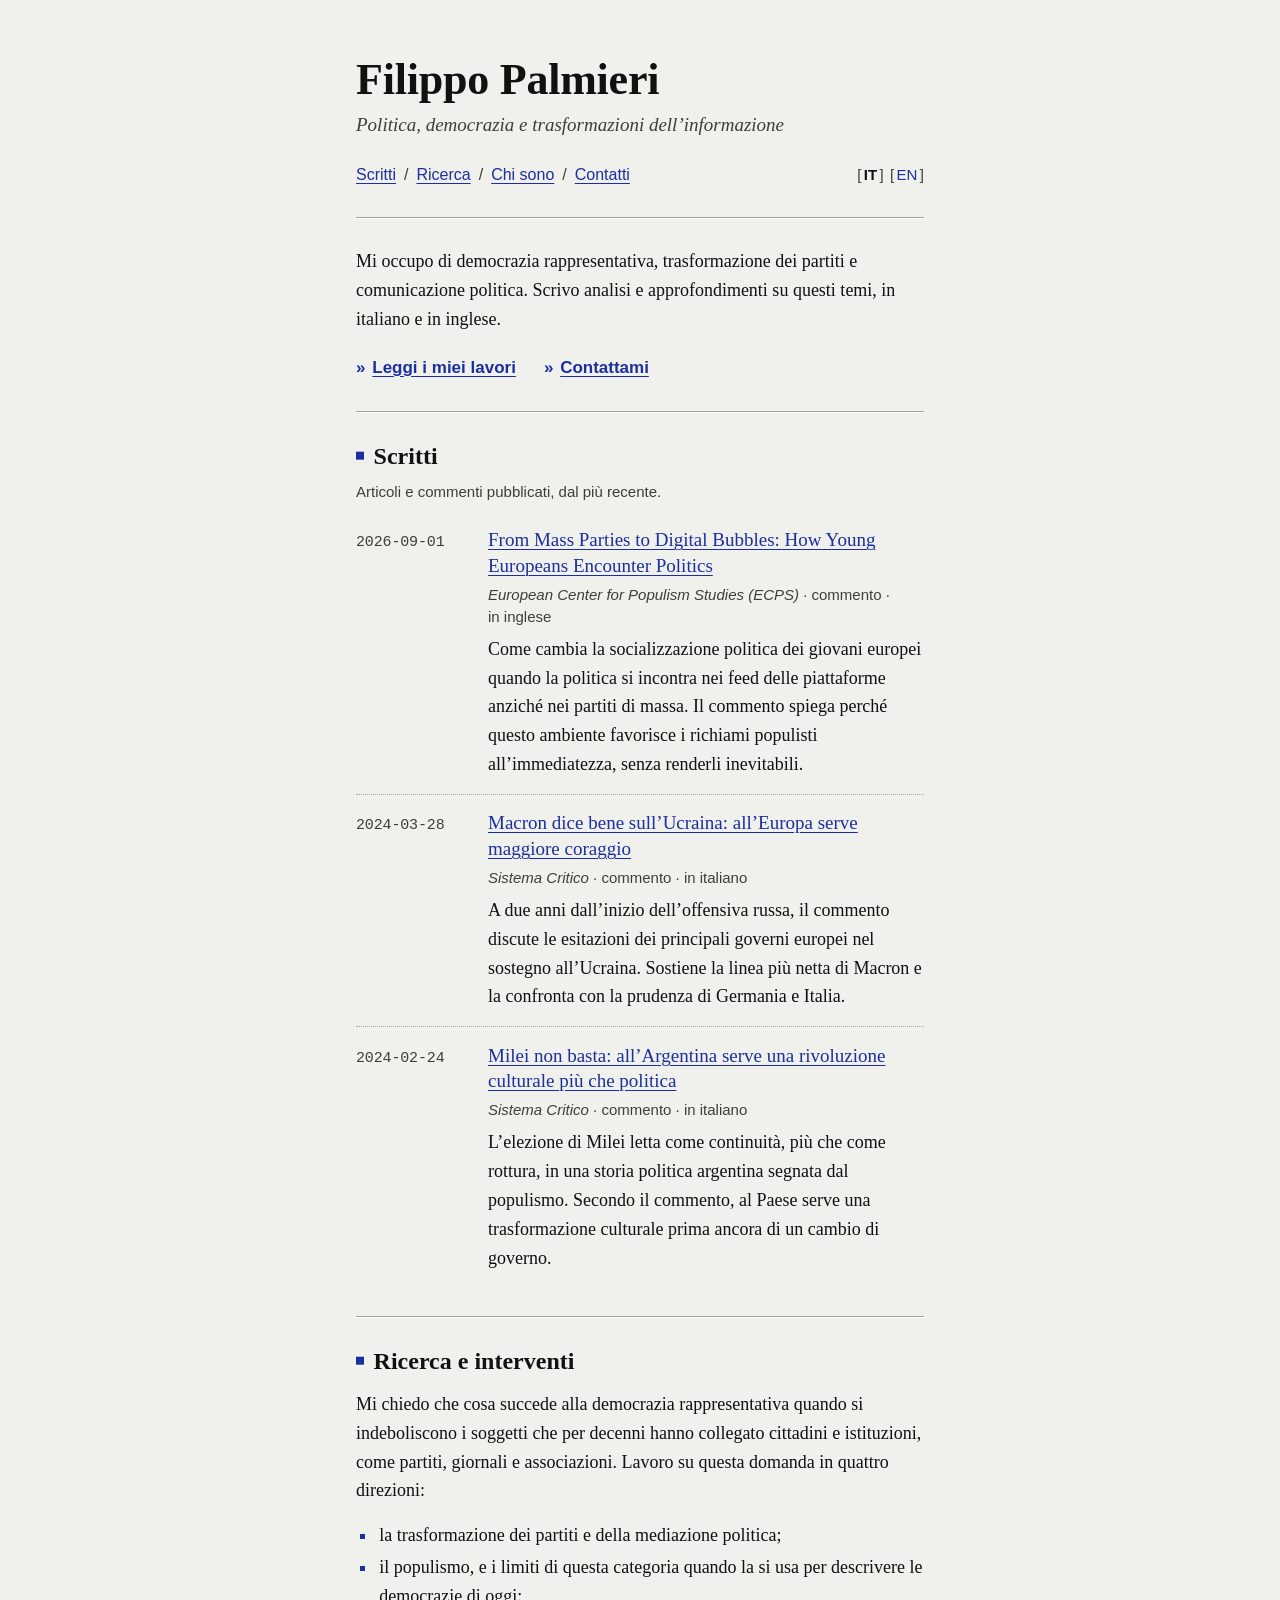
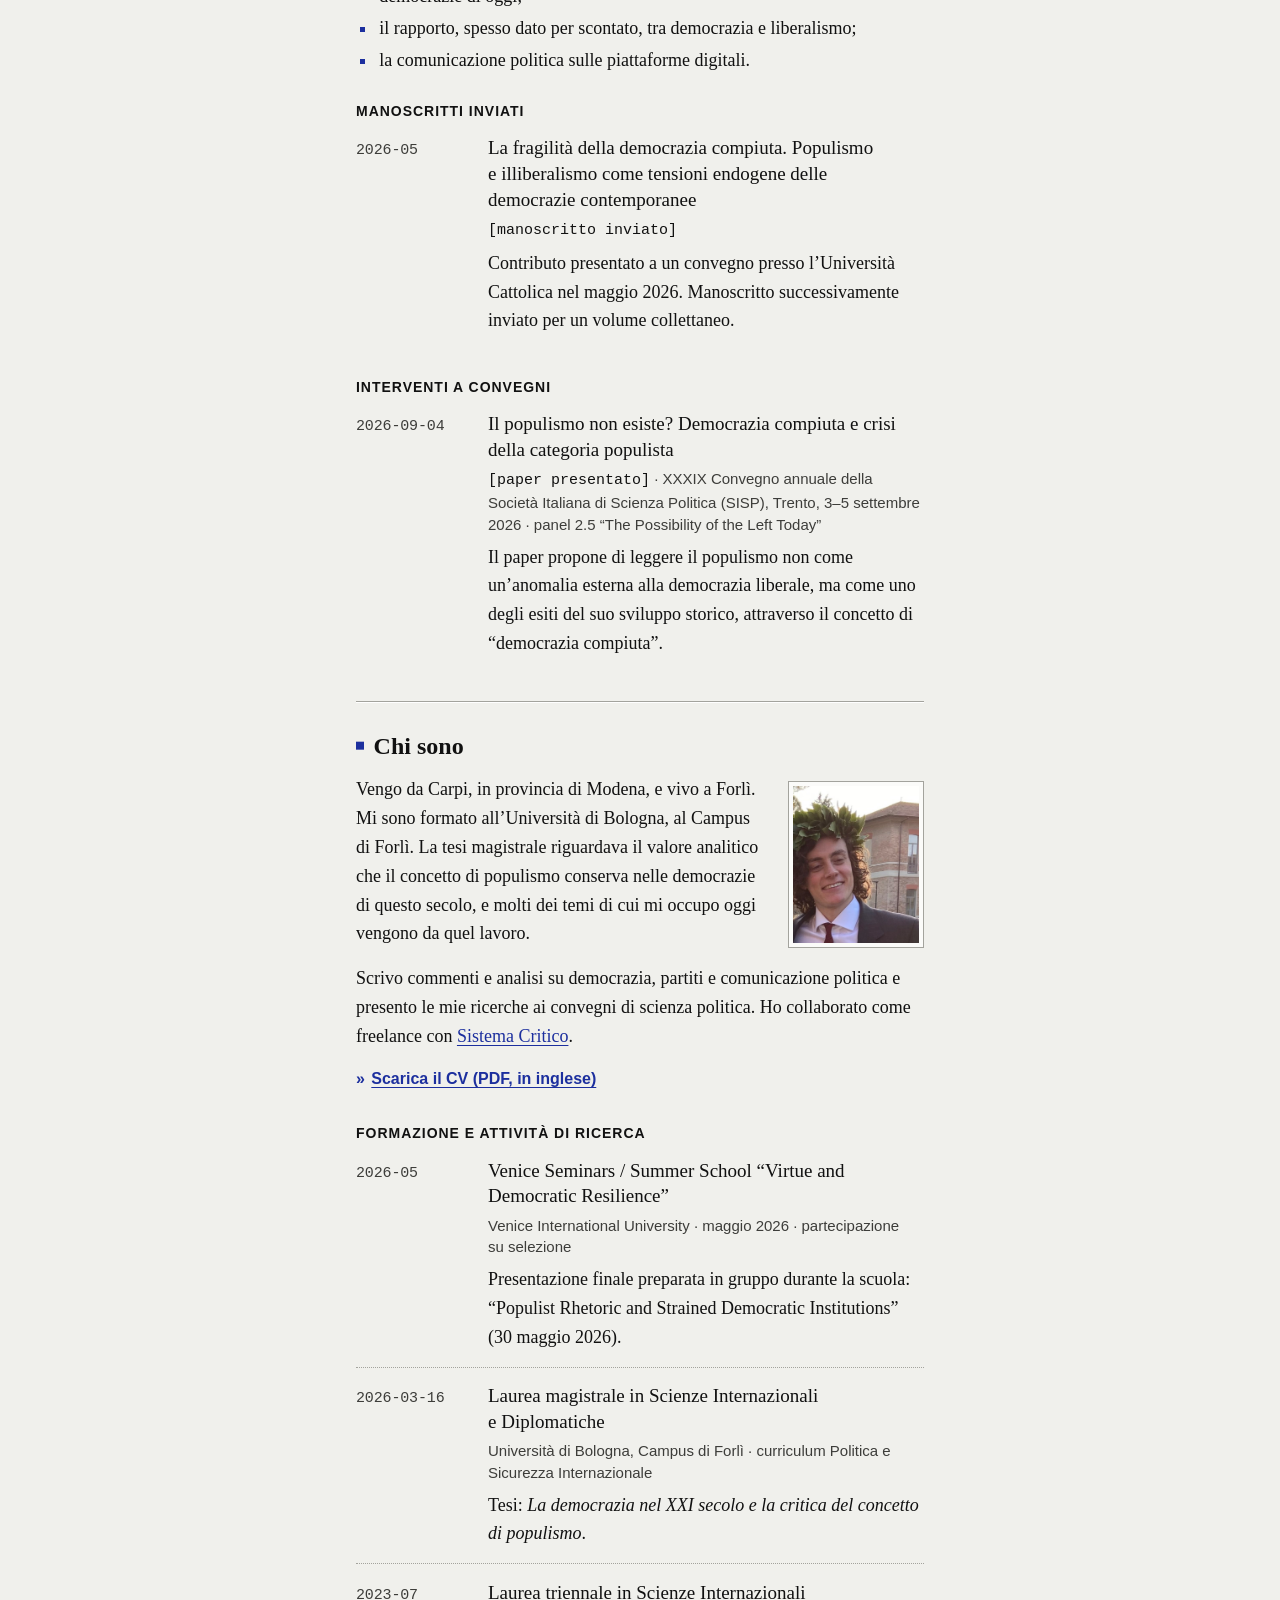
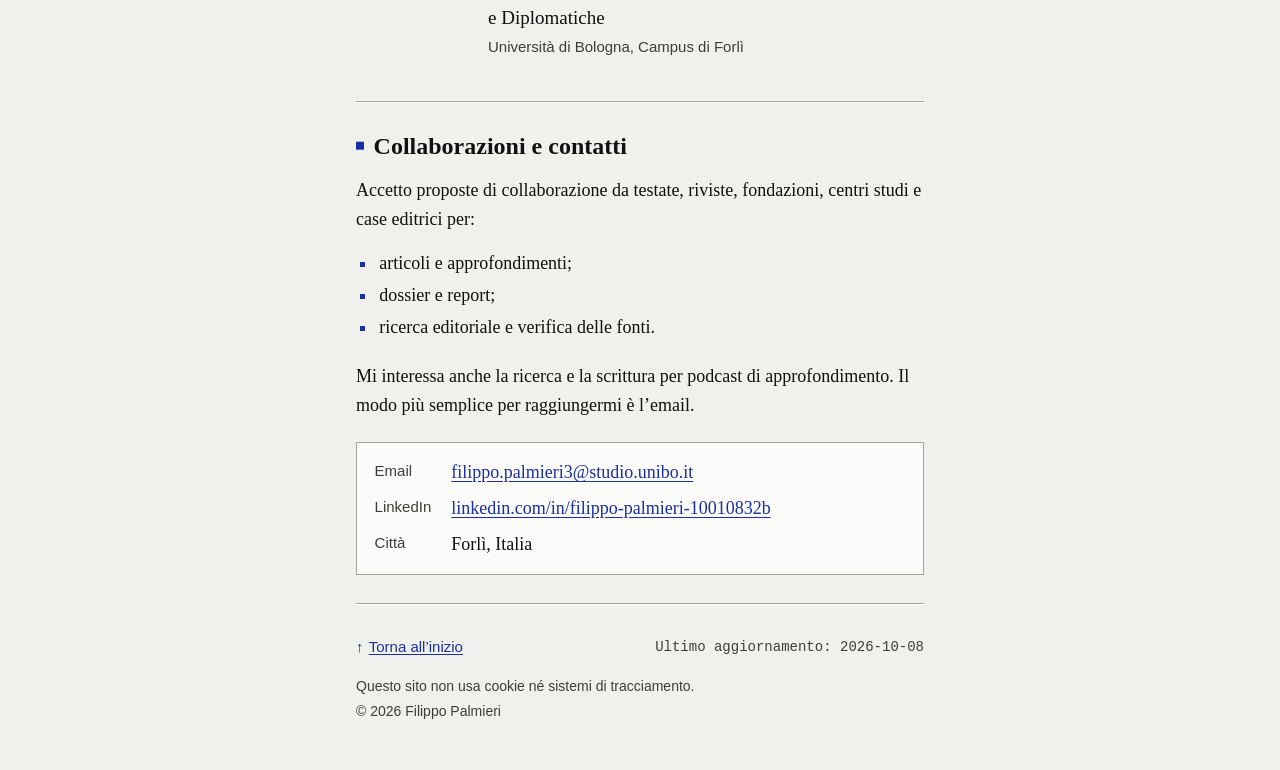
==== index.html @ ac6f339b "foto CV indirizzo" ====
<!doctype html>
<html lang="it" class="no-js">
<head>
<meta charset="utf-8">
<meta name="viewport" content="width=device-width, initial-scale=1">
<title>Filippo Palmieri</title>
<meta name="description" content="Filippo Palmieri si occupa di democrazia rappresentativa, trasformazione dei partiti e comunicazione politica. Scritti, ricerca e contatti per collaborazioni editoriali." data-en="Filippo Palmieri works on representative democracy, the transformation of political parties and political communication. Writing, research and contact details for editorial commissions.">
<meta name="author" content="Filippo Palmieri">
<meta name="color-scheme" content="light">
<meta property="og:type" content="website">
<meta property="og:title" content="Filippo Palmieri">
<meta property="og:description" content="Scritti e ricerca su democrazia rappresentativa, partiti e comunicazione politica.">
<meta property="og:locale" content="it_IT">
<meta property="og:locale:alternate" content="en_GB">
<meta property="og:url" content="https://filippopalmieri00.github.io/">
<meta property="og:image" content="https://filippopalmieri00.github.io/filippo-palmieri.jpg">
<meta property="og:image:width" content="600">
<meta property="og:image:height" content="750">
<meta property="og:image:alt" content="Filippo Palmieri">
<meta name="twitter:card" content="summary">
<link rel="alternate" hreflang="it" href="https://filippopalmieri00.github.io/">
<link rel="alternate" hreflang="en" href="https://filippopalmieri00.github.io/?lang=en">
<link rel="alternate" hreflang="x-default" href="https://filippopalmieri00.github.io/">
<link rel="icon" href="favicon.svg" type="image/svg+xml">
<link rel="stylesheet" href="style.css">
<script>
  /* Sceglie la lingua prima che la pagina compaia: l'indirizzo con ?lang=en apre la versione inglese. */
  (function () {
    var root = document.documentElement;
    root.className = "js";
    try {
      if (new URLSearchParams(window.location.search).get("lang") === "en") root.lang = "en-GB";
    } catch (e) {}
  })();
</script>
<script src="main.js" defer></script>
</head>
<body>

<!--
  COME SI AGGIORNA QUESTO FILE (istruzioni complete in LEGGIMI.txt)
  - Ogni testo compare due volte: data-l="it" per l'italiano, data-l="en" per l'inglese.
    Il sito mostra solo la lingua scelta.
  - Titoli, nomi, date e link si scrivono una volta sola.
  - Per aggiungere un lavoro copia un blocco intero, da <li class="entry"> a </li>.
  - Dopo ogni modifica aggiorna la data in fondo alla pagina ("Ultimo aggiornamento").
-->

<a class="skip" href="#main"><span data-l="it">Vai al contenuto</span><span data-l="en">Skip to content</span></a>

<div class="page" id="top">

  <header class="masthead">
    <h1>Filippo Palmieri</h1>
    <p class="subtitle"><span data-l="it">Politica, democrazia e trasformazioni dell’informazione</span><span data-l="en">Politics, democracy and the changing information environment</span></p>
    <div class="bar">
      <nav class="nav" aria-label="Sezioni" data-aria-it="Sezioni" data-aria-en="Sections">
        <ul>
          <li><a href="#writing"><span data-l="it">Scritti</span><span data-l="en">Writing</span></a></li>
          <li><a href="#research"><span data-l="it">Ricerca</span><span data-l="en">Research</span></a></li>
          <li><a href="#about"><span data-l="it">Chi sono</span><span data-l="en">About</span></a></li>
          <li><a href="#contact"><span data-l="it">Contatti</span><span data-l="en">Contact</span></a></li>
        </ul>
      </nav>
      <nav class="lang needs-js" aria-label="Lingua / Language">
        <ul>
          <li><a href="?lang=it" hreflang="it" lang="it" data-setlang="it" aria-label="Italiano">IT</a></li>
          <li><a href="?lang=en" hreflang="en" lang="en" data-setlang="en" aria-label="English">EN</a></li>
        </ul>
      </nav>
    </div>
  </header>

  <hr>

  <main id="main" tabindex="-1">

    <!-- ===================== APERTURA ===================== -->
    <div class="intro">
      <p data-l="it">Mi occupo di democrazia rappresentativa, trasformazione dei partiti e comunicazione politica. Scrivo analisi e approfondimenti su questi temi, in italiano e in inglese.</p>
      <p data-l="en">My work focuses on representative democracy, the transformation of political parties and political communication. I write analysis and in-depth pieces on these subjects, in Italian and English.</p>
      <p class="cta">
        <a href="#writing"><span data-l="it">Leggi i miei lavori</span><span data-l="en">Read my work</span></a>
        <a href="#contact"><span data-l="it">Contattami</span><span data-l="en">Get in touch</span></a>
      </p>
    </div>

    <hr>

    <!-- ===================== SCRITTI ===================== -->
    <section id="writing" aria-labelledby="h-writing">
      <h2 id="h-writing"><span data-l="it">Scritti</span><span data-l="en">Writing</span></h2>
      <p class="note"><span data-l="it">Articoli e commenti pubblicati, dal più recente.</span><span data-l="en">Published articles and commentary, most recent first.</span></p>

      <ul class="archive">

        <!-- Nuovi articoli: incolla qui sopra una copia di questo blocco -->
        <li class="entry">
          <time class="date" datetime="2026-09-01">2026-09-01</time>
          <div class="entry-body">
            <h3 class="entry-title"><a href="https://www.populismstudies.org/from-mass-parties-to-digital-bubbles-how-young-europeans-encounter-politics/" hreflang="en" lang="en">From Mass Parties to Digital Bubbles: How Young Europeans Encounter Politics</a></h3>
            <p class="entry-meta"><cite>European Center for Populism Studies (ECPS)</cite> · <span data-l="it">commento · in inglese</span><span data-l="en">commentary · in English</span></p>
            <p class="entry-desc" data-l="it">Come cambia la socializzazione politica dei giovani europei quando la politica si incontra nei feed delle piattaforme anziché nei partiti di massa. Il commento spiega perché questo ambiente favorisce i richiami populisti all’immediatezza, senza renderli inevitabili.</p>
            <p class="entry-desc" data-l="en">How young Europeans’ political socialisation changes when politics is first encountered in platform feeds rather than through mass parties. The piece explains why this environment helps populist appeals to immediacy travel, without making them inevitable.</p>
          </div>
        </li>

        <li class="entry">
          <time class="date" datetime="2024-03-28">2024-03-28</time>
          <div class="entry-body">
            <h3 class="entry-title"><a href="https://www.sistemacritico.it/macron-dice-bene-sullucraina-alleuropa-serve-maggiore-coraggio/" hreflang="it" lang="it">Macron dice bene sull’Ucraina: all’Europa serve maggiore coraggio</a></h3>
            <p class="entry-meta"><cite>Sistema Critico</cite> · <span data-l="it">commento · in italiano</span><span data-l="en">commentary · in Italian</span></p>
            <p class="entry-desc" data-l="it">A due anni dall’inizio dell’offensiva russa, il commento discute le esitazioni dei principali governi europei nel sostegno all’Ucraina. Sostiene la linea più netta di Macron e la confronta con la prudenza di Germania e Italia.</p>
            <p class="entry-desc" data-l="en">Two years into Russia’s offensive, the piece looks at the hesitation of Europe’s main governments over support for Ukraine. It backs Macron’s firmer line and contrasts it with German and Italian caution.</p>
          </div>
        </li>

        <li class="entry">
          <time class="date" datetime="2024-02-24">2024-02-24</time>
          <div class="entry-body">
            <h3 class="entry-title"><a href="https://www.sistemacritico.it/milei-non-basta-allargentina-serve-una-rivoluzione-culturale/" hreflang="it" lang="it">Milei non basta: all’Argentina serve una rivoluzione culturale più che politica</a></h3>
            <p class="entry-meta"><cite>Sistema Critico</cite> · <span data-l="it">commento · in italiano</span><span data-l="en">commentary · in Italian</span></p>
            <p class="entry-desc" data-l="it">L’elezione di Milei letta come continuità, più che come rottura, in una storia politica argentina segnata dal populismo. Secondo il commento, al Paese serve una trasformazione culturale prima ancora di un cambio di governo.</p>
            <p class="entry-desc" data-l="en">Milei’s election read as continuity rather than a break in an Argentine political history shaped by populism. The piece argues that the country needs cultural change more than a change of government.</p>
          </div>
        </li>

      </ul>
    </section>

    <hr>

    <!-- ===================== RICERCA E INTERVENTI ===================== -->
    <section id="research" aria-labelledby="h-research">
      <h2 id="h-research"><span data-l="it">Ricerca e interventi</span><span data-l="en">Research and talks</span></h2>

      <p data-l="it">Mi chiedo che cosa succede alla democrazia rappresentativa quando si indeboliscono i soggetti che per decenni hanno collegato cittadini e istituzioni, come partiti, giornali e associazioni. Lavoro su questa domanda in quattro direzioni:</p>
      <p data-l="en">I am interested in what happens to representative democracy when the organisations that long connected citizens and institutions, such as parties, newspapers and associations, lose their hold. I approach that question through four themes:</p>

      <ul class="themes" data-l="it">
        <li>la trasformazione dei partiti e della mediazione politica;</li>
        <li>il populismo, e i limiti di questa categoria quando la si usa per descrivere le democrazie di oggi;</li>
        <li>il rapporto, spesso dato per scontato, tra democrazia e liberalismo;</li>
        <li>la comunicazione politica sulle piattaforme digitali.</li>
      </ul>
      <ul class="themes" data-l="en">
        <li>how parties and political mediation are changing;</li>
        <li>populism, and the limits of the term when it is used to describe today’s democracies;</li>
        <li>the often taken-for-granted relationship between democracy and liberalism;</li>
        <li>political communication on digital platforms.</li>
      </ul>

      <!--
        Gruppi possibili, in quest'ordine:
          Pubblicazioni / Publications
          In corso di pubblicazione / Forthcoming   (solo con conferma scritta dell'editore)
          Manoscritti inviati / Submitted manuscripts
          Interventi a convegni / Conference papers
        Inserisci un gruppo solo quando contiene almeno una voce.
      -->

      <div class="group">
        <h3 class="group-title" id="g-submitted"><span data-l="it">Manoscritti inviati</span><span data-l="en">Submitted manuscripts</span></h3>
        <ul class="archive" aria-labelledby="g-submitted">

          <li class="entry">
            <time class="date" datetime="2026-05">2026-05</time>
            <div class="entry-body">
              <h4 class="entry-title" lang="it">La fragilità della democrazia compiuta. Populismo e illiberalismo come tensioni endogene delle democrazie contemporanee</h4>
              <p class="entry-meta"><span class="status" data-l="it">[manoscritto inviato]</span><span class="status" data-l="en">[manuscript submitted]</span></p>
              <p class="entry-desc" data-l="it">Contributo presentato a un convegno presso l’Università Cattolica nel maggio 2026. Manoscritto successivamente inviato per un volume collettaneo.</p>
              <p class="entry-desc" data-l="en">Paper presented at a conference at the Università Cattolica in May 2026. The manuscript was subsequently submitted for an edited volume.</p>
            </div>
          </li>

        </ul>
      </div>

      <div class="group">
        <h3 class="group-title" id="g-conference"><span data-l="it">Interventi a convegni</span><span data-l="en">Conference papers</span></h3>
        <ul class="archive" aria-labelledby="g-conference">

          <li class="entry">
            <time class="date" datetime="2026-09-04">2026-09-04</time>
            <div class="entry-body">
              <h4 class="entry-title" lang="it">Il populismo non esiste? Democrazia compiuta e crisi della categoria populista</h4>
              <p class="entry-meta"><span class="status" data-l="it">[paper presentato]</span><span class="status" data-l="en">[conference paper]</span> · <span data-l="it">XXXIX Convegno annuale della Società Italiana di Scienza Politica (SISP), Trento, 3–5 settembre 2026 · panel 2.5 “<span lang="en">The Possibility of the Left Today</span>”</span><span data-l="en">39th Annual Conference of the Italian Political Science Association (SISP), Trento, 3–5 September 2026 · panel 2.5, ‘The Possibility of the Left Today’</span></p>
              <p class="entry-desc" data-l="it">Il paper propone di leggere il populismo non come un’anomalia esterna alla democrazia liberale, ma come uno degli esiti del suo sviluppo storico, attraverso il concetto di “democrazia compiuta”.</p>
              <p class="entry-desc" data-l="en">The paper reads populism not as an anomaly external to liberal democracy but as one outcome of its historical development, through the concept of <i lang="it">democrazia compiuta</i> (‘democracy realised’).</p>
            </div>
          </li>

        </ul>
      </div>
    </section>

    <hr>

    <!-- ===================== CHI SONO ===================== -->
    <section id="about" aria-labelledby="h-about">
      <h2 id="h-about"><span data-l="it">Chi sono</span><span data-l="en">About</span></h2>

      <div class="about-body">
        <!-- FOTO: per cambiarla vedi LEGGIMI.txt, punto 4 -->
        <figure class="portrait"><img src="filippo-palmieri.jpg" width="600" height="750" alt="Filippo Palmieri il giorno della laurea, con la corona d’alloro" data-alt-it="Filippo Palmieri il giorno della laurea, con la corona d’alloro" data-alt-en="Filippo Palmieri on graduation day, wearing a laurel wreath"></figure>

        <div data-l="it">
          <p>Vengo da Carpi, in provincia di Modena, e vivo a Forlì. Mi sono formato all’Università di Bologna, al Campus di Forlì. La tesi magistrale riguardava il valore analitico che il concetto di populismo conserva nelle democrazie di questo secolo, e molti dei temi di cui mi occupo oggi vengono da quel lavoro.</p>
          <p>Scrivo commenti e analisi su democrazia, partiti e comunicazione politica e presento le mie ricerche ai convegni di scienza politica. Ho collaborato come freelance con <a href="https://www.sistemacritico.it/author/f-palmieri/" hreflang="it">Sistema Critico</a>.</p>
        </div>
        <div data-l="en">
          <p>I come from Carpi, in the province of Modena, and live in Forlì. I studied International Relations and Diplomatic Affairs at the University of Bologna’s Forlì campus. My master’s thesis looked at how much analytical value the concept of populism still has for today’s democracies, and many of the questions I work on now grew out of it.</p>
          <p>I write commentary and analysis on democracy, parties and political communication, and present my research at political science conferences. I have also written for <a href="https://www.sistemacritico.it/author/f-palmieri/" hreflang="it">Sistema Critico</a> as a freelance contributor.</p>
        </div>

        <!-- CV: per cambiarlo vedi LEGGIMI.txt, punto 5 -->
        <p class="cv"><a href="Filippo_Palmieri_CV.pdf" type="application/pdf"><span data-l="it">Scarica il CV (PDF, in inglese)</span><span data-l="en">Download my CV (PDF)</span></a></p>
      </div>

      <div class="group">
        <h3 class="group-title" id="g-education"><span data-l="it">Formazione e attività di ricerca</span><span data-l="en">Education and research activities</span></h3>
        <ul class="archive" aria-labelledby="g-education">

          <li class="entry">
            <time class="date" datetime="2026-05">2026-05</time>
            <div class="entry-body">
              <h4 class="entry-title" lang="en">Venice Seminars / Summer School “Virtue and Democratic Resilience”</h4>
              <p class="entry-meta">Venice International University · <span data-l="it">maggio 2026 · partecipazione su selezione</span><span data-l="en">May 2026 · selected participant</span></p>
              <p class="entry-desc" data-l="it">Presentazione finale preparata in gruppo durante la scuola: “<span lang="en">Populist Rhetoric and Strained Democratic Institutions</span>” (30 maggio 2026).</p>
              <p class="entry-desc" data-l="en">Final group presentation, prepared with other participants during the school: ‘Populist Rhetoric and Strained Democratic Institutions’ (30 May 2026).</p>
            </div>
          </li>

          <li class="entry">
            <time class="date" datetime="2026-03-16">2026-03-16</time>
            <div class="entry-body">
              <h4 class="entry-title"><span data-l="it">Laurea magistrale in Scienze Internazionali e Diplomatiche</span><span data-l="en">Master’s degree in International Relations and Diplomatic Affairs</span></h4>
              <p class="entry-meta"><span data-l="it">Università di Bologna, Campus di Forlì · curriculum Politica e Sicurezza Internazionale</span><span data-l="en">University of Bologna, Forlì campus · International Politics and Security track</span></p>
              <p class="entry-desc" data-l="it">Tesi: <i>La democrazia nel XXI secolo e la critica del concetto di populismo</i>.</p>
              <p class="entry-desc" data-l="en">Thesis: <i lang="it">La democrazia nel XXI secolo e la critica del concetto di populismo</i> (Democracy in the twenty-first century and the critique of the concept of populism).</p>
            </div>
          </li>

          <li class="entry">
            <time class="date" datetime="2023-07">2023-07</time>
            <div class="entry-body">
              <h4 class="entry-title"><span data-l="it">Laurea triennale in Scienze Internazionali e Diplomatiche</span><span data-l="en">Bachelor’s degree in International Relations and Diplomatic Affairs</span></h4>
              <p class="entry-meta"><span data-l="it">Università di Bologna, Campus di Forlì</span><span data-l="en">University of Bologna, Forlì campus</span></p>
            </div>
          </li>

        </ul>
      </div>
    </section>

    <hr>

    <!-- ===================== COLLABORAZIONI E CONTATTI ===================== -->
    <section id="contact" aria-labelledby="h-contact">
      <h2 id="h-contact"><span data-l="it">Collaborazioni e contatti</span><span data-l="en">Commissions and contact</span></h2>

      <p data-l="it">Accetto proposte di collaborazione da testate, riviste, fondazioni, centri studi e case editrici per:</p>
      <p data-l="en">I am open to commissions from newspapers, magazines, foundations, think tanks and publishers for:</p>

      <ul class="services" data-l="it">
        <li>articoli e approfondimenti;</li>
        <li>dossier e report;</li>
        <li>ricerca editoriale e verifica delle fonti.</li>
      </ul>
      <ul class="services" data-l="en">
        <li>articles and in-depth analysis;</li>
        <li>dossiers and reports;</li>
        <li>editorial research and fact-checking.</li>
      </ul>

      <p data-l="it">Mi interessa anche la ricerca e la scrittura per podcast di approfondimento. Il modo più semplice per raggiungermi è l’email.</p>
      <p data-l="en">I am also interested in research and writing for factual podcasts. Email is the quickest way to reach me.</p>

      <dl class="contact-list">
        <dt>Email</dt>
        <dd><a href="mailto:filippo.palmieri3@studio.unibo.it">filippo.palmieri3@studio.unibo.it</a></dd>
        <dt>LinkedIn</dt>
        <dd><a href="https://www.linkedin.com/in/filippo-palmieri-10010832b/">linkedin.com/in/filippo-palmieri-10010832b</a></dd>
        <!-- ORCID: qui andrà il codice ORCID (vedi LEGGIMI.txt, punto 6) -->
        <dt><span data-l="it">Città</span><span data-l="en">Based in</span></dt>
        <dd><span data-l="it">Forlì, Italia</span><span data-l="en">Forlì, Italy</span></dd>
      </dl>
    </section>

  </main>

  <hr>

  <footer class="site-footer">
    <p class="to-top"><a href="#top"><span data-l="it">Torna all’inizio</span><span data-l="en">Back to top</span></a></p>
    <p class="updated"><span data-l="it">Ultimo aggiornamento:</span><span data-l="en">Last updated:</span> <time datetime="2026-10-08">2026-10-08</time></p>
    <p class="privacy"><span data-l="it">Questo sito non usa cookie né sistemi di tracciamento.</span><span data-l="en">This site uses no cookies and no tracking.</span></p>
    <p class="copyright">© 2026 Filippo Palmieri</p>
  </footer>

  <p class="sr-only needs-js" id="announce" aria-live="polite"></p>

</div>
</body>
</html>
---- style.css ----
/*
  Filippo Palmieri — foglio di stile
  Impaginazione: una colonna stretta e centrata, come una homepage personale degli anni Novanta, ripulita.
  Ruoli tipografici: Georgia per nome, titoli e testo; Arial per navigazione e note funzionali;
  Courier New per date e stati.
*/

:root {
  --bg: #f0f0ec;          /* grigio chiarissimo, appena caldo */
  --ink: #111111;         /* testo */
  --ink-soft: #3d3d3a;    /* testo secondario */
  --link: #1c2f9e;        /* blu dei link */
  --link-visited: #5b2a86;/* viola dei link visitati */
  --rule-dark: #a3a39d;   /* filetto: linea scura */
  --rule-light: #ffffff;  /* filetto: linea chiara */
  --frame: #fbfbf9;       /* fondo della cornice foto e del riquadro contatti */
  --focus-bg: #fff1a1;    /* evidenziazione del focus da tastiera */

  --serif: Georgia, "Times New Roman", Times, serif;
  --sans: Arial, "Helvetica Neue", Helvetica, sans-serif;
  --mono: "Courier New", Courier, monospace;

  --measure: 38rem;
  --gutter: 1.25rem;

  color-scheme: light;
}

/* ---------- base ---------- */

*, *::before, *::after { box-sizing: border-box; }

html {
  -webkit-text-size-adjust: 100%;
  text-size-adjust: 100%;
}

@media (prefers-reduced-motion: no-preference) {
  html { scroll-behavior: smooth; }
}

body {
  margin: 0;
  background: var(--bg);
  color: var(--ink);
  font-family: var(--serif);
  font-size: 1.0625rem;
  line-height: 1.6;
}

@media (min-width: 40em) {
  body { font-size: 1.125rem; }
}

[hidden] { display: none !important; }
.no-js .needs-js { display: none !important; }

/* Lingue: ogni testo esiste in due versioni (data-l="it" e data-l="en"); si vede solo quella attiva.
   Senza JavaScript la pagina resta in italiano. */
html:not([lang="en-GB"]) [data-l="en"],
html[lang="en-GB"] [data-l="it"] { display: none !important; }

::selection { background: var(--link); color: #ffffff; }

p { margin: 0 0 1rem; }

.page {
  max-width: var(--measure);
  margin: 0 auto;
  padding-inline: var(--gutter);
  padding-block: 2rem 2.5rem;
}

@media (min-width: 40em) {
  .page { padding-block: 3.5rem 3rem; }
}

section, main { scroll-margin-top: 1rem; }
main:focus { outline: none; }

/* ---------- link ---------- */

a {
  color: var(--link);
  text-decoration: underline;
  text-decoration-thickness: 1px;
  text-underline-offset: 0.16em;
}

a:visited { color: var(--link-visited); }
a:hover { text-decoration-thickness: 2px; }

a:focus-visible,
[tabindex]:focus-visible {
  outline: 2px dotted var(--ink);
  outline-offset: 2px;
  background: var(--focus-bg);
  color: var(--ink);
}

/* ---------- filetto inciso (l'<hr> dei vecchi browser, ridisegnato) ---------- */

hr {
  height: 0;
  margin: 1.75rem 0;
  border: 0;
  border-top: 1px solid var(--rule-dark);
  border-bottom: 1px solid var(--rule-light);
}

/* ---------- accesso rapido ---------- */

.skip {
  position: absolute;
  left: 0.5rem;
  top: -10rem;
  z-index: 10;
  padding: 0.4rem 0.6rem;
  background: var(--focus-bg);
  color: var(--ink);
  font-family: var(--sans);
  font-size: 1rem;
}

.skip:focus { top: 0.5rem; }

.sr-only {
  position: absolute;
  width: 1px;
  height: 1px;
  margin: -1px;
  padding: 0;
  overflow: hidden;
  clip: rect(0 0 0 0);
  white-space: nowrap;
  border: 0;
}

/* ---------- intestazione ---------- */

.masthead h1 {
  margin: 0;
  font-family: var(--serif);
  font-size: clamp(2.125rem, 1.55rem + 2.4vw, 2.75rem);
  font-weight: bold;
  line-height: 1.1;
  letter-spacing: -0.005em;
}

.subtitle {
  margin: 0.45rem 0 0;
  font-style: italic;
  font-size: 1.125rem;
  line-height: 1.4;
  color: var(--ink-soft);
  text-wrap: balance;
}

@media (min-width: 40em) {
  .subtitle { font-size: 1.1875rem; }
}

.bar {
  display: flex;
  flex-wrap: wrap;
  align-items: baseline;
  justify-content: space-between;
  gap: 0.5rem 1.5rem;
  margin-top: 1.4rem;
  font-family: var(--sans);
  font-size: 1rem;
  line-height: 1.4;
}

.bar ul {
  display: flex;
  flex-wrap: wrap;
  margin: 0;
  padding: 0;
  list-style: none;
}

.bar a {
  display: inline-block;
  padding-block: 0.2rem;
}

.nav li + li::before {
  content: "/";
  content: "/" / "";
  margin: 0 0.5rem;
  color: var(--ink-soft);
}

.lang { font-size: 0.9375rem; }
.lang ul { gap: 0.4rem; }

.lang li::before { content: "["; content: "[" / ""; color: var(--ink-soft); }
.lang li::after  { content: "]"; content: "]" / ""; color: var(--ink-soft); }

.lang a {
  padding-inline: 0.15rem;
  text-decoration: none;
  color: var(--link);
}

.lang a:hover { text-decoration: underline; }

.lang a[aria-current] {
  color: var(--ink);
  font-weight: bold;
  cursor: default;
}

.lang a[aria-current]:hover { text-decoration: none; }

/* ---------- apertura ---------- */

.intro > p:not(.cta) { margin-bottom: 1.1rem; }

.cta {
  display: flex;
  flex-wrap: wrap;
  gap: 0.4rem 1.75rem;
  margin: 0;
  font-family: var(--sans);
  font-size: 1.0625rem;
  font-weight: bold;
}

.cta a { padding-block: 0.15rem; }

.cta a::before,
.cv a::before {
  content: "»";
  content: "»" / "";
  display: inline-block;
  margin-right: 0.4em;
  text-decoration: none;
}

/* ---------- sezioni ---------- */

h2 {
  display: flex;
  align-items: baseline;
  gap: 0.6rem;
  margin: 0 0 0.9rem;
  font-family: var(--serif);
  font-size: 1.5rem;
  line-height: 1.25;
  text-wrap: balance;
}

/* il piccolo quadrato pieno, come i "bullet" in GIF delle prime homepage */
h2::before {
  content: "";
  flex: none;
  width: 8px;
  height: 8px;
  background: var(--link);
  transform: translateY(-0.18em);
}

.note {
  margin: -0.35rem 0 1.25rem;
  font-family: var(--sans);
  font-size: 0.9375rem;
  color: var(--ink-soft);
}

/* ---------- archivio (scritti e ricerca) ---------- */

.archive {
  margin: 0;
  padding: 0;
  list-style: none;
}

.entry {
  display: grid;
  grid-template-columns: minmax(0, 1fr);
  gap: 0.1rem;
  padding-block: 0.95rem;
  border-top: 1px dotted var(--rule-dark);
}

.entry:first-child {
  padding-top: 0.2rem;
  border-top: 0;
}

@media (min-width: 36em) {
  .entry {
    grid-template-columns: 7rem minmax(0, 1fr);
    column-gap: 1.25rem;
    align-items: baseline;
  }
}

.date {
  font-family: var(--mono);
  font-size: 0.9375rem;
  color: var(--ink-soft);
  font-variant-numeric: tabular-nums;
  letter-spacing: -0.01em;
}

.entry-body { min-width: 0; }

.entry-title {
  margin: 0;
  font-family: var(--serif);
  font-size: 1.1875rem;
  font-weight: normal;
  line-height: 1.35;
  text-wrap: pretty;
}

.entry-meta {
  margin: 0.35rem 0 0;
  font-family: var(--sans);
  font-size: 0.9375rem;
  line-height: 1.45;
  color: var(--ink-soft);
}

.entry-meta {
  text-wrap: pretty;
}

.entry-meta cite { font-style: italic; }

.status {
  font-family: var(--mono);
  font-size: 0.9375rem;
  color: var(--ink);
}

.entry-desc { margin: 0.45rem 0 0; }

/* ---------- ricerca ---------- */

.themes,
.services {
  margin: 0 0 1.25rem;
  padding-left: 1.3rem;
  list-style: square;
}

.themes li,
.services li { margin-bottom: 0.2rem; padding-left: 0.15rem; }

.themes li::marker,
.services li::marker { color: var(--link); }

.group { margin-top: 1.6rem; }
.about-body + .group { margin-top: 1.9rem; }

.group-title {
  margin: 0 0 0.6rem;
  font-family: var(--sans);
  font-size: 0.875rem;
  font-weight: bold;
  letter-spacing: 0.07em;
  text-transform: uppercase;
}

/* ---------- chi sono ---------- */

.about-body { display: flow-root; }

.portrait {
  float: right;
  width: 8.5rem;
  margin: 0.35rem 0 0.75rem 1.25rem;
  padding: 4px;
  background: var(--frame);
  border: 1px solid var(--rule-dark);
}

.portrait img {
  display: block;
  width: 100%;
  height: auto;
  aspect-ratio: 4 / 5;
  object-fit: cover;
}

@media (max-width: 30em) {
  .portrait { width: 6.5rem; margin-left: 1rem; }
}

.cv {
  margin: 0.2rem 0 0;
  font-family: var(--sans);
  font-size: 1rem;
  font-weight: bold;
}

/* ---------- contatti ---------- */

.contact-list {
  display: grid;
  grid-template-columns: max-content minmax(0, 1fr);
  gap: 0.45rem 1.25rem;
  margin: 1.4rem 0 0;
  padding: 0.95rem 1.1rem;
  background: var(--frame);
  border: 1px solid var(--rule-dark);
}

.contact-list dt {
  font-family: var(--sans);
  font-size: 0.9375rem;
  line-height: 1.7;
  color: var(--ink-soft);
}

.contact-list dd {
  margin: 0;
  min-width: 0;
  overflow-wrap: anywhere;
}

@media (max-width: 24em) {
  .contact-list { grid-template-columns: minmax(0, 1fr); gap: 0; }
  .contact-list dd { margin-bottom: 0.5rem; }
}

/* ---------- piè di pagina ---------- */

.site-footer {
  display: flex;
  flex-wrap: wrap;
  justify-content: space-between;
  gap: 0.25rem 1.5rem;
  font-family: var(--sans);
  font-size: 0.875rem;
  line-height: 1.5;
  color: var(--ink-soft);
}

.site-footer p { margin: 0; }
.site-footer .to-top a { display: inline-block; padding-block: 0.2rem; font-size: 0.9375rem; }
.site-footer .to-top a::before { content: "↑"; content: "↑" / ""; display: inline-block; margin-right: 0.35em; }
.site-footer .updated { font-family: var(--mono); align-self: center; }
.site-footer .privacy,
.site-footer .copyright { flex-basis: 100%; }
.site-footer .privacy { margin-top: 0.6rem; }

/* ---------- stampa ---------- */

@media print {
  body { background: #ffffff; font-size: 11pt; }
  .bar, .skip, .cta, .site-footer .to-top { display: none !important; }
  .page { max-width: none; padding: 0; }
  a { color: #000000; }
  .entry-title a::after { content: " — " attr(href); font-family: var(--mono); font-size: 9pt; overflow-wrap: anywhere; }
}
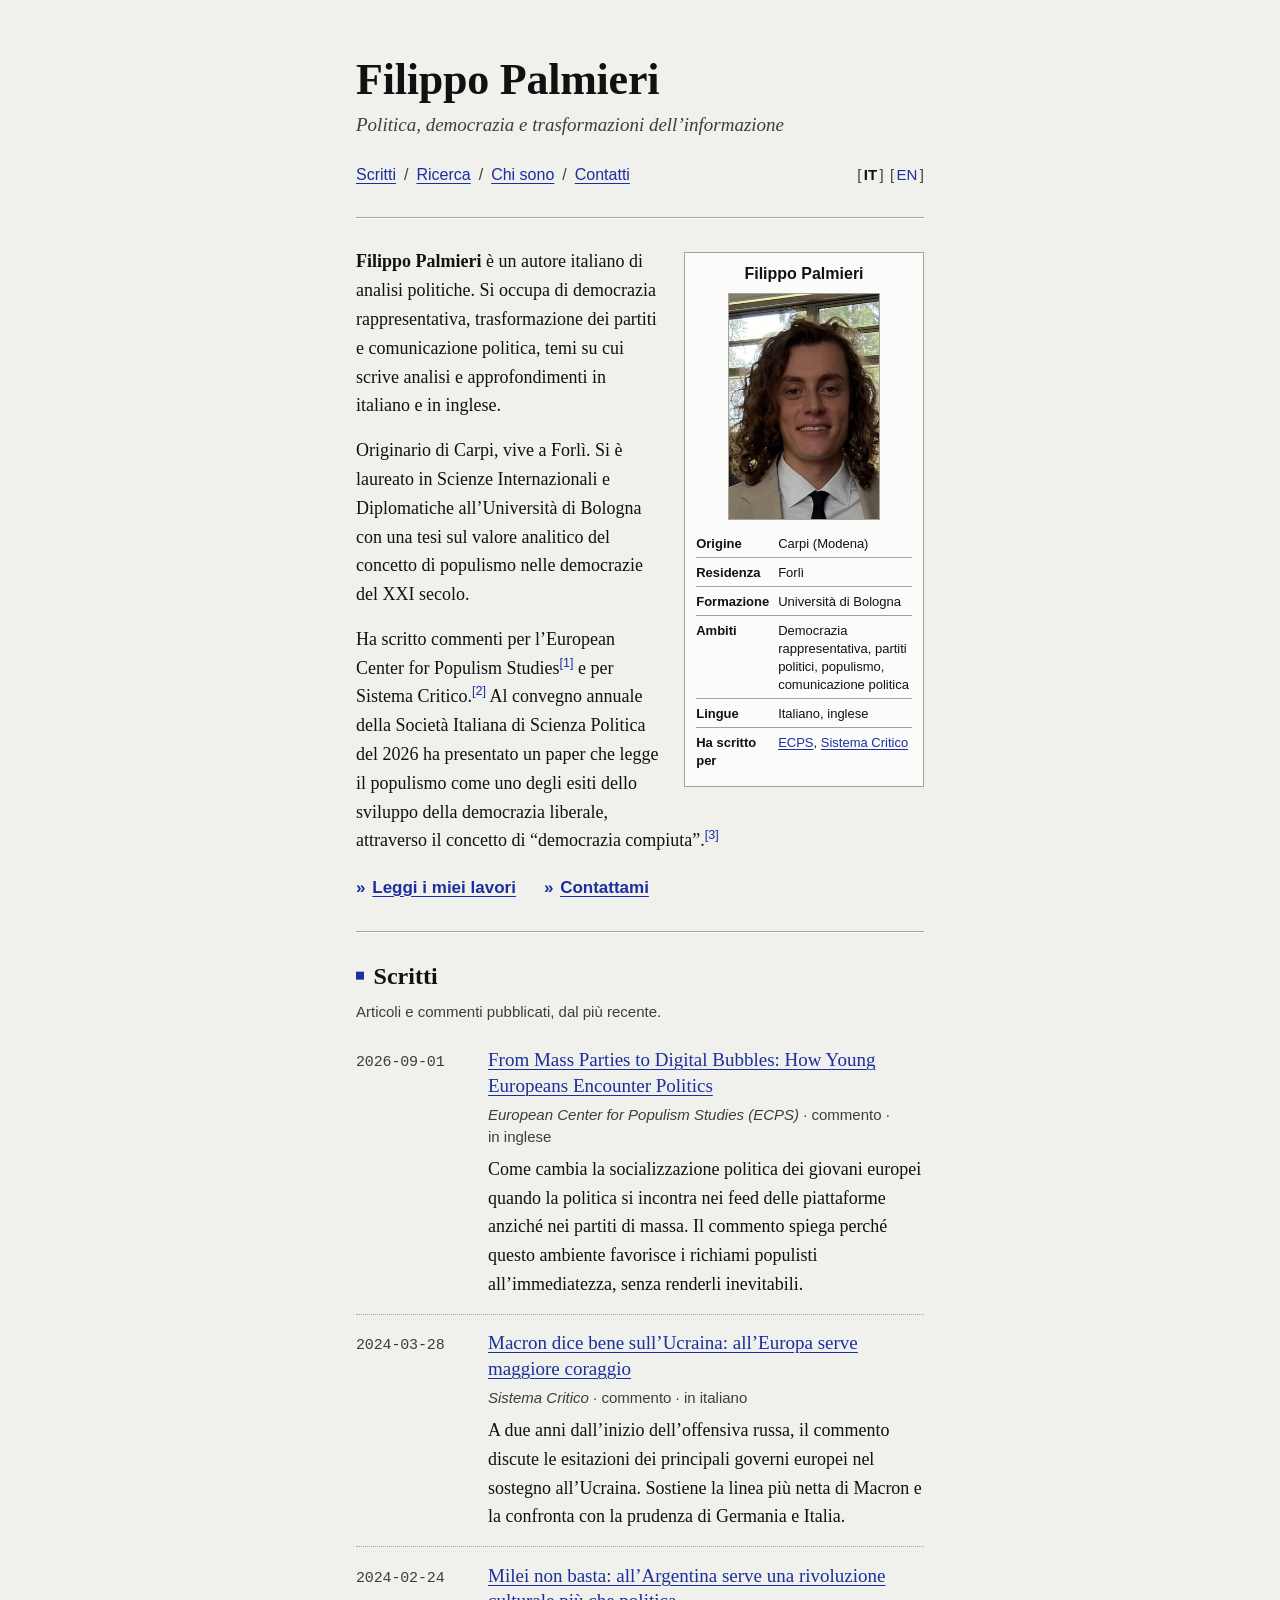
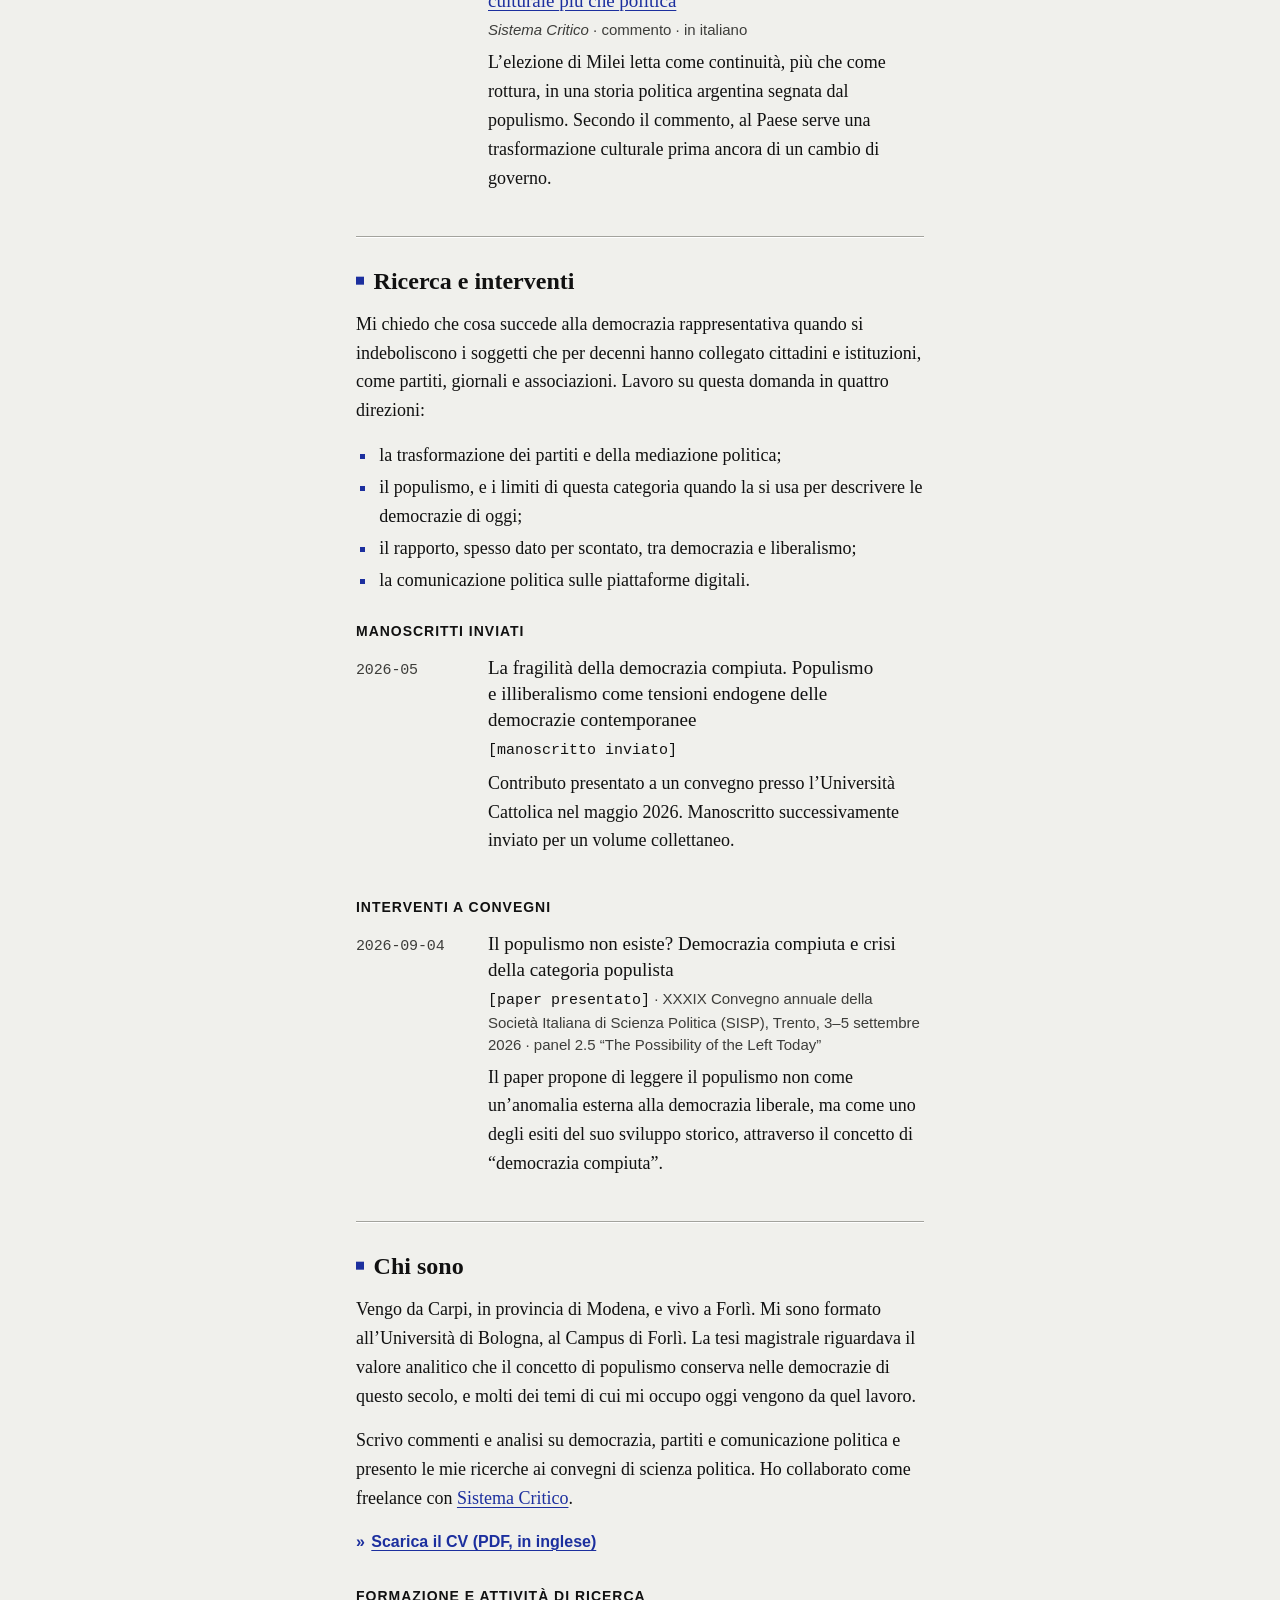
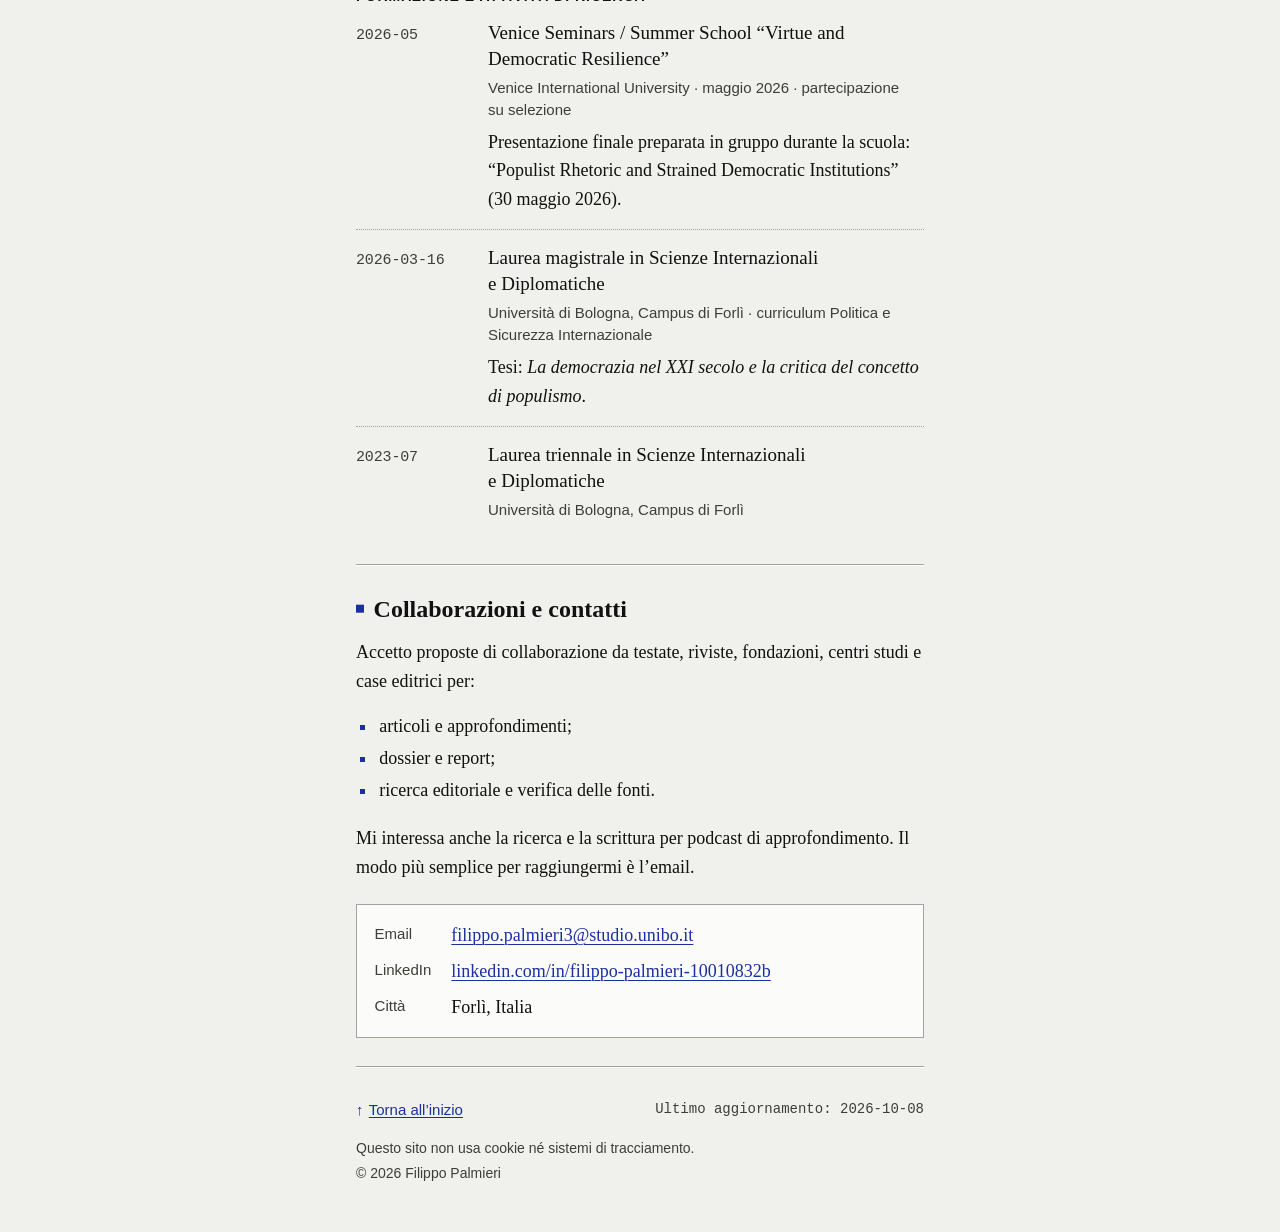
==== commit d4f61f9a: "Add files via upload" ====
--- a/index.html
+++ b/index.html
@@ -14,8 +14,8 @@
 <meta property="og:locale:alternate" content="en_GB">
 <meta property="og:url" content="https://filippopalmieri00.github.io/">
 <meta property="og:image" content="https://filippopalmieri00.github.io/filippo-palmieri.jpg">
-<meta property="og:image:width" content="600">
-<meta property="og:image:height" content="750">
+<meta property="og:image:width" content="295">
+<meta property="og:image:height" content="442">
 <meta property="og:image:alt" content="Filippo Palmieri">
 <meta name="twitter:card" content="summary">
 <link rel="alternate" hreflang="it" href="https://filippopalmieri00.github.io/">
@@ -75,10 +75,32 @@
 
   <main id="main" tabindex="-1">
 
-    <!-- ===================== APERTURA ===================== -->
+    <!-- ===================== APERTURA (voce in stile enciclopedia) ===================== -->
     <div class="intro">
-      <p data-l="it">Mi occupo di democrazia rappresentativa, trasformazione dei partiti e comunicazione politica. Scrivo analisi e approfondimenti su questi temi, in italiano e in inglese.</p>
-      <p data-l="en">My work focuses on representative democracy, the transformation of political parties and political communication. I write analysis and in-depth pieces on these subjects, in Italian and English.</p>
+
+      <!-- SCHEDA E FOTO: per cambiare la foto vedi LEGGIMI.txt, punto 4 -->
+      <aside class="infobox" aria-label="Scheda" data-aria-it="Scheda" data-aria-en="Profile box">
+        <p class="ib-title">Filippo Palmieri</p>
+        <img src="filippo-palmieri.jpg" width="295" height="442" alt="Ritratto di Filippo Palmieri" data-alt-it="Ritratto di Filippo Palmieri" data-alt-en="Portrait of Filippo Palmieri">
+        <table>
+          <tr><th scope="row"><span data-l="it">Origine</span><span data-l="en">From</span></th><td><span data-l="it">Carpi (Modena)</span><span data-l="en">Carpi, Italy</span></td></tr>
+          <tr><th scope="row"><span data-l="it">Residenza</span><span data-l="en">Based in</span></th><td><span data-l="it">Forlì</span><span data-l="en">Forlì, Italy</span></td></tr>
+          <tr><th scope="row"><span data-l="it">Formazione</span><span data-l="en">Alma mater</span></th><td><span data-l="it">Università di Bologna</span><span data-l="en">University of Bologna</span></td></tr>
+          <tr><th scope="row"><span data-l="it">Ambiti</span><span data-l="en">Fields</span></th><td><span data-l="it">Democrazia rappresentativa, partiti politici, populismo, comunicazione politica</span><span data-l="en">Representative democracy, political parties, populism, political communication</span></td></tr>
+          <tr><th scope="row"><span data-l="it">Lingue</span><span data-l="en">Writes in</span></th><td><span data-l="it">Italiano, inglese</span><span data-l="en">Italian, English</span></td></tr>
+          <tr><th scope="row"><span data-l="it">Ha scritto per</span><span data-l="en">Has written for</span></th><td><a href="#w-ecps">ECPS</a>, <a href="#w-sc">Sistema Critico</a></td></tr>
+        </table>
+      </aside>
+
+      <p class="lead lead-1" data-l="it"><b>Filippo Palmieri</b> è un autore italiano di analisi politiche. Si occupa di democrazia rappresentativa, trasformazione dei partiti e comunicazione politica, temi su cui scrive analisi e approfondimenti in italiano e in inglese.</p>
+      <p class="lead lead-1" data-l="en"><b>Filippo Palmieri</b> is an Italian writer on politics. His work focuses on representative democracy, the transformation of political parties and political communication, subjects on which he writes analysis and in-depth pieces in Italian and English.</p>
+
+      <p class="lead lead-2" data-l="it">Originario di Carpi, vive a Forlì. Si è laureato in Scienze Internazionali e Diplomatiche all’Università di Bologna con una tesi sul valore analitico del concetto di populismo nelle democrazie del XXI secolo.</p>
+      <p class="lead lead-2" data-l="en">Originally from Carpi, he lives in Forlì. He graduated in International Relations and Diplomatic Affairs from the University of Bologna with a thesis on the analytical value of the concept of populism in twenty-first-century democracies.</p>
+
+      <p class="lead lead-3" data-l="it">Ha scritto commenti per l’European Center for Populism Studies<sup class="ref"><a href="#w-ecps">[1]</a></sup> e per Sistema Critico.<sup class="ref"><a href="#w-sc">[2]</a></sup> Al convegno annuale della Società Italiana di Scienza Politica del 2026 ha presentato un paper che legge il populismo come uno degli esiti dello sviluppo della democrazia liberale, attraverso il concetto di “democrazia compiuta”.<sup class="ref"><a href="#r-sisp">[3]</a></sup></p>
+      <p class="lead lead-3" data-l="en">He has written commentary for the European Center for Populism Studies<sup class="ref"><a href="#w-ecps">[1]</a></sup> and for Sistema Critico.<sup class="ref"><a href="#w-sc">[2]</a></sup> At the 2026 annual conference of the Italian Political Science Association he presented a paper that reads populism as one outcome of the development of liberal democracy, through the concept of <i lang="it">democrazia compiuta</i> (‘democracy realised’).<sup class="ref"><a href="#r-sisp">[3]</a></sup></p>
+
       <p class="cta">
         <a href="#writing"><span data-l="it">Leggi i miei lavori</span><span data-l="en">Read my work</span></a>
         <a href="#contact"><span data-l="it">Contattami</span><span data-l="en">Get in touch</span></a>
@@ -95,7 +117,7 @@
       <ul class="archive">
 
         <!-- Nuovi articoli: incolla qui sopra una copia di questo blocco -->
-        <li class="entry">
+        <li class="entry" id="w-ecps">
           <time class="date" datetime="2026-09-01">2026-09-01</time>
           <div class="entry-body">
             <h3 class="entry-title"><a href="https://www.populismstudies.org/from-mass-parties-to-digital-bubbles-how-young-europeans-encounter-politics/" hreflang="en" lang="en">From Mass Parties to Digital Bubbles: How Young Europeans Encounter Politics</a></h3>
@@ -105,7 +127,7 @@
           </div>
         </li>
 
-        <li class="entry">
+        <li class="entry" id="w-sc">
           <time class="date" datetime="2024-03-28">2024-03-28</time>
           <div class="entry-body">
             <h3 class="entry-title"><a href="https://www.sistemacritico.it/macron-dice-bene-sullucraina-alleuropa-serve-maggiore-coraggio/" hreflang="it" lang="it">Macron dice bene sull’Ucraina: all’Europa serve maggiore coraggio</a></h3>
@@ -180,7 +202,7 @@
         <h3 class="group-title" id="g-conference"><span data-l="it">Interventi a convegni</span><span data-l="en">Conference papers</span></h3>
         <ul class="archive" aria-labelledby="g-conference">
 
-          <li class="entry">
+          <li class="entry" id="r-sisp">
             <time class="date" datetime="2026-09-04">2026-09-04</time>
             <div class="entry-body">
               <h4 class="entry-title" lang="it">Il populismo non esiste? Democrazia compiuta e crisi della categoria populista</h4>
@@ -201,9 +223,6 @@
       <h2 id="h-about"><span data-l="it">Chi sono</span><span data-l="en">About</span></h2>
 
       <div class="about-body">
-        <!-- FOTO: per cambiarla vedi LEGGIMI.txt, punto 4 -->
-        <figure class="portrait"><img src="filippo-palmieri.jpg" width="600" height="750" alt="Filippo Palmieri il giorno della laurea, con la corona d’alloro" data-alt-it="Filippo Palmieri il giorno della laurea, con la corona d’alloro" data-alt-en="Filippo Palmieri on graduation day, wearing a laurel wreath"></figure>
-
         <div data-l="it">
           <p>Vengo da Carpi, in provincia di Modena, e vivo a Forlì. Mi sono formato all’Università di Bologna, al Campus di Forlì. La tesi magistrale riguardava il valore analitico che il concetto di populismo conserva nelle democrazie di questo secolo, e molti dei temi di cui mi occupo oggi vengono da quel lavoro.</p>
           <p>Scrivo commenti e analisi su democrazia, partiti e comunicazione politica e presento le mie ricerche ai convegni di scienza politica. Ho collaborato come freelance con <a href="https://www.sistemacritico.it/author/f-palmieri/" hreflang="it">Sistema Critico</a>.</p>
--- a/style.css
+++ b/style.css
@@ -15,6 +15,7 @@
   --rule-light: #ffffff;  /* filetto: linea chiara */
   --frame: #fbfbf9;       /* fondo della cornice foto e del riquadro contatti */
   --focus-bg: #fff1a1;    /* evidenziazione del focus da tastiera */
+  --target: #e3e9f6;      /* voce evidenziata quando si clicca una nota [1] */
 
   --serif: Georgia, "Times New Roman", Times, serif;
   --sans: Arial, "Helvetica Neue", Helvetica, sans-serif;
@@ -216,7 +217,68 @@
 
 /* ---------- apertura ---------- */
 
-.intro > p:not(.cta) { margin-bottom: 1.1rem; }
+/* Apertura in stile voce d'enciclopedia: testo con note e scheda a destra.
+   Su telefono la scheda scende dopo il primo paragrafo. */
+.intro {
+  display: flex;
+  flex-direction: column;
+}
+.intro .lead { margin-bottom: 1rem; }
+.intro .lead-1 { order: 1; }
+.intro .infobox { order: 2; }
+.intro .lead-2 { order: 3; }
+.intro .lead-3 { order: 4; }
+.intro .cta { order: 5; margin-top: 0.3rem; }
+
+@media (min-width: 36em) {
+  .intro { display: flow-root; }
+  .intro .infobox { float: right; width: 15rem; margin: 0.3rem 0 1rem 1.4rem; }
+}
+
+.infobox {
+  margin: 0.2rem 0 1.2rem;
+  padding: 0.6rem 0.7rem 0.7rem;
+  background: var(--frame);
+  border: 1px solid var(--rule-dark);
+  font-family: var(--sans);
+  font-size: 0.8125rem;
+  line-height: 1.4;
+}
+.ib-title {
+  margin: 0 0 0.5rem;
+  font-weight: bold;
+  font-size: 1rem;
+  text-align: center;
+}
+.infobox img {
+  display: block;
+  width: 9.5rem;
+  max-width: 100%;
+  height: auto;
+  margin: 0 auto 0.6rem;
+  border: 1px solid var(--rule-dark);
+}
+.infobox table { width: 100%; border-collapse: collapse; }
+.infobox th, .infobox td {
+  padding: 0.3rem 0;
+  border-top: 1px solid var(--rule-light);
+  box-shadow: 0 -1px 0 var(--rule-dark) inset;
+  vertical-align: top;
+  text-align: left;
+}
+.infobox tr:last-child th, .infobox tr:last-child td { box-shadow: none; }
+.infobox th { width: 38%; padding-right: 0.5rem; font-weight: bold; }
+
+sup.ref {
+  font-family: var(--sans);
+  font-size: 0.7em;
+  line-height: 0;
+  white-space: nowrap;
+}
+sup.ref a { text-decoration: none; }
+sup.ref a:hover { text-decoration: underline; }
+
+.entry:target { background: var(--target); box-shadow: -0.5rem 0 0 var(--target), 0.5rem 0 0 var(--target); }
 
 .cta {
   display: flex;
@@ -370,27 +432,6 @@
 
 .about-body { display: flow-root; }
 
-.portrait {
-  float: right;
-  width: 8.5rem;
-  margin: 0.35rem 0 0.75rem 1.25rem;
-  padding: 4px;
-  background: var(--frame);
-  border: 1px solid var(--rule-dark);
-}
-
-.portrait img {
-  display: block;
-  width: 100%;
-  height: auto;
-  aspect-ratio: 4 / 5;
-  object-fit: cover;
-}
-
-@media (max-width: 30em) {
-  .portrait { width: 6.5rem; margin-left: 1rem; }
-}
-
 .cv {
   margin: 0.2rem 0 0;
   font-family: var(--sans);
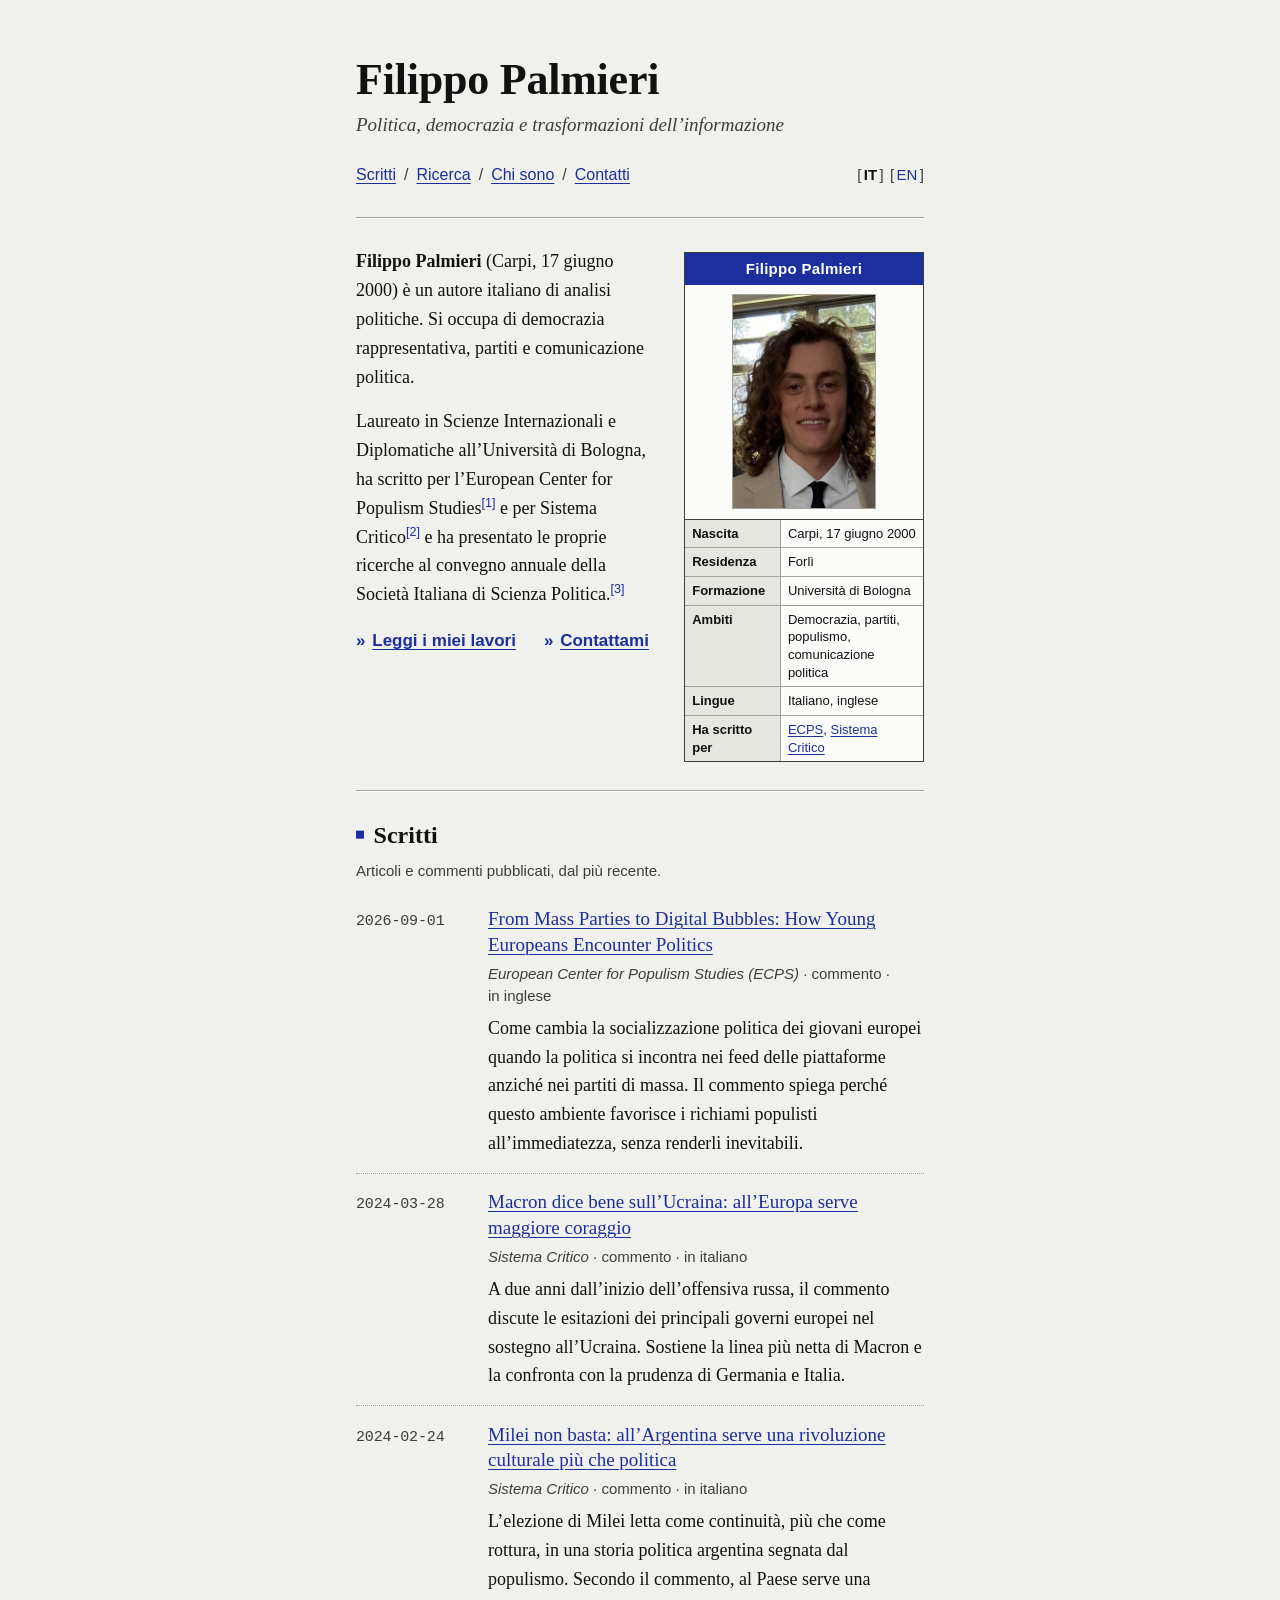
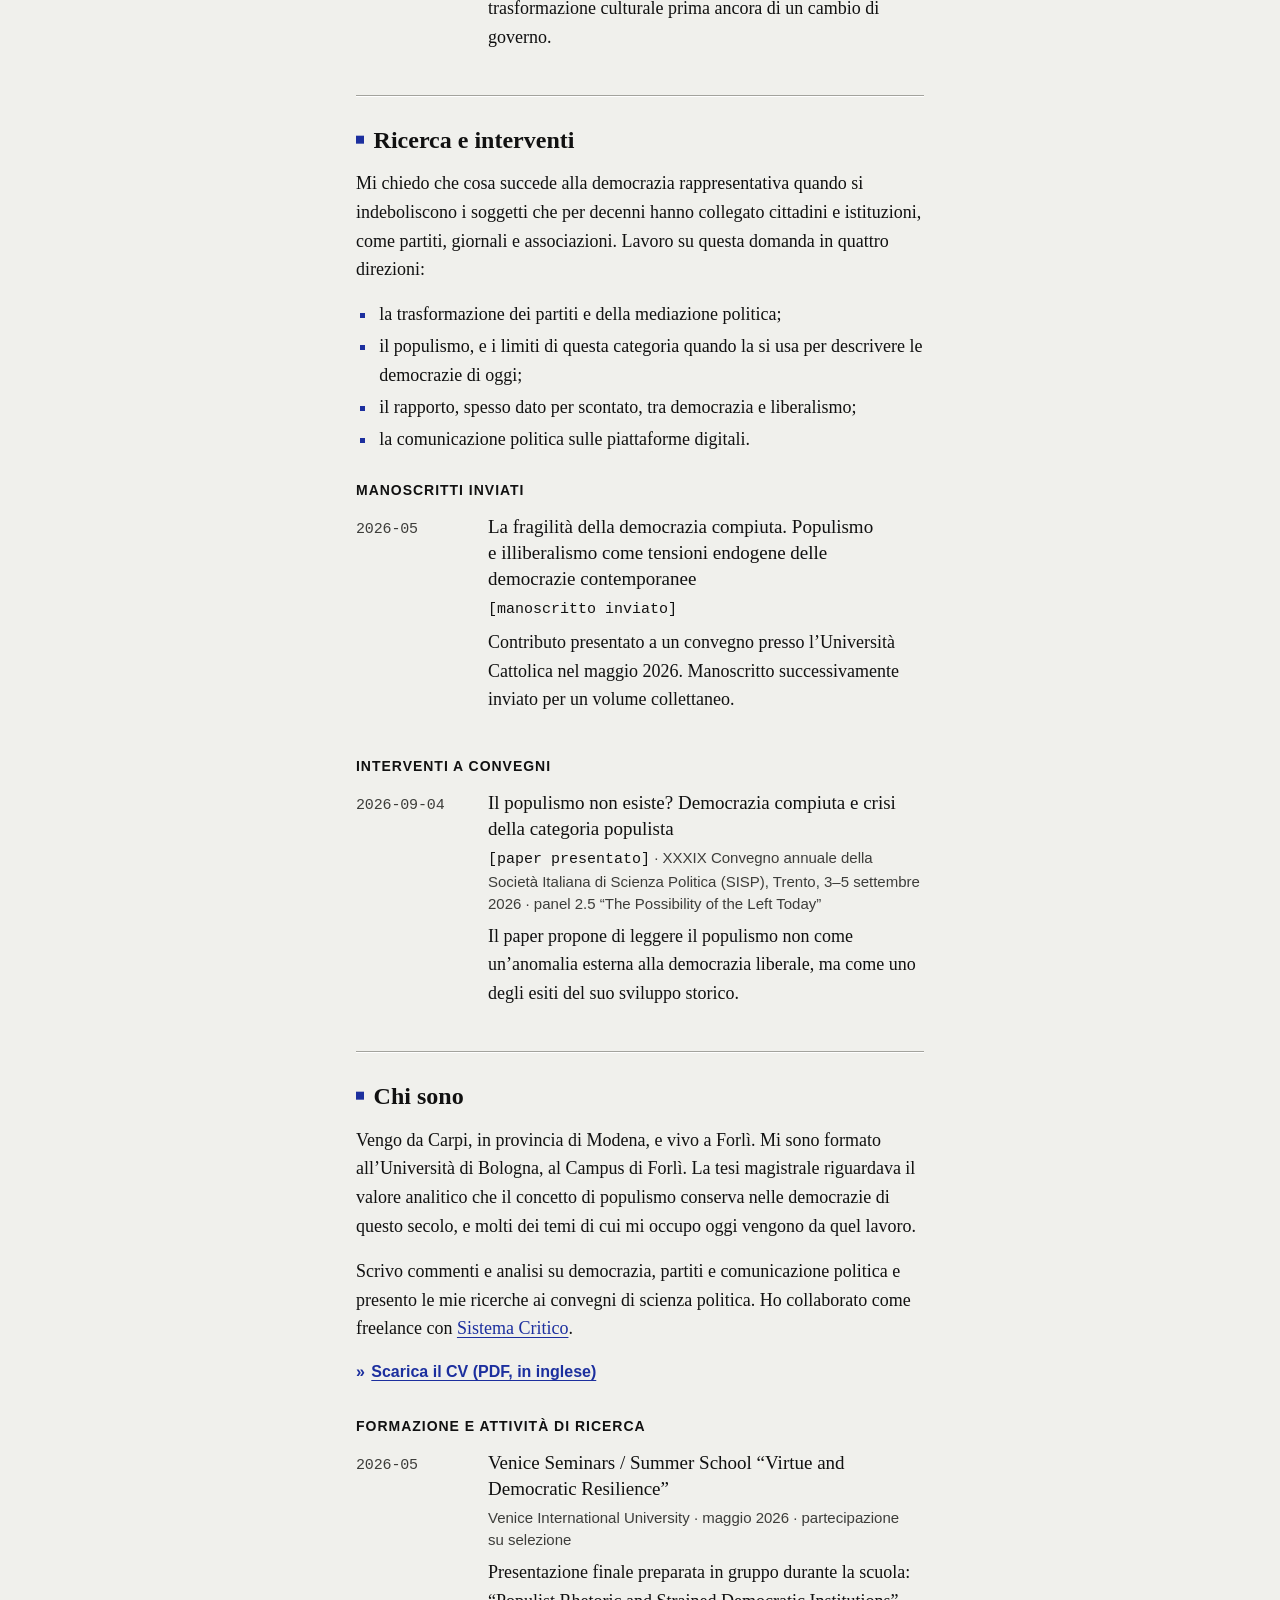
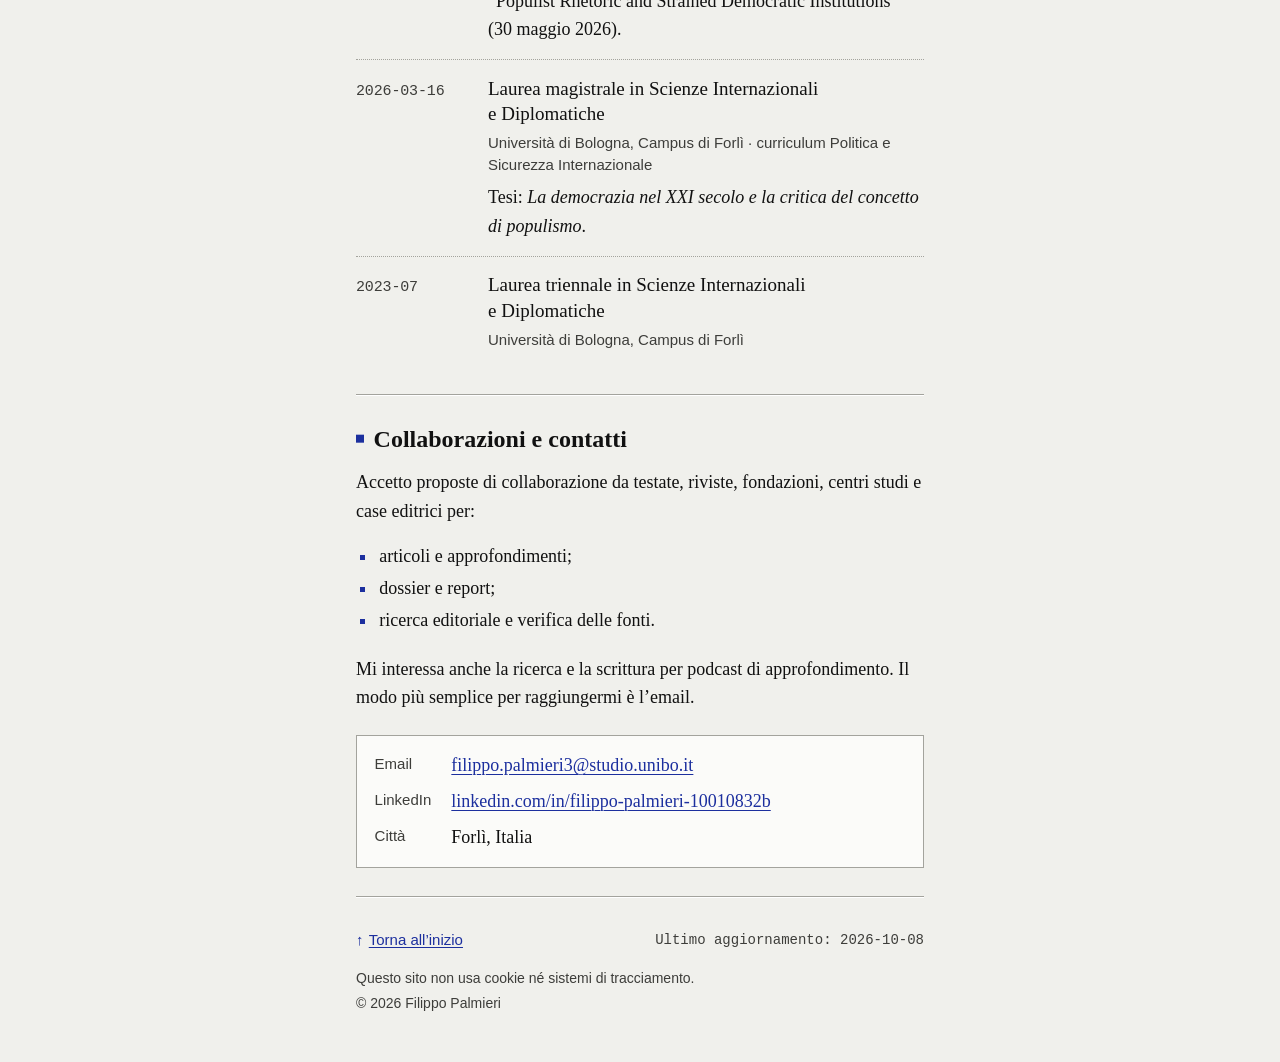
==== commit d51bf2df: "Add files via upload" ====
--- a/index.html
+++ b/index.html
@@ -22,7 +22,7 @@
 <link rel="alternate" hreflang="en" href="https://filippopalmieri00.github.io/?lang=en">
 <link rel="alternate" hreflang="x-default" href="https://filippopalmieri00.github.io/">
 <link rel="icon" href="favicon.svg" type="image/svg+xml">
-<link rel="stylesheet" href="style.css">
+<link rel="stylesheet" href="style.css?v=3">
 <script>
   /* Sceglie la lingua prima che la pagina compaia: l'indirizzo con ?lang=en apre la versione inglese. */
   (function () {
@@ -33,7 +33,7 @@
     } catch (e) {}
   })();
 </script>
-<script src="main.js" defer></script>
+<script src="main.js?v=3" defer></script>
 </head>
 <body>
 
@@ -78,33 +78,33 @@
     <!-- ===================== APERTURA (voce in stile enciclopedia) ===================== -->
     <div class="intro">
 
+      <div class="lead-text">
+        <p class="lead" data-l="it"><b>Filippo Palmieri</b> (Carpi, 17 giugno 2000) è un autore italiano di analisi politiche. Si occupa di democrazia rappresentativa, partiti e comunicazione politica.</p>
+        <p class="lead" data-l="en"><b>Filippo Palmieri</b> (born 17 June 2000 in Carpi) is an Italian writer on politics. His work focuses on representative democracy, political parties and political communication.</p>
+
+        <p class="lead" data-l="it">Laureato in Scienze Internazionali e Diplomatiche all’Università di Bologna, ha scritto per l’European Center for Populism Studies<sup class="ref"><a href="#w-ecps">[1]</a></sup> e per Sistema Critico<sup class="ref"><a href="#w-sc">[2]</a></sup> e ha presentato le proprie ricerche al convegno annuale della Società Italiana di Scienza Politica.<sup class="ref"><a href="#r-sisp">[3]</a></sup></p>
+        <p class="lead" data-l="en">A graduate in International Relations and Diplomatic Affairs from the University of Bologna, he has written for the European Center for Populism Studies<sup class="ref"><a href="#w-ecps">[1]</a></sup> and Sistema Critico,<sup class="ref"><a href="#w-sc">[2]</a></sup> and has presented his research at the annual conference of the Italian Political Science Association.<sup class="ref"><a href="#r-sisp">[3]</a></sup></p>
+
+        <p class="cta">
+          <a href="#writing"><span data-l="it">Leggi i miei lavori</span><span data-l="en">Read my work</span></a>
+          <a href="#contact"><span data-l="it">Contattami</span><span data-l="en">Get in touch</span></a>
+        </p>
+      </div>
+
       <!-- SCHEDA E FOTO: per cambiare la foto vedi LEGGIMI.txt, punto 4 -->
       <aside class="infobox" aria-label="Scheda" data-aria-it="Scheda" data-aria-en="Profile box">
         <p class="ib-title">Filippo Palmieri</p>
-        <img src="filippo-palmieri.jpg" width="295" height="442" alt="Ritratto di Filippo Palmieri" data-alt-it="Ritratto di Filippo Palmieri" data-alt-en="Portrait of Filippo Palmieri">
+        <div class="ib-photo"><img src="filippo-palmieri.jpg?v=3" width="295" height="442" alt="Ritratto di Filippo Palmieri" data-alt-it="Ritratto di Filippo Palmieri" data-alt-en="Portrait of Filippo Palmieri"></div>
         <table>
-          <tr><th scope="row"><span data-l="it">Origine</span><span data-l="en">From</span></th><td><span data-l="it">Carpi (Modena)</span><span data-l="en">Carpi, Italy</span></td></tr>
-          <tr><th scope="row"><span data-l="it">Residenza</span><span data-l="en">Based in</span></th><td><span data-l="it">Forlì</span><span data-l="en">Forlì, Italy</span></td></tr>
+          <tr><th scope="row"><span data-l="it">Nascita</span><span data-l="en">Born</span></th><td><span data-l="it">Carpi, 17 giugno 2000</span><span data-l="en">17 June 2000, Carpi</span></td></tr>
+          <tr><th scope="row"><span data-l="it">Residenza</span><span data-l="en">Residence</span></th><td>Forlì</td></tr>
           <tr><th scope="row"><span data-l="it">Formazione</span><span data-l="en">Alma mater</span></th><td><span data-l="it">Università di Bologna</span><span data-l="en">University of Bologna</span></td></tr>
-          <tr><th scope="row"><span data-l="it">Ambiti</span><span data-l="en">Fields</span></th><td><span data-l="it">Democrazia rappresentativa, partiti politici, populismo, comunicazione politica</span><span data-l="en">Representative democracy, political parties, populism, political communication</span></td></tr>
-          <tr><th scope="row"><span data-l="it">Lingue</span><span data-l="en">Writes in</span></th><td><span data-l="it">Italiano, inglese</span><span data-l="en">Italian, English</span></td></tr>
-          <tr><th scope="row"><span data-l="it">Ha scritto per</span><span data-l="en">Has written for</span></th><td><a href="#w-ecps">ECPS</a>, <a href="#w-sc">Sistema Critico</a></td></tr>
+          <tr><th scope="row"><span data-l="it">Ambiti</span><span data-l="en">Fields</span></th><td><span data-l="it">Democrazia, partiti, populismo, comunicazione politica</span><span data-l="en">Democracy, parties, populism, political communication</span></td></tr>
+          <tr><th scope="row"><span data-l="it">Lingue</span><span data-l="en">Languages</span></th><td><span data-l="it">Italiano, inglese</span><span data-l="en">Italian, English</span></td></tr>
+          <tr><th scope="row"><span data-l="it">Ha scritto per</span><span data-l="en">Written for</span></th><td><a href="#w-ecps">ECPS</a>, <a href="#w-sc">Sistema Critico</a></td></tr>
         </table>
       </aside>
 
-      <p class="lead lead-1" data-l="it"><b>Filippo Palmieri</b> è un autore italiano di analisi politiche. Si occupa di democrazia rappresentativa, trasformazione dei partiti e comunicazione politica, temi su cui scrive analisi e approfondimenti in italiano e in inglese.</p>
-      <p class="lead lead-1" data-l="en"><b>Filippo Palmieri</b> is an Italian writer on politics. His work focuses on representative democracy, the transformation of political parties and political communication, subjects on which he writes analysis and in-depth pieces in Italian and English.</p>
-
-      <p class="lead lead-2" data-l="it">Originario di Carpi, vive a Forlì. Si è laureato in Scienze Internazionali e Diplomatiche all’Università di Bologna con una tesi sul valore analitico del concetto di populismo nelle democrazie del XXI secolo.</p>
-      <p class="lead lead-2" data-l="en">Originally from Carpi, he lives in Forlì. He graduated in International Relations and Diplomatic Affairs from the University of Bologna with a thesis on the analytical value of the concept of populism in twenty-first-century democracies.</p>
-
-      <p class="lead lead-3" data-l="it">Ha scritto commenti per l’European Center for Populism Studies<sup class="ref"><a href="#w-ecps">[1]</a></sup> e per Sistema Critico.<sup class="ref"><a href="#w-sc">[2]</a></sup> Al convegno annuale della Società Italiana di Scienza Politica del 2026 ha presentato un paper che legge il populismo come uno degli esiti dello sviluppo della democrazia liberale, attraverso il concetto di “democrazia compiuta”.<sup class="ref"><a href="#r-sisp">[3]</a></sup></p>
-      <p class="lead lead-3" data-l="en">He has written commentary for the European Center for Populism Studies<sup class="ref"><a href="#w-ecps">[1]</a></sup> and for Sistema Critico.<sup class="ref"><a href="#w-sc">[2]</a></sup> At the 2026 annual conference of the Italian Political Science Association he presented a paper that reads populism as one outcome of the development of liberal democracy, through the concept of <i lang="it">democrazia compiuta</i> (‘democracy realised’).<sup class="ref"><a href="#r-sisp">[3]</a></sup></p>
-
-      <p class="cta">
-        <a href="#writing"><span data-l="it">Leggi i miei lavori</span><span data-l="en">Read my work</span></a>
-        <a href="#contact"><span data-l="it">Contattami</span><span data-l="en">Get in touch</span></a>
-      </p>
     </div>
 
     <hr>
@@ -207,8 +207,8 @@
             <div class="entry-body">
               <h4 class="entry-title" lang="it">Il populismo non esiste? Democrazia compiuta e crisi della categoria populista</h4>
               <p class="entry-meta"><span class="status" data-l="it">[paper presentato]</span><span class="status" data-l="en">[conference paper]</span> · <span data-l="it">XXXIX Convegno annuale della Società Italiana di Scienza Politica (SISP), Trento, 3–5 settembre 2026 · panel 2.5 “<span lang="en">The Possibility of the Left Today</span>”</span><span data-l="en">39th Annual Conference of the Italian Political Science Association (SISP), Trento, 3–5 September 2026 · panel 2.5, ‘The Possibility of the Left Today’</span></p>
-              <p class="entry-desc" data-l="it">Il paper propone di leggere il populismo non come un’anomalia esterna alla democrazia liberale, ma come uno degli esiti del suo sviluppo storico, attraverso il concetto di “democrazia compiuta”.</p>
-              <p class="entry-desc" data-l="en">The paper reads populism not as an anomaly external to liberal democracy but as one outcome of its historical development, through the concept of <i lang="it">democrazia compiuta</i> (‘democracy realised’).</p>
+              <p class="entry-desc" data-l="it">Il paper propone di leggere il populismo non come un’anomalia esterna alla democrazia liberale, ma come uno degli esiti del suo sviluppo storico.</p>
+              <p class="entry-desc" data-l="en">The paper reads populism not as an anomaly external to liberal democracy but as one outcome of its historical development.</p>
             </div>
           </li>
 
--- a/style.css
+++ b/style.css
@@ -16,6 +16,7 @@
   --frame: #fbfbf9;       /* fondo della cornice foto e del riquadro contatti */
   --focus-bg: #fff1a1;    /* evidenziazione del focus da tastiera */
   --target: #e3e9f6;      /* voce evidenziata quando si clicca una nota [1] */
+  --cell: #e6e6e0;        /* fondo delle etichette nella scheda */
 
   --serif: Georgia, "Times New Roman", Times, serif;
   --sans: Arial, "Helvetica Neue", Helvetica, sans-serif;
@@ -217,57 +218,77 @@
 
 /* ---------- apertura ---------- */
 
-/* Apertura in stile voce d'enciclopedia: testo con note e scheda a destra.
-   Su telefono la scheda scende dopo il primo paragrafo. */
-.intro {
-  display: flex;
-  flex-direction: column;
-}
+/* Apertura in stile voce d'enciclopedia.
+   Desktop: due colonne allineate in alto (testo | scheda). Telefono: testo, poi scheda. */
+.intro { display: block; }
+.lead-text { min-width: 0; }
 .intro .lead { margin-bottom: 1rem; }
-.intro .lead-1 { order: 1; }
-.intro .infobox { order: 2; }
-.intro .lead-2 { order: 3; }
-.intro .lead-3 { order: 4; }
-.intro .cta { order: 5; margin-top: 0.3rem; }
+.intro .lead:first-child, .intro .lead[data-l]:nth-child(-n+2) { margin-top: 0; }
+.intro .cta { margin-top: 0.4rem; }
+.intro .infobox { margin-top: 1.6rem; }
 
 @media (min-width: 36em) {
-  .intro { display: flow-root; }
-  .intro .infobox { float: right; width: 15rem; margin: 0.3rem 0 1rem 1.4rem; }
-}
-
+  .intro {
+    display: grid;
+    grid-template-columns: minmax(0, 1fr) 15rem;
+    column-gap: 1.6rem;
+    align-items: start;
+  }
+  .intro .infobox { margin-top: 0.3rem; }
+}
+
+/* Scheda: tabella a celle, come le tabelle HTML degli anni Novanta */
 .infobox {
-  margin: 0.2rem 0 1.2rem;
-  padding: 0.6rem 0.7rem 0.7rem;
+  border: 1px solid var(--ink-soft);
   background: var(--frame);
-  border: 1px solid var(--rule-dark);
   font-family: var(--sans);
   font-size: 0.8125rem;
-  line-height: 1.4;
+  line-height: 1.35;
 }
 .ib-title {
-  margin: 0 0 0.5rem;
-  font-weight: bold;
-  font-size: 1rem;
+  margin: 0;
+  padding: 0.35rem 0.5rem;
+  background: var(--link);
+  color: #ffffff;
+  font-weight: bold;
+  font-size: 0.9375rem;
+  letter-spacing: 0.02em;
   text-align: center;
 }
-.infobox img {
+.ib-photo {
+  padding: 0.6rem;
+  border-bottom: 1px solid var(--ink-soft);
+  text-align: center;
+}
+.ib-photo img {
   display: block;
-  width: 9.5rem;
+  width: 9rem;
   max-width: 100%;
   height: auto;
-  margin: 0 auto 0.6rem;
+  margin: 0 auto;
   border: 1px solid var(--rule-dark);
 }
-.infobox table { width: 100%; border-collapse: collapse; }
+.infobox table {
+  width: 100%;
+  border-collapse: collapse;
+  table-layout: fixed;
+}
 .infobox th, .infobox td {
-  padding: 0.3rem 0;
-  border-top: 1px solid var(--rule-light);
-  box-shadow: 0 -1px 0 var(--rule-dark) inset;
+  padding: 0.32rem 0.45rem;
+  border: 1px solid var(--rule-dark);
   vertical-align: top;
   text-align: left;
-}
-.infobox tr:last-child th, .infobox tr:last-child td { box-shadow: none; }
-.infobox th { width: 38%; padding-right: 0.5rem; font-weight: bold; }
+  overflow-wrap: anywhere;
+}
+.infobox tr:first-child th, .infobox tr:first-child td { border-top: 0; }
+.infobox tr:last-child th, .infobox tr:last-child td { border-bottom: 0; }
+.infobox th { border-left: 0; }
+.infobox td { border-right: 0; }
+.infobox th {
+  width: 40%;
+  background: var(--cell);
+  font-weight: bold;
+}
 
 sup.ref {
   font-family: var(--sans);
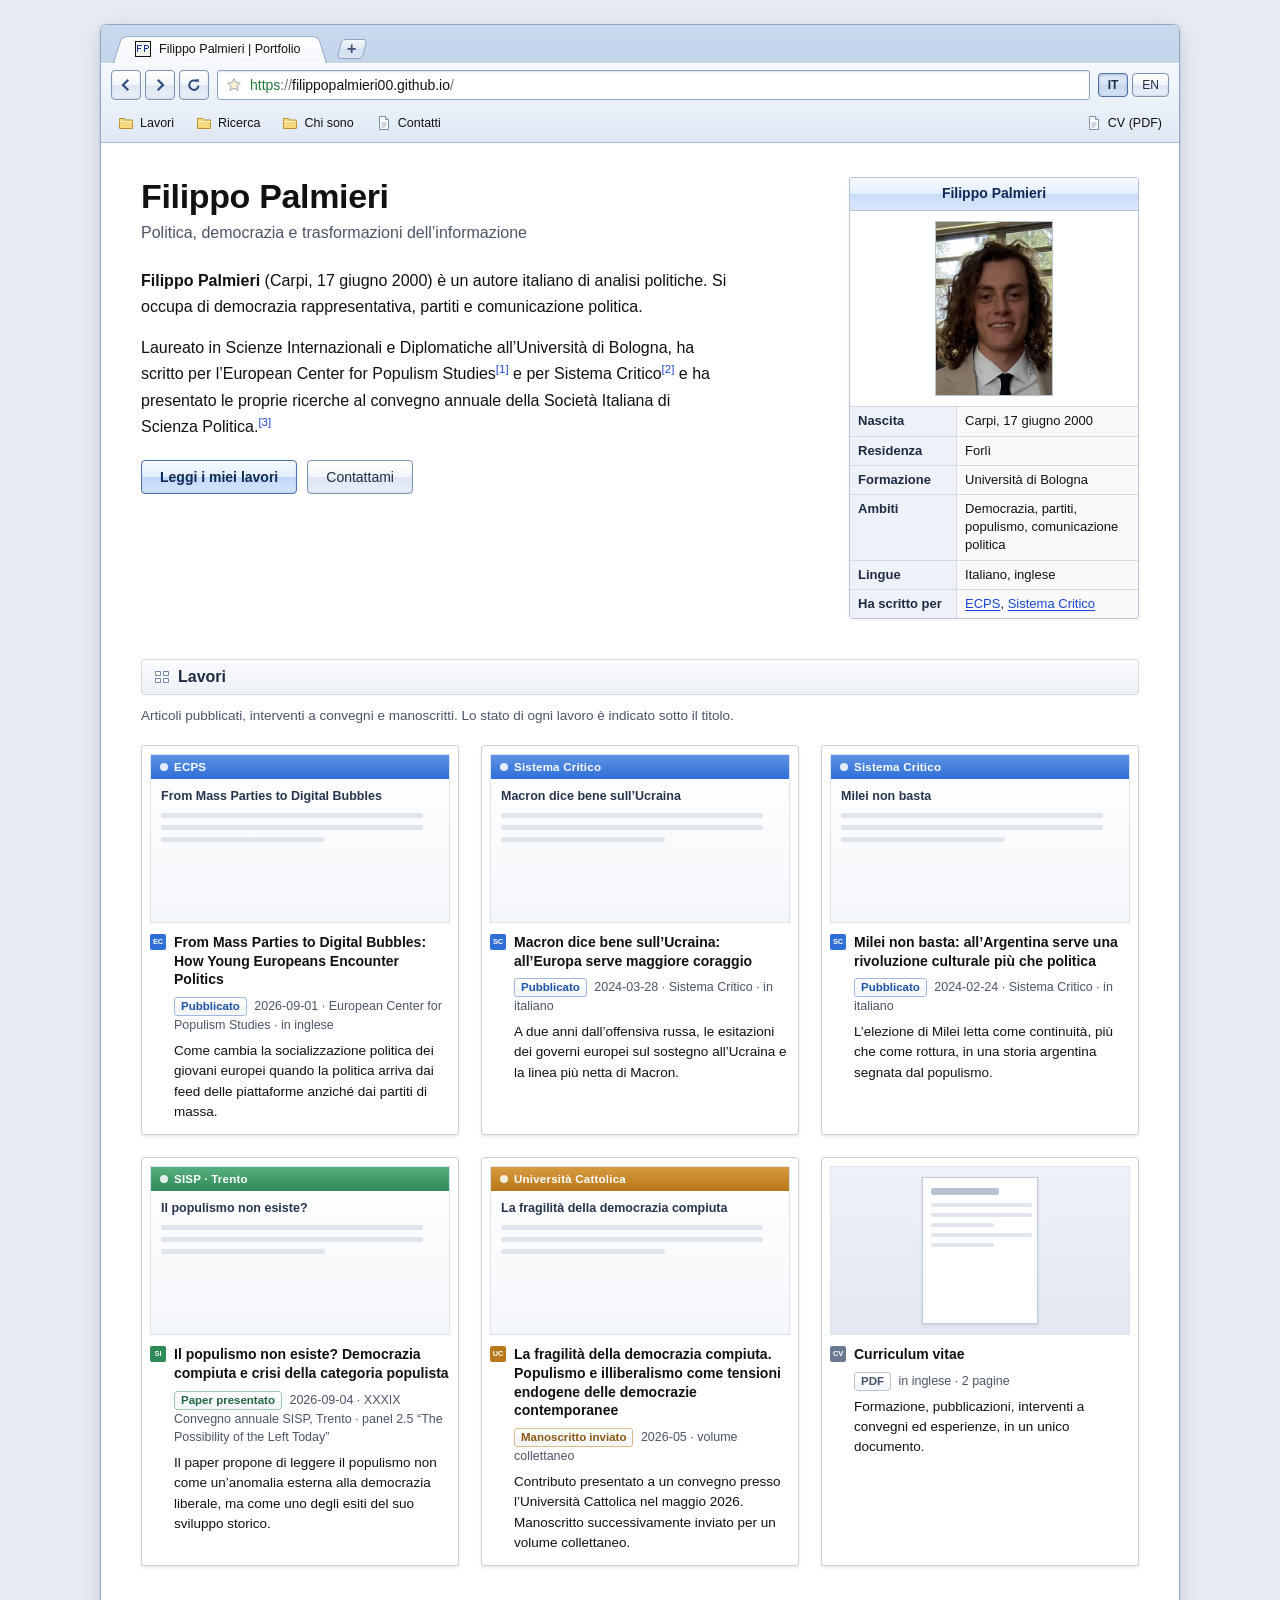
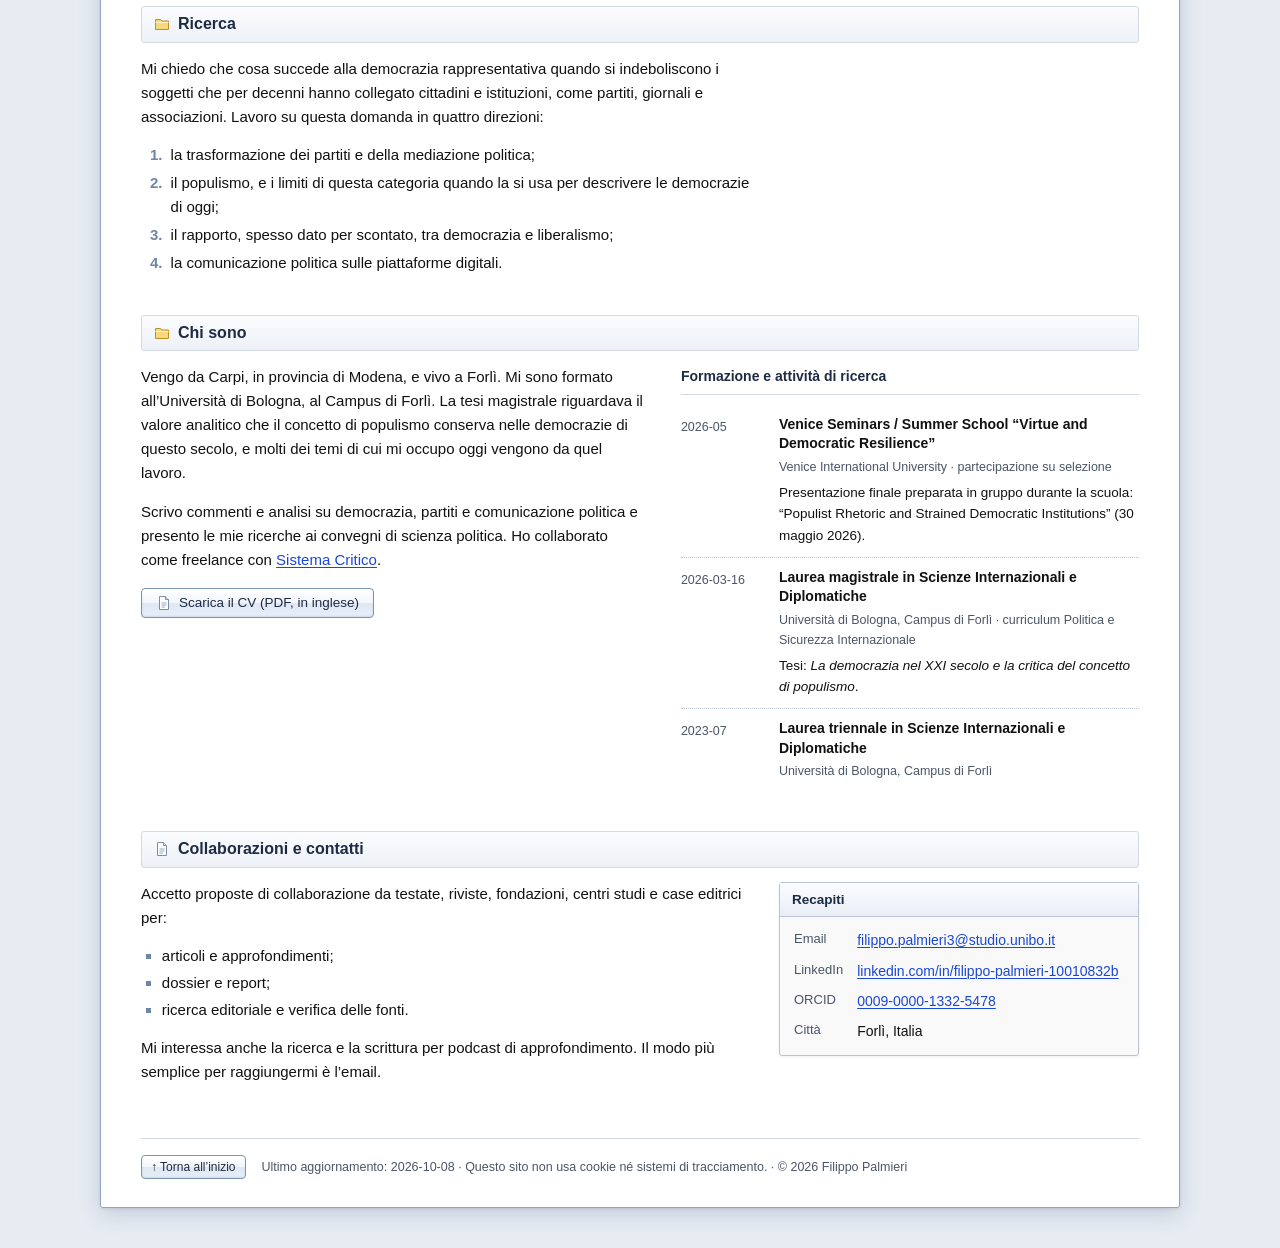
==== commit 45a5965c: "Add files via upload" ====
--- a/index.html
+++ b/index.html
@@ -3,12 +3,12 @@
 <head>
 <meta charset="utf-8">
 <meta name="viewport" content="width=device-width, initial-scale=1">
-<title>Filippo Palmieri</title>
+<title>Filippo Palmieri | Portfolio</title>
 <meta name="description" content="Filippo Palmieri si occupa di democrazia rappresentativa, trasformazione dei partiti e comunicazione politica. Scritti, ricerca e contatti per collaborazioni editoriali." data-en="Filippo Palmieri works on representative democracy, the transformation of political parties and political communication. Writing, research and contact details for editorial commissions.">
 <meta name="author" content="Filippo Palmieri">
 <meta name="color-scheme" content="light">
 <meta property="og:type" content="website">
-<meta property="og:title" content="Filippo Palmieri">
+<meta property="og:title" content="Filippo Palmieri | Portfolio">
 <meta property="og:description" content="Scritti e ricerca su democrazia rappresentativa, partiti e comunicazione politica.">
 <meta property="og:locale" content="it_IT">
 <meta property="og:locale:alternate" content="en_GB">
@@ -22,7 +22,7 @@
 <link rel="alternate" hreflang="en" href="https://filippopalmieri00.github.io/?lang=en">
 <link rel="alternate" hreflang="x-default" href="https://filippopalmieri00.github.io/">
 <link rel="icon" href="favicon.svg" type="image/svg+xml">
-<link rel="stylesheet" href="style.css?v=3">
+<link rel="stylesheet" href="style.css?v=4">
 <script>
   /* Sceglie la lingua prima che la pagina compaia: l'indirizzo con ?lang=en apre la versione inglese. */
   (function () {
@@ -33,52 +33,79 @@
     } catch (e) {}
   })();
 </script>
-<script src="main.js?v=3" defer></script>
+<script src="main.js?v=4" defer></script>
 </head>
 <body>
 
 <!--
   COME SI AGGIORNA QUESTO FILE (istruzioni complete in LEGGIMI.txt)
   - Ogni testo compare due volte: data-l="it" per l'italiano, data-l="en" per l'inglese.
-    Il sito mostra solo la lingua scelta.
   - Titoli, nomi, date e link si scrivono una volta sola.
-  - Per aggiungere un lavoro copia un blocco intero, da <li class="entry"> a </li>.
+  - Per aggiungere un lavoro copia un riquadro intero, da <li class="tile"> a </li>.
   - Dopo ogni modifica aggiorna la data in fondo alla pagina ("Ultimo aggiornamento").
 -->
 
 <a class="skip" href="#main"><span data-l="it">Vai al contenuto</span><span data-l="en">Skip to content</span></a>
 
-<div class="page" id="top">
-
-  <header class="masthead">
-    <h1>Filippo Palmieri</h1>
-    <p class="subtitle"><span data-l="it">Politica, democrazia e trasformazioni dell’informazione</span><span data-l="en">Politics, democracy and the changing information environment</span></p>
-    <div class="bar">
-      <nav class="nav" aria-label="Sezioni" data-aria-it="Sezioni" data-aria-en="Sections">
-        <ul>
-          <li><a href="#writing"><span data-l="it">Scritti</span><span data-l="en">Writing</span></a></li>
-          <li><a href="#research"><span data-l="it">Ricerca</span><span data-l="en">Research</span></a></li>
-          <li><a href="#about"><span data-l="it">Chi sono</span><span data-l="en">About</span></a></li>
-          <li><a href="#contact"><span data-l="it">Contatti</span><span data-l="en">Contact</span></a></li>
-        </ul>
-      </nav>
+<div class="desk" id="top">
+<div class="window">
+
+  <!-- ===================== FINESTRA DEL BROWSER (2008) ===================== -->
+  <header class="chrome">
+
+    <div class="tabstrip">
+      <div class="tab tab-active">
+        <img class="tab-icon" src="favicon.svg" width="16" height="16" alt="">
+        <span class="tab-title">Filippo Palmieri | Portfolio</span>
+      </div>
+      <a class="newtab" href="./" target="_blank" rel="noopener" aria-label="Apri il sito in una nuova scheda" data-aria-it="Apri il sito in una nuova scheda" data-aria-en="Open the site in a new tab" title="Nuova scheda" data-title-it="Nuova scheda" data-title-en="New tab"><span aria-hidden="true">+</span></a>
+    </div>
+
+    <div class="toolbar">
+      <div class="nav-buttons needs-js">
+        <button type="button" class="gel gel-round" data-action="back" aria-label="Indietro" data-aria-it="Indietro" data-aria-en="Back" title="Indietro" data-title-it="Indietro" data-title-en="Back">
+          <svg viewBox="0 0 16 16" width="16" height="16" aria-hidden="true"><path d="M9.5 3.5 5 8l4.5 4.5" fill="none" stroke="currentColor" stroke-width="2.2" stroke-linecap="square"/></svg>
+        </button>
+        <button type="button" class="gel gel-round" data-action="forward" aria-label="Avanti" data-aria-it="Avanti" data-aria-en="Forward" title="Avanti" data-title-it="Avanti" data-title-en="Forward">
+          <svg viewBox="0 0 16 16" width="16" height="16" aria-hidden="true"><path d="M6.5 3.5 11 8l-4.5 4.5" fill="none" stroke="currentColor" stroke-width="2.2" stroke-linecap="square"/></svg>
+        </button>
+        <button type="button" class="gel gel-round" data-action="reload" aria-label="Ricarica la pagina" data-aria-it="Ricarica la pagina" data-aria-en="Reload the page" title="Ricarica" data-title-it="Ricarica" data-title-en="Reload">
+          <svg viewBox="0 0 16 16" width="16" height="16" aria-hidden="true"><path d="M12.6 8.6A4.7 4.7 0 1 1 11 4.6" fill="none" stroke="currentColor" stroke-width="2"/><path d="M9.2 2.2h3.6v3.6z" fill="currentColor"/></svg>
+        </button>
+      </div>
+
+      <div class="omnibox" role="group" aria-label="Indirizzo del sito" data-aria-it="Indirizzo del sito" data-aria-en="Site address">
+        <svg class="omni-star" viewBox="0 0 16 16" width="16" height="16" aria-hidden="true"><path d="M8 1.6l1.9 4 4.4.5-3.3 3 .9 4.3L8 11.2l-3.9 2.2.9-4.3-3.3-3 4.4-.5z" fill="#fff6d0" stroke="#9aa9bf" stroke-width="1"/></svg>
+        <span class="url" id="url"><span class="url-scheme">https</span><span class="url-sep">://</span><span class="url-host">filippopalmieri00.github.io</span><span class="url-path" id="url-path">/</span></span>
+      </div>
+
       <nav class="lang needs-js" aria-label="Lingua / Language">
-        <ul>
-          <li><a href="?lang=it" hreflang="it" lang="it" data-setlang="it" aria-label="Italiano">IT</a></li>
-          <li><a href="?lang=en" hreflang="en" lang="en" data-setlang="en" aria-label="English">EN</a></li>
-        </ul>
+        <a class="gel gel-small" href="?lang=it" hreflang="it" lang="it" data-setlang="it" aria-label="Italiano">IT</a>
+        <a class="gel gel-small" href="?lang=en" hreflang="en" lang="en" data-setlang="en" aria-label="English">EN</a>
       </nav>
     </div>
+
+    <nav class="bookmarks" aria-label="Sezioni" data-aria-it="Sezioni" data-aria-en="Sections">
+      <ul>
+        <li><a href="#works"><svg class="ico" viewBox="0 0 16 16" width="16" height="16" aria-hidden="true"><use href="#ico-folder"/></svg><span data-l="it">Lavori</span><span data-l="en">Work</span></a></li>
+        <li><a href="#research"><svg class="ico" viewBox="0 0 16 16" width="16" height="16" aria-hidden="true"><use href="#ico-folder"/></svg><span data-l="it">Ricerca</span><span data-l="en">Research</span></a></li>
+        <li><a href="#about"><svg class="ico" viewBox="0 0 16 16" width="16" height="16" aria-hidden="true"><use href="#ico-folder"/></svg><span data-l="it">Chi sono</span><span data-l="en">About</span></a></li>
+        <li><a href="#contact"><svg class="ico" viewBox="0 0 16 16" width="16" height="16" aria-hidden="true"><use href="#ico-page"/></svg><span data-l="it">Contatti</span><span data-l="en">Contact</span></a></li>
+        <li class="bm-right"><a href="Filippo_Palmieri_CV.pdf" type="application/pdf"><svg class="ico" viewBox="0 0 16 16" width="16" height="16" aria-hidden="true"><use href="#ico-page"/></svg>CV (PDF)</a></li>
+      </ul>
+    </nav>
+
   </header>
 
-  <hr>
-
-  <main id="main" tabindex="-1">
+  <!-- ===================== CONTENUTO DELLA PAGINA ===================== -->
+  <main id="main" class="page" tabindex="-1">
 
     <!-- ===================== APERTURA (voce in stile enciclopedia) ===================== -->
-    <div class="intro">
-
+    <section class="intro" aria-labelledby="name">
       <div class="lead-text">
+        <h1 id="name">Filippo Palmieri</h1>
+        <p class="subtitle"><span data-l="it">Politica, democrazia e trasformazioni dell’informazione</span><span data-l="en">Politics, democracy and the changing information environment</span></p>
+
         <p class="lead" data-l="it"><b>Filippo Palmieri</b> (Carpi, 17 giugno 2000) è un autore italiano di analisi politiche. Si occupa di democrazia rappresentativa, partiti e comunicazione politica.</p>
         <p class="lead" data-l="en"><b>Filippo Palmieri</b> (born 17 June 2000 in Carpi) is an Italian writer on politics. His work focuses on representative democracy, political parties and political communication.</p>
 
@@ -86,8 +113,8 @@
         <p class="lead" data-l="en">A graduate in International Relations and Diplomatic Affairs from the University of Bologna, he has written for the European Center for Populism Studies<sup class="ref"><a href="#w-ecps">[1]</a></sup> and Sistema Critico,<sup class="ref"><a href="#w-sc">[2]</a></sup> and has presented his research at the annual conference of the Italian Political Science Association.<sup class="ref"><a href="#r-sisp">[3]</a></sup></p>
 
         <p class="cta">
-          <a href="#writing"><span data-l="it">Leggi i miei lavori</span><span data-l="en">Read my work</span></a>
-          <a href="#contact"><span data-l="it">Contattami</span><span data-l="en">Get in touch</span></a>
+          <a class="gel gel-primary" href="#works"><span data-l="it">Leggi i miei lavori</span><span data-l="en">Read my work</span></a>
+          <a class="gel" href="#contact"><span data-l="it">Contattami</span><span data-l="en">Get in touch</span></a>
         </p>
       </div>
 
@@ -104,221 +131,222 @@
           <tr><th scope="row"><span data-l="it">Ha scritto per</span><span data-l="en">Written for</span></th><td><a href="#w-ecps">ECPS</a>, <a href="#w-sc">Sistema Critico</a></td></tr>
         </table>
       </aside>
-
-    </div>
-
-    <hr>
-
-    <!-- ===================== SCRITTI ===================== -->
-    <section id="writing" aria-labelledby="h-writing">
-      <h2 id="h-writing"><span data-l="it">Scritti</span><span data-l="en">Writing</span></h2>
-      <p class="note"><span data-l="it">Articoli e commenti pubblicati, dal più recente.</span><span data-l="en">Published articles and commentary, most recent first.</span></p>
-
-      <ul class="archive">
-
-        <!-- Nuovi articoli: incolla qui sopra una copia di questo blocco -->
-        <li class="entry" id="w-ecps">
-          <time class="date" datetime="2026-09-01">2026-09-01</time>
-          <div class="entry-body">
-            <h3 class="entry-title"><a href="https://www.populismstudies.org/from-mass-parties-to-digital-bubbles-how-young-europeans-encounter-politics/" hreflang="en" lang="en">From Mass Parties to Digital Bubbles: How Young Europeans Encounter Politics</a></h3>
-            <p class="entry-meta"><cite>European Center for Populism Studies (ECPS)</cite> · <span data-l="it">commento · in inglese</span><span data-l="en">commentary · in English</span></p>
-            <p class="entry-desc" data-l="it">Come cambia la socializzazione politica dei giovani europei quando la politica si incontra nei feed delle piattaforme anziché nei partiti di massa. Il commento spiega perché questo ambiente favorisce i richiami populisti all’immediatezza, senza renderli inevitabili.</p>
-            <p class="entry-desc" data-l="en">How young Europeans’ political socialisation changes when politics is first encountered in platform feeds rather than through mass parties. The piece explains why this environment helps populist appeals to immediacy travel, without making them inevitable.</p>
+    </section>
+
+    <!-- ===================== LAVORI: GRIGLIA "PIÙ VISITATI" ===================== -->
+    <section id="works" aria-labelledby="h-works">
+      <h2 id="h-works" class="ntp-head"><svg class="ico" viewBox="0 0 16 16" width="16" height="16" aria-hidden="true"><use href="#ico-grid"/></svg><span data-l="it">Lavori</span><span data-l="en">Work</span></h2>
+      <p class="note"><span data-l="it">Articoli pubblicati, interventi a convegni e manoscritti. Lo stato di ogni lavoro è indicato sotto il titolo.</span><span data-l="en">Published articles, conference papers and manuscripts. The status of each item is shown under its title.</span></p>
+
+      <!--
+        Riquadri: i primi tre sono articoli pubblicati, poi ricerca e CV.
+        Stati possibili: Pubblicato / Paper presentato / Manoscritto inviato / In corso di pubblicazione
+        (quest'ultimo solo con conferma scritta dell'editore).
+        Se un lavoro non ha un link, usa <div class="tile-link"> al posto di <a class="tile-link" href="...">
+        e aggiungi la classe tile-static al <li>.
+      -->
+      <ul class="tiles">
+
+        <li class="tile" id="w-ecps">
+          <a class="tile-link" href="https://www.populismstudies.org/from-mass-parties-to-digital-bubbles-how-young-europeans-encounter-politics/" hreflang="en">
+            <span class="thumb thumb-pub" aria-hidden="true"><span class="th-bar"><span class="th-dot"></span>ECPS</span><span class="th-t">From Mass Parties to Digital Bubbles</span><span class="th-l"></span><span class="th-l"></span><span class="th-l th-s"></span></span>
+            <span class="tile-title"><span class="fav fav-pub" aria-hidden="true">EC</span><span lang="en">From Mass Parties to Digital Bubbles: How Young Europeans Encounter Politics</span></span>
+          </a>
+          <p class="tile-meta"><span class="chip chip-pub"><span data-l="it">Pubblicato</span><span data-l="en">Published</span></span> <time datetime="2026-09-01">2026-09-01</time> · European Center for Populism Studies · <span data-l="it">in inglese</span><span data-l="en">in English</span></p>
+          <p class="tile-desc" data-l="it">Come cambia la socializzazione politica dei giovani europei quando la politica arriva dai feed delle piattaforme anziché dai partiti di massa.</p>
+          <p class="tile-desc" data-l="en">How young Europeans’ political socialisation changes when politics arrives through platform feeds rather than mass parties.</p>
+        </li>
+
+        <li class="tile" id="w-sc">
+          <a class="tile-link" href="https://www.sistemacritico.it/macron-dice-bene-sullucraina-alleuropa-serve-maggiore-coraggio/" hreflang="it">
+            <span class="thumb thumb-pub" aria-hidden="true"><span class="th-bar"><span class="th-dot"></span>Sistema Critico</span><span class="th-t">Macron dice bene sull’Ucraina</span><span class="th-l"></span><span class="th-l"></span><span class="th-l th-s"></span></span>
+            <span class="tile-title"><span class="fav fav-pub" aria-hidden="true">SC</span><span lang="it">Macron dice bene sull’Ucraina: all’Europa serve maggiore coraggio</span></span>
+          </a>
+          <p class="tile-meta"><span class="chip chip-pub"><span data-l="it">Pubblicato</span><span data-l="en">Published</span></span> <time datetime="2024-03-28">2024-03-28</time> · Sistema Critico · <span data-l="it">in italiano</span><span data-l="en">in Italian</span></p>
+          <p class="tile-desc" data-l="it">A due anni dall’offensiva russa, le esitazioni dei governi europei sul sostegno all’Ucraina e la linea più netta di Macron.</p>
+          <p class="tile-desc" data-l="en">Two years into Russia’s offensive: European governments’ hesitation over Ukraine and Macron’s firmer line.</p>
+        </li>
+
+        <li class="tile" id="w-sc2">
+          <a class="tile-link" href="https://www.sistemacritico.it/milei-non-basta-allargentina-serve-una-rivoluzione-culturale/" hreflang="it">
+            <span class="thumb thumb-pub" aria-hidden="true"><span class="th-bar"><span class="th-dot"></span>Sistema Critico</span><span class="th-t">Milei non basta</span><span class="th-l"></span><span class="th-l"></span><span class="th-l th-s"></span></span>
+            <span class="tile-title"><span class="fav fav-pub" aria-hidden="true">SC</span><span lang="it">Milei non basta: all’Argentina serve una rivoluzione culturale più che politica</span></span>
+          </a>
+          <p class="tile-meta"><span class="chip chip-pub"><span data-l="it">Pubblicato</span><span data-l="en">Published</span></span> <time datetime="2024-02-24">2024-02-24</time> · Sistema Critico · <span data-l="it">in italiano</span><span data-l="en">in Italian</span></p>
+          <p class="tile-desc" data-l="it">L’elezione di Milei letta come continuità, più che come rottura, in una storia argentina segnata dal populismo.</p>
+          <p class="tile-desc" data-l="en">Milei’s election read as continuity rather than a break in an Argentine history shaped by populism.</p>
+        </li>
+
+        <li class="tile tile-static" id="r-sisp">
+          <div class="tile-link">
+            <span class="thumb thumb-talk" aria-hidden="true"><span class="th-bar"><span class="th-dot"></span>SISP · Trento</span><span class="th-t">Il populismo non esiste?</span><span class="th-l"></span><span class="th-l"></span><span class="th-l th-s"></span></span>
+            <span class="tile-title"><span class="fav fav-talk" aria-hidden="true">SI</span><span lang="it">Il populismo non esiste? Democrazia compiuta e crisi della categoria populista</span></span>
           </div>
-        </li>
-
-        <li class="entry" id="w-sc">
-          <time class="date" datetime="2024-03-28">2024-03-28</time>
-          <div class="entry-body">
-            <h3 class="entry-title"><a href="https://www.sistemacritico.it/macron-dice-bene-sullucraina-alleuropa-serve-maggiore-coraggio/" hreflang="it" lang="it">Macron dice bene sull’Ucraina: all’Europa serve maggiore coraggio</a></h3>
-            <p class="entry-meta"><cite>Sistema Critico</cite> · <span data-l="it">commento · in italiano</span><span data-l="en">commentary · in Italian</span></p>
-            <p class="entry-desc" data-l="it">A due anni dall’inizio dell’offensiva russa, il commento discute le esitazioni dei principali governi europei nel sostegno all’Ucraina. Sostiene la linea più netta di Macron e la confronta con la prudenza di Germania e Italia.</p>
-            <p class="entry-desc" data-l="en">Two years into Russia’s offensive, the piece looks at the hesitation of Europe’s main governments over support for Ukraine. It backs Macron’s firmer line and contrasts it with German and Italian caution.</p>
+          <p class="tile-meta"><span class="chip chip-talk"><span data-l="it">Paper presentato</span><span data-l="en">Conference paper</span></span> <time datetime="2026-09-04">2026-09-04</time> · <span data-l="it">XXXIX Convegno annuale SISP, Trento · panel 2.5 “<span lang="en">The Possibility of the Left Today</span>”</span><span data-l="en">39th Annual Conference of the Italian Political Science Association, Trento · panel 2.5, ‘The Possibility of the Left Today’</span></p>
+          <p class="tile-desc" data-l="it">Il paper propone di leggere il populismo non come un’anomalia esterna alla democrazia liberale, ma come uno degli esiti del suo sviluppo storico.</p>
+          <p class="tile-desc" data-l="en">The paper reads populism not as an anomaly external to liberal democracy but as one outcome of its historical development.</p>
+        </li>
+
+        <li class="tile tile-static" id="r-catt">
+          <div class="tile-link">
+            <span class="thumb thumb-ms" aria-hidden="true"><span class="th-bar"><span class="th-dot"></span>Università Cattolica</span><span class="th-t">La fragilità della democrazia compiuta</span><span class="th-l"></span><span class="th-l"></span><span class="th-l th-s"></span></span>
+            <span class="tile-title"><span class="fav fav-ms" aria-hidden="true">UC</span><span lang="it">La fragilità della democrazia compiuta. Populismo e illiberalismo come tensioni endogene delle democrazie contemporanee</span></span>
           </div>
-        </li>
-
-        <li class="entry">
-          <time class="date" datetime="2024-02-24">2024-02-24</time>
-          <div class="entry-body">
-            <h3 class="entry-title"><a href="https://www.sistemacritico.it/milei-non-basta-allargentina-serve-una-rivoluzione-culturale/" hreflang="it" lang="it">Milei non basta: all’Argentina serve una rivoluzione culturale più che politica</a></h3>
-            <p class="entry-meta"><cite>Sistema Critico</cite> · <span data-l="it">commento · in italiano</span><span data-l="en">commentary · in Italian</span></p>
-            <p class="entry-desc" data-l="it">L’elezione di Milei letta come continuità, più che come rottura, in una storia politica argentina segnata dal populismo. Secondo il commento, al Paese serve una trasformazione culturale prima ancora di un cambio di governo.</p>
-            <p class="entry-desc" data-l="en">Milei’s election read as continuity rather than a break in an Argentine political history shaped by populism. The piece argues that the country needs cultural change more than a change of government.</p>
-          </div>
+          <p class="tile-meta"><span class="chip chip-ms"><span data-l="it">Manoscritto inviato</span><span data-l="en">Manuscript submitted</span></span> <time datetime="2026-05">2026-05</time> · <span data-l="it">volume collettaneo</span><span data-l="en">edited volume</span></p>
+          <p class="tile-desc" data-l="it">Contributo presentato a un convegno presso l’Università Cattolica nel maggio 2026. Manoscritto successivamente inviato per un volume collettaneo.</p>
+          <p class="tile-desc" data-l="en">Paper presented at a conference at the Università Cattolica in May 2026. The manuscript was subsequently submitted for an edited volume.</p>
+        </li>
+
+        <li class="tile" id="t-cv">
+          <a class="tile-link" href="Filippo_Palmieri_CV.pdf" type="application/pdf">
+            <span class="thumb thumb-cv" aria-hidden="true"><span class="th-page"><span class="th-h"></span><span class="th-l"></span><span class="th-l"></span><span class="th-l th-s"></span><span class="th-l"></span><span class="th-l th-s"></span></span></span>
+            <span class="tile-title"><span class="fav fav-cv" aria-hidden="true">CV</span><span>Curriculum vitae</span></span>
+          </a>
+          <p class="tile-meta"><span class="chip chip-cv">PDF</span> <span data-l="it">in inglese · 2 pagine</span><span data-l="en">in English · 2 pages</span></p>
+          <p class="tile-desc" data-l="it">Formazione, pubblicazioni, interventi a convegni ed esperienze, in un unico documento.</p>
+          <p class="tile-desc" data-l="en">Education, publications, conference papers and experience in a single document.</p>
         </li>
 
       </ul>
     </section>
 
-    <hr>
-
-    <!-- ===================== RICERCA E INTERVENTI ===================== -->
+    <!-- ===================== RICERCA ===================== -->
     <section id="research" aria-labelledby="h-research">
-      <h2 id="h-research"><span data-l="it">Ricerca e interventi</span><span data-l="en">Research and talks</span></h2>
-
-      <p data-l="it">Mi chiedo che cosa succede alla democrazia rappresentativa quando si indeboliscono i soggetti che per decenni hanno collegato cittadini e istituzioni, come partiti, giornali e associazioni. Lavoro su questa domanda in quattro direzioni:</p>
-      <p data-l="en">I am interested in what happens to representative democracy when the organisations that long connected citizens and institutions, such as parties, newspapers and associations, lose their hold. I approach that question through four themes:</p>
-
-      <ul class="themes" data-l="it">
+      <h2 id="h-research" class="ntp-head"><svg class="ico" viewBox="0 0 16 16" width="16" height="16" aria-hidden="true"><use href="#ico-folder"/></svg><span data-l="it">Ricerca</span><span data-l="en">Research</span></h2>
+
+      <p class="text" data-l="it">Mi chiedo che cosa succede alla democrazia rappresentativa quando si indeboliscono i soggetti che per decenni hanno collegato cittadini e istituzioni, come partiti, giornali e associazioni. Lavoro su questa domanda in quattro direzioni:</p>
+      <p class="text" data-l="en">I am interested in what happens to representative democracy when the organisations that long connected citizens and institutions, such as parties, newspapers and associations, lose their hold. I approach that question through four themes:</p>
+
+      <ol class="themes" data-l="it">
         <li>la trasformazione dei partiti e della mediazione politica;</li>
         <li>il populismo, e i limiti di questa categoria quando la si usa per descrivere le democrazie di oggi;</li>
         <li>il rapporto, spesso dato per scontato, tra democrazia e liberalismo;</li>
         <li>la comunicazione politica sulle piattaforme digitali.</li>
-      </ul>
-      <ul class="themes" data-l="en">
+      </ol>
+      <ol class="themes" data-l="en">
         <li>how parties and political mediation are changing;</li>
         <li>populism, and the limits of the term when it is used to describe today’s democracies;</li>
         <li>the often taken-for-granted relationship between democracy and liberalism;</li>
         <li>political communication on digital platforms.</li>
-      </ul>
-
-      <!--
-        Gruppi possibili, in quest'ordine:
-          Pubblicazioni / Publications
-          In corso di pubblicazione / Forthcoming   (solo con conferma scritta dell'editore)
-          Manoscritti inviati / Submitted manuscripts
-          Interventi a convegni / Conference papers
-        Inserisci un gruppo solo quando contiene almeno una voce.
-      -->
-
-      <div class="group">
-        <h3 class="group-title" id="g-submitted"><span data-l="it">Manoscritti inviati</span><span data-l="en">Submitted manuscripts</span></h3>
-        <ul class="archive" aria-labelledby="g-submitted">
-
-          <li class="entry">
-            <time class="date" datetime="2026-05">2026-05</time>
-            <div class="entry-body">
-              <h4 class="entry-title" lang="it">La fragilità della democrazia compiuta. Populismo e illiberalismo come tensioni endogene delle democrazie contemporanee</h4>
-              <p class="entry-meta"><span class="status" data-l="it">[manoscritto inviato]</span><span class="status" data-l="en">[manuscript submitted]</span></p>
-              <p class="entry-desc" data-l="it">Contributo presentato a un convegno presso l’Università Cattolica nel maggio 2026. Manoscritto successivamente inviato per un volume collettaneo.</p>
-              <p class="entry-desc" data-l="en">Paper presented at a conference at the Università Cattolica in May 2026. The manuscript was subsequently submitted for an edited volume.</p>
-            </div>
-          </li>
-
-        </ul>
-      </div>
-
-      <div class="group">
-        <h3 class="group-title" id="g-conference"><span data-l="it">Interventi a convegni</span><span data-l="en">Conference papers</span></h3>
-        <ul class="archive" aria-labelledby="g-conference">
-
-          <li class="entry" id="r-sisp">
-            <time class="date" datetime="2026-09-04">2026-09-04</time>
-            <div class="entry-body">
-              <h4 class="entry-title" lang="it">Il populismo non esiste? Democrazia compiuta e crisi della categoria populista</h4>
-              <p class="entry-meta"><span class="status" data-l="it">[paper presentato]</span><span class="status" data-l="en">[conference paper]</span> · <span data-l="it">XXXIX Convegno annuale della Società Italiana di Scienza Politica (SISP), Trento, 3–5 settembre 2026 · panel 2.5 “<span lang="en">The Possibility of the Left Today</span>”</span><span data-l="en">39th Annual Conference of the Italian Political Science Association (SISP), Trento, 3–5 September 2026 · panel 2.5, ‘The Possibility of the Left Today’</span></p>
-              <p class="entry-desc" data-l="it">Il paper propone di leggere il populismo non come un’anomalia esterna alla democrazia liberale, ma come uno degli esiti del suo sviluppo storico.</p>
-              <p class="entry-desc" data-l="en">The paper reads populism not as an anomaly external to liberal democracy but as one outcome of its historical development.</p>
-            </div>
-          </li>
-
-        </ul>
-      </div>
-    </section>
-
-    <hr>
+      </ol>
+    </section>
 
     <!-- ===================== CHI SONO ===================== -->
     <section id="about" aria-labelledby="h-about">
-      <h2 id="h-about"><span data-l="it">Chi sono</span><span data-l="en">About</span></h2>
-
-      <div class="about-body">
-        <div data-l="it">
-          <p>Vengo da Carpi, in provincia di Modena, e vivo a Forlì. Mi sono formato all’Università di Bologna, al Campus di Forlì. La tesi magistrale riguardava il valore analitico che il concetto di populismo conserva nelle democrazie di questo secolo, e molti dei temi di cui mi occupo oggi vengono da quel lavoro.</p>
-          <p>Scrivo commenti e analisi su democrazia, partiti e comunicazione politica e presento le mie ricerche ai convegni di scienza politica. Ho collaborato come freelance con <a href="https://www.sistemacritico.it/author/f-palmieri/" hreflang="it">Sistema Critico</a>.</p>
+      <h2 id="h-about" class="ntp-head"><svg class="ico" viewBox="0 0 16 16" width="16" height="16" aria-hidden="true"><use href="#ico-folder"/></svg><span data-l="it">Chi sono</span><span data-l="en">About</span></h2>
+
+      <div class="about-cols">
+        <div class="about-text">
+          <div data-l="it">
+            <p>Vengo da Carpi, in provincia di Modena, e vivo a Forlì. Mi sono formato all’Università di Bologna, al Campus di Forlì. La tesi magistrale riguardava il valore analitico che il concetto di populismo conserva nelle democrazie di questo secolo, e molti dei temi di cui mi occupo oggi vengono da quel lavoro.</p>
+            <p>Scrivo commenti e analisi su democrazia, partiti e comunicazione politica e presento le mie ricerche ai convegni di scienza politica. Ho collaborato come freelance con <a href="https://www.sistemacritico.it/author/f-palmieri/" hreflang="it">Sistema Critico</a>.</p>
+          </div>
+          <div data-l="en">
+            <p>I come from Carpi, in the province of Modena, and live in Forlì. I studied International Relations and Diplomatic Affairs at the University of Bologna’s Forlì campus. My master’s thesis looked at how much analytical value the concept of populism still has for today’s democracies, and many of the questions I work on now grew out of it.</p>
+            <p>I write commentary and analysis on democracy, parties and political communication, and present my research at political science conferences. I have also written for <a href="https://www.sistemacritico.it/author/f-palmieri/" hreflang="it">Sistema Critico</a> as a freelance contributor.</p>
+          </div>
+          <!-- CV: per cambiarlo vedi LEGGIMI.txt, punto 5 -->
+          <p class="cv"><a class="gel" href="Filippo_Palmieri_CV.pdf" type="application/pdf"><svg class="ico" viewBox="0 0 16 16" width="16" height="16" aria-hidden="true"><use href="#ico-page"/></svg><span data-l="it">Scarica il CV (PDF, in inglese)</span><span data-l="en">Download my CV (PDF)</span></a></p>
         </div>
-        <div data-l="en">
-          <p>I come from Carpi, in the province of Modena, and live in Forlì. I studied International Relations and Diplomatic Affairs at the University of Bologna’s Forlì campus. My master’s thesis looked at how much analytical value the concept of populism still has for today’s democracies, and many of the questions I work on now grew out of it.</p>
-          <p>I write commentary and analysis on democracy, parties and political communication, and present my research at political science conferences. I have also written for <a href="https://www.sistemacritico.it/author/f-palmieri/" hreflang="it">Sistema Critico</a> as a freelance contributor.</p>
+
+        <div class="about-list">
+          <h3 class="list-title" id="g-education"><span data-l="it">Formazione e attività di ricerca</span><span data-l="en">Education and research activities</span></h3>
+          <ul class="timeline" aria-labelledby="g-education">
+            <li>
+              <time datetime="2026-05">2026-05</time>
+              <div>
+                <p class="tl-title" lang="en">Venice Seminars / Summer School “Virtue and Democratic Resilience”</p>
+                <p class="tl-meta">Venice International University · <span data-l="it">partecipazione su selezione</span><span data-l="en">selected participant</span></p>
+                <p class="tl-desc" data-l="it">Presentazione finale preparata in gruppo durante la scuola: “<span lang="en">Populist Rhetoric and Strained Democratic Institutions</span>” (30 maggio 2026).</p>
+                <p class="tl-desc" data-l="en">Final group presentation, prepared with other participants during the school: ‘Populist Rhetoric and Strained Democratic Institutions’ (30 May 2026).</p>
+              </div>
+            </li>
+            <li>
+              <time datetime="2026-03-16">2026-03-16</time>
+              <div>
+                <p class="tl-title"><span data-l="it">Laurea magistrale in Scienze Internazionali e Diplomatiche</span><span data-l="en">Master’s degree in International Relations and Diplomatic Affairs</span></p>
+                <p class="tl-meta"><span data-l="it">Università di Bologna, Campus di Forlì · curriculum Politica e Sicurezza Internazionale</span><span data-l="en">University of Bologna, Forlì campus · International Politics and Security track</span></p>
+                <p class="tl-desc" data-l="it">Tesi: <i>La democrazia nel XXI secolo e la critica del concetto di populismo</i>.</p>
+                <p class="tl-desc" data-l="en">Thesis: <i lang="it">La democrazia nel XXI secolo e la critica del concetto di populismo</i> (Democracy in the twenty-first century and the critique of the concept of populism).</p>
+              </div>
+            </li>
+            <li>
+              <time datetime="2023-07">2023-07</time>
+              <div>
+                <p class="tl-title"><span data-l="it">Laurea triennale in Scienze Internazionali e Diplomatiche</span><span data-l="en">Bachelor’s degree in International Relations and Diplomatic Affairs</span></p>
+                <p class="tl-meta"><span data-l="it">Università di Bologna, Campus di Forlì</span><span data-l="en">University of Bologna, Forlì campus</span></p>
+              </div>
+            </li>
+          </ul>
         </div>
-
-        <!-- CV: per cambiarlo vedi LEGGIMI.txt, punto 5 -->
-        <p class="cv"><a href="Filippo_Palmieri_CV.pdf" type="application/pdf"><span data-l="it">Scarica il CV (PDF, in inglese)</span><span data-l="en">Download my CV (PDF)</span></a></p>
-      </div>
-
-      <div class="group">
-        <h3 class="group-title" id="g-education"><span data-l="it">Formazione e attività di ricerca</span><span data-l="en">Education and research activities</span></h3>
-        <ul class="archive" aria-labelledby="g-education">
-
-          <li class="entry">
-            <time class="date" datetime="2026-05">2026-05</time>
-            <div class="entry-body">
-              <h4 class="entry-title" lang="en">Venice Seminars / Summer School “Virtue and Democratic Resilience”</h4>
-              <p class="entry-meta">Venice International University · <span data-l="it">maggio 2026 · partecipazione su selezione</span><span data-l="en">May 2026 · selected participant</span></p>
-              <p class="entry-desc" data-l="it">Presentazione finale preparata in gruppo durante la scuola: “<span lang="en">Populist Rhetoric and Strained Democratic Institutions</span>” (30 maggio 2026).</p>
-              <p class="entry-desc" data-l="en">Final group presentation, prepared with other participants during the school: ‘Populist Rhetoric and Strained Democratic Institutions’ (30 May 2026).</p>
-            </div>
-          </li>
-
-          <li class="entry">
-            <time class="date" datetime="2026-03-16">2026-03-16</time>
-            <div class="entry-body">
-              <h4 class="entry-title"><span data-l="it">Laurea magistrale in Scienze Internazionali e Diplomatiche</span><span data-l="en">Master’s degree in International Relations and Diplomatic Affairs</span></h4>
-              <p class="entry-meta"><span data-l="it">Università di Bologna, Campus di Forlì · curriculum Politica e Sicurezza Internazionale</span><span data-l="en">University of Bologna, Forlì campus · International Politics and Security track</span></p>
-              <p class="entry-desc" data-l="it">Tesi: <i>La democrazia nel XXI secolo e la critica del concetto di populismo</i>.</p>
-              <p class="entry-desc" data-l="en">Thesis: <i lang="it">La democrazia nel XXI secolo e la critica del concetto di populismo</i> (Democracy in the twenty-first century and the critique of the concept of populism).</p>
-            </div>
-          </li>
-
-          <li class="entry">
-            <time class="date" datetime="2023-07">2023-07</time>
-            <div class="entry-body">
-              <h4 class="entry-title"><span data-l="it">Laurea triennale in Scienze Internazionali e Diplomatiche</span><span data-l="en">Bachelor’s degree in International Relations and Diplomatic Affairs</span></h4>
-              <p class="entry-meta"><span data-l="it">Università di Bologna, Campus di Forlì</span><span data-l="en">University of Bologna, Forlì campus</span></p>
-            </div>
-          </li>
-
-        </ul>
-      </div>
-    </section>
-
-    <hr>
+      </div>
+    </section>
 
     <!-- ===================== COLLABORAZIONI E CONTATTI ===================== -->
     <section id="contact" aria-labelledby="h-contact">
-      <h2 id="h-contact"><span data-l="it">Collaborazioni e contatti</span><span data-l="en">Commissions and contact</span></h2>
-
-      <p data-l="it">Accetto proposte di collaborazione da testate, riviste, fondazioni, centri studi e case editrici per:</p>
-      <p data-l="en">I am open to commissions from newspapers, magazines, foundations, think tanks and publishers for:</p>
-
-      <ul class="services" data-l="it">
-        <li>articoli e approfondimenti;</li>
-        <li>dossier e report;</li>
-        <li>ricerca editoriale e verifica delle fonti.</li>
-      </ul>
-      <ul class="services" data-l="en">
-        <li>articles and in-depth analysis;</li>
-        <li>dossiers and reports;</li>
-        <li>editorial research and fact-checking.</li>
-      </ul>
-
-      <p data-l="it">Mi interessa anche la ricerca e la scrittura per podcast di approfondimento. Il modo più semplice per raggiungermi è l’email.</p>
-      <p data-l="en">I am also interested in research and writing for factual podcasts. Email is the quickest way to reach me.</p>
-
-      <dl class="contact-list">
-        <dt>Email</dt>
-        <dd><a href="mailto:filippo.palmieri3@studio.unibo.it">filippo.palmieri3@studio.unibo.it</a></dd>
-        <dt>LinkedIn</dt>
-        <dd><a href="https://www.linkedin.com/in/filippo-palmieri-10010832b/">linkedin.com/in/filippo-palmieri-10010832b</a></dd>
-        <!-- ORCID: qui andrà il codice ORCID (vedi LEGGIMI.txt, punto 6) -->
-        <dt><span data-l="it">Città</span><span data-l="en">Based in</span></dt>
-        <dd><span data-l="it">Forlì, Italia</span><span data-l="en">Forlì, Italy</span></dd>
-      </dl>
-    </section>
+      <h2 id="h-contact" class="ntp-head"><svg class="ico" viewBox="0 0 16 16" width="16" height="16" aria-hidden="true"><use href="#ico-page"/></svg><span data-l="it">Collaborazioni e contatti</span><span data-l="en">Commissions and contact</span></h2>
+
+      <div class="contact-cols">
+        <div>
+          <p class="text" data-l="it">Accetto proposte di collaborazione da testate, riviste, fondazioni, centri studi e case editrici per:</p>
+          <p class="text" data-l="en">I am open to commissions from newspapers, magazines, foundations, think tanks and publishers for:</p>
+          <ul class="services" data-l="it">
+            <li>articoli e approfondimenti;</li>
+            <li>dossier e report;</li>
+            <li>ricerca editoriale e verifica delle fonti.</li>
+          </ul>
+          <ul class="services" data-l="en">
+            <li>articles and in-depth analysis;</li>
+            <li>dossiers and reports;</li>
+            <li>editorial research and fact-checking.</li>
+          </ul>
+          <p class="text" data-l="it">Mi interessa anche la ricerca e la scrittura per podcast di approfondimento. Il modo più semplice per raggiungermi è l’email.</p>
+          <p class="text" data-l="en">I am also interested in research and writing for factual podcasts. Email is the quickest way to reach me.</p>
+        </div>
+
+        <div class="panel">
+          <p class="panel-title"><span data-l="it">Recapiti</span><span data-l="en">Details</span></p>
+          <dl class="contact-list">
+            <dt>Email</dt>
+            <dd><a href="mailto:filippo.palmieri3@studio.unibo.it">filippo.palmieri3@studio.unibo.it</a></dd>
+            <dt>LinkedIn</dt>
+            <dd><a href="https://www.linkedin.com/in/filippo-palmieri-10010832b/">linkedin.com/in/filippo-palmieri-10010832b</a></dd>
+            <dt>ORCID</dt>
+            <dd><a href="https://orcid.org/0009-0000-1332-5478">0009-0000-1332-5478</a></dd>
+            <dt><span data-l="it">Città</span><span data-l="en">Based in</span></dt>
+            <dd><span data-l="it">Forlì, Italia</span><span data-l="en">Forlì, Italy</span></dd>
+          </dl>
+        </div>
+      </div>
+    </section>
+
+    <footer class="site-footer">
+      <a class="gel gel-small" href="#top"><span data-l="it">↑ Torna all’inizio</span><span data-l="en">↑ Back to top</span></a>
+      <p><span data-l="it">Ultimo aggiornamento:</span><span data-l="en">Last updated:</span> <time datetime="2026-10-08">2026-10-08</time> · <span data-l="it">Questo sito non usa cookie né sistemi di tracciamento.</span><span data-l="en">This site uses no cookies and no tracking.</span> · © 2026 Filippo Palmieri</p>
+    </footer>
 
   </main>
 
-  <hr>
-
-  <footer class="site-footer">
-    <p class="to-top"><a href="#top"><span data-l="it">Torna all’inizio</span><span data-l="en">Back to top</span></a></p>
-    <p class="updated"><span data-l="it">Ultimo aggiornamento:</span><span data-l="en">Last updated:</span> <time datetime="2026-10-08">2026-10-08</time></p>
-    <p class="privacy"><span data-l="it">Questo sito non usa cookie né sistemi di tracciamento.</span><span data-l="en">This site uses no cookies and no tracking.</span></p>
-    <p class="copyright">© 2026 Filippo Palmieri</p>
-  </footer>
-
-  <p class="sr-only needs-js" id="announce" aria-live="polite"></p>
-
 </div>
+</div>
+
+<p class="sr-only needs-js" id="announce" aria-live="polite"></p>
+
+<!-- Icone (cartella, pagina, griglia) disegnate una volta e riusate -->
+<svg width="0" height="0" style="position:absolute" aria-hidden="true" focusable="false">
+  <symbol id="ico-folder" viewBox="0 0 16 16">
+    <path d="M1.5 3.5h5l1.2 1.5h6.8v8.5h-13z" fill="#f6d97f" stroke="#b9902a"/>
+    <path d="M1.5 6.5h13" stroke="#fff3c4"/>
+  </symbol>
+  <symbol id="ico-page" viewBox="0 0 16 16">
+    <path d="M3.5 1.5h6l3 3v10h-9z" fill="#ffffff" stroke="#7d8ea8"/>
+    <path d="M9.5 1.5v3h3" fill="#e4eaf3" stroke="#7d8ea8"/>
+    <path d="M5.5 8h5M5.5 10h5M5.5 12h3.5" stroke="#9aaac0"/>
+  </symbol>
+  <symbol id="ico-grid" viewBox="0 0 16 16">
+    <path d="M1.5 2.5h5v4h-5zM9.5 2.5h5v4h-5zM1.5 9.5h5v4h-5zM9.5 9.5h5v4h-5z" fill="#ffffff" stroke="#6f86a8"/>
+  </symbol>
+</svg>
+
 </body>
 </html>
--- a/style.css
+++ b/style.css
@@ -1,29 +1,46 @@
 /*
-  Filippo Palmieri — foglio di stile
-  Impaginazione: una colonna stretta e centrata, come una homepage personale degli anni Novanta, ripulita.
-  Ruoli tipografici: Georgia per nome, titoli e testo; Arial per navigazione e note funzionali;
-  Courier New per date e stati.
+  Filippo Palmieri — tema "Chrome 1.0" (2008), reinterpretato in modo pulito.
+  Layout: la pagina vive dentro una finestra del browser (schede, barra degli strumenti,
+  barra dei preferiti); il contenuto è su fondo bianco, con una griglia di lavori
+  ispirata alla pagina "Più visitati".
 */
 
 :root {
-  --bg: #f0f0ec;          /* grigio chiarissimo, appena caldo */
-  --ink: #111111;         /* testo */
-  --ink-soft: #3d3d3a;    /* testo secondario */
-  --link: #1c2f9e;        /* blu dei link */
-  --link-visited: #5b2a86;/* viola dei link visitati */
-  --rule-dark: #a3a39d;   /* filetto: linea scura */
-  --rule-light: #ffffff;  /* filetto: linea chiara */
-  --frame: #fbfbf9;       /* fondo della cornice foto e del riquadro contatti */
-  --focus-bg: #fff1a1;    /* evidenziazione del focus da tastiera */
-  --target: #e3e9f6;      /* voce evidenziata quando si clicca una nota [1] */
-  --cell: #e6e6e0;        /* fondo delle etichette nella scheda */
-
-  --serif: Georgia, "Times New Roman", Times, serif;
-  --sans: Arial, "Helvetica Neue", Helvetica, sans-serif;
-  --mono: "Courier New", Courier, monospace;
-
-  --measure: 38rem;
-  --gutter: 1.25rem;
+  /* cornice del browser: azzurro-grigio metallico */
+  --frame-top: #cbd9ec;
+  --frame-bottom: #b5cae4;
+  --frame-line: #8ea6c5;
+  --bar-top: #f4f7fc;
+  --bar-bottom: #dfe8f5;
+  --bar-line: #a9bcd6;
+
+  /* area contenuto */
+  --page: #ffffff;
+  --panel: #f9f9f9;
+  --desk: #e7ecf3;
+  --line: #d3dae4;
+  --line-strong: #b9c4d3;
+
+  /* testo e link */
+  --ink: #111111;
+  --ink-soft: #4a5566;
+  --link: #1a47d6;
+  --link-visited: #5b2aa0;
+
+  /* bottoni gel */
+  --gel-border: #7c94b6;
+  --gel-text: #1d2b44;
+
+  /* stati dei lavori */
+  --pub: #2f6fd6;
+  --talk: #2e8a57;
+  --ms: #b8781a;
+  --cv: #6b7a90;
+
+  --focus: #1a47d6;
+  --target: #fff5c2;
+
+  --ui: "Segoe UI", Tahoma, Verdana, Arial, sans-serif;
 
   color-scheme: light;
 }
@@ -32,10 +49,7 @@
 
 *, *::before, *::after { box-sizing: border-box; }
 
-html {
-  -webkit-text-size-adjust: 100%;
-  text-size-adjust: 100%;
-}
+html { -webkit-text-size-adjust: 100%; text-size-adjust: 100%; }
 
 @media (prefers-reduced-motion: no-preference) {
   html { scroll-behavior: smooth; }
@@ -43,480 +57,632 @@
 
 body {
   margin: 0;
-  background: var(--bg);
+  background: var(--desk);
   color: var(--ink);
-  font-family: var(--serif);
-  font-size: 1.0625rem;
+  font-family: var(--ui);
+  font-size: 15px;
   line-height: 1.6;
-}
-
-@media (min-width: 40em) {
-  body { font-size: 1.125rem; }
 }
 
 [hidden] { display: none !important; }
 .no-js .needs-js { display: none !important; }
 
-/* Lingue: ogni testo esiste in due versioni (data-l="it" e data-l="en"); si vede solo quella attiva.
-   Senza JavaScript la pagina resta in italiano. */
+/* Lingue: ogni testo esiste in due versioni; si vede solo quella attiva. Senza JavaScript resta l'italiano. */
 html:not([lang="en-GB"]) [data-l="en"],
 html[lang="en-GB"] [data-l="it"] { display: none !important; }
 
-::selection { background: var(--link); color: #ffffff; }
-
-p { margin: 0 0 1rem; }
-
-.page {
-  max-width: var(--measure);
-  margin: 0 auto;
-  padding-inline: var(--gutter);
-  padding-block: 2rem 2.5rem;
-}
-
-@media (min-width: 40em) {
-  .page { padding-block: 3.5rem 3rem; }
-}
-
-section, main { scroll-margin-top: 1rem; }
-main:focus { outline: none; }
-
-/* ---------- link ---------- */
-
-a {
-  color: var(--link);
-  text-decoration: underline;
-  text-decoration-thickness: 1px;
-  text-underline-offset: 0.16em;
-}
-
+p { margin: 0 0 0.9rem; }
+
+a { color: var(--link); text-decoration: underline; text-decoration-thickness: 1px; text-underline-offset: 0.15em; }
 a:visited { color: var(--link-visited); }
 a:hover { text-decoration-thickness: 2px; }
 
-a:focus-visible,
-[tabindex]:focus-visible {
-  outline: 2px dotted var(--ink);
+:focus-visible {
+  outline: 2px solid var(--focus);
   outline-offset: 2px;
-  background: var(--focus-bg);
+  box-shadow: 0 0 0 5px rgba(26, 71, 214, 0.18);
+}
+
+.skip {
+  position: absolute; left: 0.5rem; top: -10rem; z-index: 50;
+  padding: 0.4rem 0.7rem; background: #ffffff; color: var(--ink); border: 1px solid var(--frame-line);
+}
+.skip:focus { top: 0.5rem; }
+
+.sr-only {
+  position: absolute; width: 1px; height: 1px; margin: -1px; padding: 0;
+  overflow: hidden; clip: rect(0 0 0 0); white-space: nowrap; border: 0;
+}
+
+/* ---------- scrivania e finestra ---------- */
+
+.desk { padding: 24px 24px 40px; }
+
+.window {
+  max-width: 1080px;
+  margin: 0 auto;
+  border: 1px solid var(--frame-line);
+  border-radius: 7px 7px 3px 3px;
+  background: var(--page);
+  box-shadow: 0 6px 22px rgba(40, 62, 98, 0.18), 0 1px 3px rgba(40, 62, 98, 0.12);
+}
+
+/* La cornice resta in alto mentre la pagina scorre, come in un browser vero */
+.chrome {
+  position: sticky;
+  top: 0;
+  z-index: 20;
+  border-radius: 6px 6px 0 0;
+  background: linear-gradient(to bottom, var(--frame-top), var(--frame-bottom));
+}
+
+/* ---------- barra delle schede ---------- */
+
+.tabstrip {
+  display: flex;
+  align-items: flex-end;
+  gap: 2px;
+  height: 38px;
+  padding: 0 12px;
+}
+
+.tab {
+  position: relative;
+  z-index: 1;
+  display: flex;
+  align-items: center;
+  gap: 8px;
+  max-width: 260px;
+  min-width: 0;
+  height: 29px;
+  padding: 0 26px 0 22px;
+  font-size: 12.5px;
   color: var(--ink);
 }
 
-/* ---------- filetto inciso (l'<hr> dei vecchi browser, ridisegnato) ---------- */
-
-hr {
-  height: 0;
-  margin: 1.75rem 0;
-  border: 0;
-  border-top: 1px solid var(--rule-dark);
-  border-bottom: 1px solid var(--rule-light);
-}
-
-/* ---------- accesso rapido ---------- */
-
-.skip {
+/* il trapezio della scheda: rettangolo smussato messo in prospettiva */
+.tab::before {
+  content: "";
   position: absolute;
-  left: 0.5rem;
-  top: -10rem;
-  z-index: 10;
-  padding: 0.4rem 0.6rem;
-  background: var(--focus-bg);
+  inset: 0;
+  z-index: -1;
+  border: 1px solid var(--frame-line);
+  border-bottom: 0;
+  border-radius: 6px 6px 0 0;
+  background: linear-gradient(to bottom, #ffffff 0%, var(--bar-top) 100%);
+  box-shadow: inset 0 1px 0 #ffffff;
+  transform: perspective(14px) rotateX(2.4deg);
+  transform-origin: bottom;
+}
+
+.tab-icon { flex: none; display: block; }
+.tab-title { overflow: hidden; white-space: nowrap; text-overflow: ellipsis; }
+
+.newtab {
+  display: grid;
+  place-items: center;
+  width: 26px;
+  height: 20px;
+  margin: 0 0 4px 10px;
+  border: 1px solid var(--frame-line);
+  border-radius: 4px;
+  background: linear-gradient(to bottom, rgba(255,255,255,0.75) 0%, rgba(255,255,255,0.45) 50%, rgba(255,255,255,0.2) 50%, rgba(255,255,255,0.4) 100%);
+  color: #3a5274;
+  font-size: 16px;
+  font-weight: bold;
+  line-height: 1;
+  text-decoration: none;
+  transform: skewX(-14deg);
+}
+.newtab span { transform: skewX(14deg); }
+.newtab:visited { color: #3a5274; }
+.newtab:hover { background: linear-gradient(to bottom, #ffffff 0%, #f1f6fd 50%, #dbe7f6 50%, #e7eff9 100%); }
+
+/* ---------- barra degli strumenti ---------- */
+
+.toolbar {
+  display: flex;
+  align-items: center;
+  gap: 8px;
+  padding: 6px 10px 7px;
+  background: linear-gradient(to bottom, var(--bar-top), #e9f0f9);
+  border-top: 1px solid #ffffff;
+}
+
+.nav-buttons { display: flex; gap: 4px; flex: none; }
+
+/* ---------- bottoni gel ---------- */
+
+.gel {
+  display: inline-flex;
+  align-items: center;
+  justify-content: center;
+  gap: 7px;
+  min-height: 30px;
+  padding: 0 14px;
+  border: 1px solid var(--gel-border);
+  border-radius: 4px;
+  background: linear-gradient(to bottom, #ffffff 0%, #f2f6fb 50%, #dee7f3 50%, #e9eff8 100%);
+  box-shadow: inset 0 1px 0 rgba(255,255,255,0.95), inset 0 -1px 2px rgba(110,140,185,0.22), 0 1px 0 rgba(255,255,255,0.7);
+  color: var(--gel-text);
+  font: inherit;
+  font-size: 13.5px;
+  line-height: 1.2;
+  text-decoration: none;
+  cursor: pointer;
+}
+.gel:visited { color: var(--gel-text); }
+.gel:hover {
+  border-color: #5c80b6;
+  background: linear-gradient(to bottom, #ffffff 0%, #eaf3ff 50%, #cfe1fa 50%, #deebfb 100%);
+  text-decoration: none;
+}
+.gel:active {
+  background: linear-gradient(to bottom, #d5e2f3 0%, #dfe9f6 50%, #e9f0f9 50%, #f3f7fc 100%);
+  box-shadow: inset 0 1px 3px rgba(60, 90, 140, 0.35);
+}
+
+.gel-round { width: 30px; padding: 0; color: #2f4e7c; }
+.gel-round svg { display: block; }
+
+.gel-small { min-height: 24px; padding: 0 9px; font-size: 12px; }
+
+.gel-primary {
+  border-color: #4c71ab;
+  background: linear-gradient(to bottom, #f7fbff 0%, #e2eeff 50%, #c2d8f8 50%, #d4e4fb 100%);
+  color: #0f2a57;
+  font-weight: bold;
+}
+.gel-primary:visited { color: #0f2a57; }
+.gel-primary:hover { background: linear-gradient(to bottom, #ffffff 0%, #d9e9ff 50%, #aecbf5 50%, #c3dafa 100%); }
+
+/* ---------- omnibox ---------- */
+
+.omnibox {
+  flex: 1;
+  min-width: 0;
+  display: flex;
+  align-items: center;
+  gap: 8px;
+  height: 30px;
+  padding: 0 10px 0 8px;
+  border: 1px solid #8fa5c4;
+  border-radius: 3px;
+  background: #ffffff;
+  box-shadow: inset 0 1px 2px rgba(60, 90, 140, 0.18);
+  font-size: 14px;
+}
+.omni-star { flex: none; }
+.url {
+  min-width: 0;
+  overflow: hidden;
+  white-space: nowrap;
+  text-overflow: ellipsis;
   color: var(--ink);
-  font-family: var(--sans);
-  font-size: 1rem;
-}
-
-.skip:focus { top: 0.5rem; }
-
-.sr-only {
-  position: absolute;
-  width: 1px;
-  height: 1px;
-  margin: -1px;
-  padding: 0;
-  overflow: hidden;
-  clip: rect(0 0 0 0);
-  white-space: nowrap;
-  border: 0;
-}
-
-/* ---------- intestazione ---------- */
-
-.masthead h1 {
+}
+.url-scheme { color: #1f7a3a; }
+.url-sep, .url-path { color: #6b7686; }
+
+.lang { display: flex; gap: 4px; flex: none; }
+.lang a[aria-current] {
+  border-color: #4c71ab;
+  background: linear-gradient(to bottom, #e3ecf8 0%, #d6e3f4 50%, #c8d9f0 50%, #d3e1f3 100%);
+  box-shadow: inset 0 1px 3px rgba(60, 90, 140, 0.35);
+  font-weight: bold;
+  cursor: default;
+}
+
+/* ---------- barra dei preferiti ---------- */
+
+.bookmarks {
+  background: linear-gradient(to bottom, #e9f0f9, var(--bar-bottom));
+  border-bottom: 1px solid var(--bar-line);
+}
+.bookmarks ul {
+  display: flex;
+  flex-wrap: wrap;
+  gap: 2px 4px;
   margin: 0;
-  font-family: var(--serif);
-  font-size: clamp(2.125rem, 1.55rem + 2.4vw, 2.75rem);
-  font-weight: bold;
-  line-height: 1.1;
-  letter-spacing: -0.005em;
-}
-
-.subtitle {
-  margin: 0.45rem 0 0;
-  font-style: italic;
-  font-size: 1.125rem;
+  padding: 3px 8px 4px;
+  list-style: none;
+}
+.bookmarks a {
+  display: inline-flex;
+  align-items: center;
+  gap: 6px;
+  padding: 3px 8px;
+  border: 1px solid transparent;
+  border-radius: 3px;
+  color: var(--ink);
+  font-size: 12.5px;
+  line-height: 18px;
+  text-decoration: none;
+}
+.bookmarks a:visited { color: var(--ink); }
+.bookmarks a:hover {
+  border-color: #9db3d2;
+  background: linear-gradient(to bottom, #ffffff 0%, #eef4fc 50%, #dde8f6 50%, #e8eff9 100%);
+}
+.bookmarks .bm-right { margin-left: auto; }
+
+.ico { flex: none; display: block; width: 16px; height: 16px; }
+
+/* ---------- pagina ---------- */
+
+.page {
+  padding: 34px 40px 28px;
+  border-radius: 0 0 3px 3px;
+  background: var(--page);
+}
+.page:focus { outline: none; }
+
+section { scroll-margin-top: 130px; margin-bottom: 40px; }
+
+h1 {
+  margin: 0;
+  font-size: 34px;
+  font-weight: bold;
+  line-height: 1.15;
+  letter-spacing: -0.01em;
+}
+
+.subtitle { margin: 4px 0 22px; color: var(--ink-soft); font-size: 16px; }
+
+/* intestazioni di sezione nello stile della pagina iniziale di Chrome */
+.ntp-head {
+  display: flex;
+  align-items: center;
+  gap: 8px;
+  margin: 0 0 14px;
+  padding: 6px 12px;
+  border: 1px solid var(--line);
+  border-radius: 3px;
+  background: linear-gradient(to bottom, #fbfcfe, #edf1f7);
+  font-size: 16px;
+  font-weight: bold;
   line-height: 1.4;
-  color: var(--ink-soft);
-  text-wrap: balance;
-}
-
-@media (min-width: 40em) {
-  .subtitle { font-size: 1.1875rem; }
-}
-
-.bar {
-  display: flex;
-  flex-wrap: wrap;
-  align-items: baseline;
-  justify-content: space-between;
-  gap: 0.5rem 1.5rem;
-  margin-top: 1.4rem;
-  font-family: var(--sans);
-  font-size: 1rem;
+  color: #1d2b44;
+}
+
+.note { margin: -4px 0 18px; color: var(--ink-soft); font-size: 13.5px; }
+.text { max-width: 74ch; }
+
+/* ---------- apertura ---------- */
+
+.intro {
+  display: grid;
+  grid-template-columns: minmax(0, 1fr) 290px;
+  column-gap: 40px;
+  align-items: start;
+}
+.lead-text { min-width: 0; }
+.lead { max-width: 66ch; font-size: 16px; line-height: 1.65; }
+
+sup.ref { font-size: 0.72em; line-height: 0; white-space: nowrap; }
+sup.ref a { text-decoration: none; }
+sup.ref a:hover { text-decoration: underline; }
+
+.cta { display: flex; flex-wrap: wrap; gap: 10px; margin: 20px 0 0; }
+.cta .gel { min-height: 34px; padding: 0 18px; font-size: 14px; }
+
+/* scheda (infobox) */
+.infobox {
+  border: 1px solid var(--line-strong);
+  border-radius: 3px;
+  background: var(--panel);
+  font-size: 13px;
   line-height: 1.4;
-}
-
-.bar ul {
-  display: flex;
-  flex-wrap: wrap;
+  box-shadow: 0 1px 3px rgba(40, 62, 98, 0.08);
+}
+.ib-title {
+  margin: 0;
+  padding: 6px 10px;
+  border-bottom: 1px solid var(--line-strong);
+  border-radius: 3px 3px 0 0;
+  background: linear-gradient(to bottom, #f7fbff 0%, #e2eeff 50%, #c9dcf7 50%, #d8e6fa 100%);
+  font-weight: bold;
+  font-size: 14px;
+  text-align: center;
+  color: #0f2a57;
+}
+.ib-photo { padding: 10px; border-bottom: 1px solid var(--line); text-align: center; background: #ffffff; }
+.ib-photo img {
+  display: block;
+  width: 118px;
+  max-width: 100%;
+  height: auto;
+  margin: 0 auto;
+  border: 1px solid var(--line-strong);
+}
+.infobox table { width: 100%; border-collapse: collapse; table-layout: fixed; }
+.infobox th, .infobox td {
+  padding: 5px 8px;
+  border-top: 1px solid var(--line);
+  vertical-align: top;
+  text-align: left;
+  overflow-wrap: anywhere;
+}
+.infobox tr:first-child th, .infobox tr:first-child td { border-top: 0; }
+.infobox th { width: 37%; background: #eef2f8; font-weight: bold; color: #1d2b44; border-right: 1px solid var(--line); }
+
+/* ---------- griglia "più visitati" ---------- */
+
+.tiles {
+  display: grid;
+  grid-template-columns: repeat(3, minmax(0, 1fr));
+  gap: 22px;
   margin: 0;
   padding: 0;
   list-style: none;
 }
 
-.bar a {
+.tile {
+  display: flex;
+  flex-direction: column;
+  padding: 8px 8px 12px;
+  border: 1px solid #c7cfda;
+  border-radius: 3px;
+  background: #ffffff;
+  box-shadow: 0 2px 3px rgba(30, 50, 80, 0.10);
+  scroll-margin-top: 140px;
+}
+.tile:not(.tile-static):hover,
+.tile:focus-within {
+  border-color: #92abcf;
+  box-shadow: 0 5px 14px rgba(30, 50, 80, 0.20);
+}
+@media (prefers-reduced-motion: no-preference) {
+  .tile { transition: box-shadow 0.15s ease, border-color 0.15s ease; }
+}
+.tile:target { background: var(--target); }
+
+.tile-link { display: block; color: var(--ink); text-decoration: none; }
+a.tile-link:visited { color: var(--ink); }
+a.tile-link:hover .tile-title > span:last-child { text-decoration: underline; color: var(--link); }
+
+/* anteprima: una pagina in miniatura, disegnata con il CSS */
+.thumb {
+  position: relative;
+  display: flex;
+  flex-direction: column;
+  gap: 7px;
+  aspect-ratio: 16 / 9;
+  max-width: 100%;
+  padding: 0 0 10px;
+  overflow: hidden;
+  border: 1px solid #dde3ec;
+  background: linear-gradient(to bottom, #ffffff, #f4f7fb);
+}
+.th-bar {
+  display: flex;
+  align-items: center;
+  gap: 6px;
+  height: 24px;
+  padding: 0 9px;
+  color: #ffffff;
+  font-size: 11.5px;
+  font-weight: bold;
+  letter-spacing: 0.02em;
+  white-space: nowrap;
+  overflow: hidden;
+}
+.th-dot { flex: none; width: 8px; height: 8px; border-radius: 50%; background: rgba(255,255,255,0.85); }
+.th-h, .th-l { display: block; margin: 0 10px; border-radius: 2px; }
+.th-h { height: 9px; width: 72%; background: #b7c2d2; margin-top: 4px; }
+.th-l { height: 5px; width: 88%; background: #e0e6ee; }
+.th-s { width: 55%; }
+.th-t {
+  display: block;
+  margin: 3px 10px 1px;
+  color: #26354d;
+  font-size: 12.5px;
+  font-weight: bold;
+  line-height: 1.25;
+}
+
+.thumb-pub .th-bar { background: linear-gradient(to bottom, #5d93e6, var(--pub)); }
+.thumb-talk .th-bar { background: linear-gradient(to bottom, #58b07f, var(--talk)); }
+.thumb-ms .th-bar { background: linear-gradient(to bottom, #d79b3e, var(--ms)); }
+
+.thumb-cv { align-items: center; justify-content: center; padding: 10px; background: linear-gradient(to bottom, #eef2f8, #e2e8f1); }
+.th-page {
+  display: flex;
+  flex-direction: column;
+  gap: 6px;
+  width: 42%;
+  height: 100%;
+  padding: 10px 0;
+  border: 1px solid #c3ccd9;
+  background: #ffffff;
+  box-shadow: 0 1px 3px rgba(30, 50, 80, 0.15);
+}
+.th-page .th-h { margin: 0 8px 2px; width: 60%; height: 7px; }
+.th-page .th-l { margin: 0 8px; height: 4px; }
+
+.tile-title {
+  display: flex;
+  align-items: flex-start;
+  gap: 8px;
+  margin-top: 10px;
+  font-size: 14px;
+  font-weight: bold;
+  line-height: 1.35;
+}
+.fav {
+  flex: none;
+  display: grid;
+  place-items: center;
+  width: 16px;
+  height: 16px;
+  margin-top: 1px;
+  border-radius: 2px;
+  color: #ffffff;
+  font-size: 7.5px;
+  font-weight: bold;
+  letter-spacing: -0.02em;
+}
+.fav-pub { background: var(--pub); }
+.fav-talk { background: var(--talk); }
+.fav-ms { background: var(--ms); }
+.fav-cv { background: var(--cv); }
+
+.tile-meta { margin: 8px 0 6px 24px; color: var(--ink-soft); font-size: 12.5px; line-height: 1.5; }
+.tile-desc { margin: 0 0 0 24px; font-size: 13.5px; line-height: 1.5; }
+
+.chip {
   display: inline-block;
-  padding-block: 0.2rem;
-}
-
-.nav li + li::before {
-  content: "/";
-  content: "/" / "";
-  margin: 0 0.5rem;
+  margin-right: 4px;
+  padding: 0 6px;
+  border: 1px solid;
+  border-radius: 3px;
+  font-size: 11.5px;
+  font-weight: bold;
+  line-height: 17px;
+  white-space: nowrap;
+  background: linear-gradient(to bottom, #ffffff 0%, #ffffff 50%, #f1f4f8 50%, #f6f8fb 100%);
+}
+.chip-pub { color: #1f53a8; border-color: #9cb8e3; }
+.chip-talk { color: #22673f; border-color: #9ccbb0; }
+.chip-ms { color: #8a5810; border-color: #ddbb85; }
+.chip-cv { color: #44516a; border-color: #b9c4d3; }
+
+/* ---------- ricerca ---------- */
+
+.themes { max-width: 74ch; margin: 0; padding-left: 1.6rem; }
+.themes li { margin-bottom: 4px; padding-left: 4px; }
+.themes li::marker { color: #6f86a8; font-weight: bold; }
+
+/* ---------- chi sono ---------- */
+
+.about-cols {
+  display: grid;
+  grid-template-columns: minmax(0, 1.1fr) minmax(0, 1fr);
+  gap: 36px;
+  align-items: start;
+}
+.cv { margin-top: 16px; }
+
+.list-title {
+  margin: 0 0 10px;
+  padding-bottom: 6px;
+  border-bottom: 1px solid var(--line);
+  font-size: 14px;
+  font-weight: bold;
+  color: #1d2b44;
+}
+.timeline { margin: 0; padding: 0; list-style: none; }
+.timeline li {
+  display: grid;
+  grid-template-columns: 86px minmax(0, 1fr);
+  gap: 12px;
+  padding: 10px 0;
+  border-bottom: 1px dotted var(--line-strong);
+}
+.timeline li:last-child { border-bottom: 0; }
+.timeline time { color: var(--ink-soft); font-size: 12.5px; font-variant-numeric: tabular-nums; padding-top: 2px; }
+.tl-title { margin: 0; font-weight: bold; font-size: 14px; line-height: 1.4; }
+.tl-meta { margin: 3px 0 0; color: var(--ink-soft); font-size: 12.5px; }
+.tl-desc { margin: 5px 0 0; font-size: 13.5px; }
+
+/* ---------- contatti ---------- */
+
+.contact-cols {
+  display: grid;
+  grid-template-columns: minmax(0, 1fr) minmax(0, 360px);
+  gap: 36px;
+  align-items: start;
+}
+.services { margin: 0 0 14px; padding-left: 1.3rem; list-style: square; }
+.services li { margin-bottom: 3px; }
+.services li::marker { color: #6f86a8; }
+
+.panel {
+  border: 1px solid var(--line-strong);
+  border-radius: 3px;
+  background: var(--panel);
+  box-shadow: 0 1px 3px rgba(40, 62, 98, 0.08);
+}
+.panel-title {
+  margin: 0;
+  padding: 6px 12px;
+  border-bottom: 1px solid var(--line-strong);
+  background: linear-gradient(to bottom, #fbfcfe, #e9eef6);
+  font-weight: bold;
+  font-size: 13.5px;
+  color: #1d2b44;
+}
+.contact-list {
+  display: grid;
+  grid-template-columns: max-content minmax(0, 1fr);
+  gap: 8px 14px;
+  margin: 0;
+  padding: 12px 14px;
+  font-size: 14px;
+}
+.contact-list dt { color: var(--ink-soft); font-size: 13px; line-height: 1.6; }
+.contact-list dd { margin: 0; min-width: 0; overflow-wrap: anywhere; }
+
+/* ---------- piè di pagina ---------- */
+
+.site-footer {
+  display: flex;
+  flex-wrap: wrap;
+  align-items: center;
+  gap: 10px 16px;
+  padding-top: 16px;
+  border-top: 1px solid var(--line);
   color: var(--ink-soft);
-}
-
-.lang { font-size: 0.9375rem; }
-.lang ul { gap: 0.4rem; }
-
-.lang li::before { content: "["; content: "[" / ""; color: var(--ink-soft); }
-.lang li::after  { content: "]"; content: "]" / ""; color: var(--ink-soft); }
-
-.lang a {
-  padding-inline: 0.15rem;
-  text-decoration: none;
-  color: var(--link);
-}
-
-.lang a:hover { text-decoration: underline; }
-
-.lang a[aria-current] {
-  color: var(--ink);
-  font-weight: bold;
-  cursor: default;
-}
-
-.lang a[aria-current]:hover { text-decoration: none; }
-
-/* ---------- apertura ---------- */
-
-/* Apertura in stile voce d'enciclopedia.
-   Desktop: due colonne allineate in alto (testo | scheda). Telefono: testo, poi scheda. */
-.intro { display: block; }
-.lead-text { min-width: 0; }
-.intro .lead { margin-bottom: 1rem; }
-.intro .lead:first-child, .intro .lead[data-l]:nth-child(-n+2) { margin-top: 0; }
-.intro .cta { margin-top: 0.4rem; }
-.intro .infobox { margin-top: 1.6rem; }
-
-@media (min-width: 36em) {
-  .intro {
-    display: grid;
-    grid-template-columns: minmax(0, 1fr) 15rem;
-    column-gap: 1.6rem;
-    align-items: start;
-  }
-  .intro .infobox { margin-top: 0.3rem; }
-}
-
-/* Scheda: tabella a celle, come le tabelle HTML degli anni Novanta */
-.infobox {
-  border: 1px solid var(--ink-soft);
-  background: var(--frame);
-  font-family: var(--sans);
-  font-size: 0.8125rem;
-  line-height: 1.35;
-}
-.ib-title {
-  margin: 0;
-  padding: 0.35rem 0.5rem;
-  background: var(--link);
-  color: #ffffff;
-  font-weight: bold;
-  font-size: 0.9375rem;
-  letter-spacing: 0.02em;
-  text-align: center;
-}
-.ib-photo {
-  padding: 0.6rem;
-  border-bottom: 1px solid var(--ink-soft);
-  text-align: center;
-}
-.ib-photo img {
-  display: block;
-  width: 9rem;
-  max-width: 100%;
-  height: auto;
-  margin: 0 auto;
-  border: 1px solid var(--rule-dark);
-}
-.infobox table {
-  width: 100%;
-  border-collapse: collapse;
-  table-layout: fixed;
-}
-.infobox th, .infobox td {
-  padding: 0.32rem 0.45rem;
-  border: 1px solid var(--rule-dark);
-  vertical-align: top;
-  text-align: left;
-  overflow-wrap: anywhere;
-}
-.infobox tr:first-child th, .infobox tr:first-child td { border-top: 0; }
-.infobox tr:last-child th, .infobox tr:last-child td { border-bottom: 0; }
-.infobox th { border-left: 0; }
-.infobox td { border-right: 0; }
-.infobox th {
-  width: 40%;
-  background: var(--cell);
-  font-weight: bold;
-}
-
-sup.ref {
-  font-family: var(--sans);
-  font-size: 0.7em;
-  line-height: 0;
-  white-space: nowrap;
-}
-sup.ref a { text-decoration: none; }
-sup.ref a:hover { text-decoration: underline; }
-
-.entry:target { background: var(--target); box-shadow: -0.5rem 0 0 var(--target), 0.5rem 0 0 var(--target); }
-
-.cta {
-  display: flex;
-  flex-wrap: wrap;
-  gap: 0.4rem 1.75rem;
-  margin: 0;
-  font-family: var(--sans);
-  font-size: 1.0625rem;
-  font-weight: bold;
-}
-
-.cta a { padding-block: 0.15rem; }
-
-.cta a::before,
-.cv a::before {
-  content: "»";
-  content: "»" / "";
-  display: inline-block;
-  margin-right: 0.4em;
-  text-decoration: none;
-}
-
-/* ---------- sezioni ---------- */
-
-h2 {
-  display: flex;
-  align-items: baseline;
-  gap: 0.6rem;
-  margin: 0 0 0.9rem;
-  font-family: var(--serif);
-  font-size: 1.5rem;
-  line-height: 1.25;
-  text-wrap: balance;
-}
-
-/* il piccolo quadrato pieno, come i "bullet" in GIF delle prime homepage */
-h2::before {
-  content: "";
-  flex: none;
-  width: 8px;
-  height: 8px;
-  background: var(--link);
-  transform: translateY(-0.18em);
-}
-
-.note {
-  margin: -0.35rem 0 1.25rem;
-  font-family: var(--sans);
-  font-size: 0.9375rem;
-  color: var(--ink-soft);
-}
-
-/* ---------- archivio (scritti e ricerca) ---------- */
-
-.archive {
-  margin: 0;
-  padding: 0;
-  list-style: none;
-}
-
-.entry {
-  display: grid;
-  grid-template-columns: minmax(0, 1fr);
-  gap: 0.1rem;
-  padding-block: 0.95rem;
-  border-top: 1px dotted var(--rule-dark);
-}
-
-.entry:first-child {
-  padding-top: 0.2rem;
-  border-top: 0;
-}
-
-@media (min-width: 36em) {
-  .entry {
-    grid-template-columns: 7rem minmax(0, 1fr);
-    column-gap: 1.25rem;
-    align-items: baseline;
-  }
-}
-
-.date {
-  font-family: var(--mono);
-  font-size: 0.9375rem;
-  color: var(--ink-soft);
-  font-variant-numeric: tabular-nums;
-  letter-spacing: -0.01em;
-}
-
-.entry-body { min-width: 0; }
-
-.entry-title {
-  margin: 0;
-  font-family: var(--serif);
-  font-size: 1.1875rem;
-  font-weight: normal;
-  line-height: 1.35;
-  text-wrap: pretty;
-}
-
-.entry-meta {
-  margin: 0.35rem 0 0;
-  font-family: var(--sans);
-  font-size: 0.9375rem;
-  line-height: 1.45;
-  color: var(--ink-soft);
-}
-
-.entry-meta {
-  text-wrap: pretty;
-}
-
-.entry-meta cite { font-style: italic; }
-
-.status {
-  font-family: var(--mono);
-  font-size: 0.9375rem;
-  color: var(--ink);
-}
-
-.entry-desc { margin: 0.45rem 0 0; }
-
-/* ---------- ricerca ---------- */
-
-.themes,
-.services {
-  margin: 0 0 1.25rem;
-  padding-left: 1.3rem;
-  list-style: square;
-}
-
-.themes li,
-.services li { margin-bottom: 0.2rem; padding-left: 0.15rem; }
-
-.themes li::marker,
-.services li::marker { color: var(--link); }
-
-.group { margin-top: 1.6rem; }
-.about-body + .group { margin-top: 1.9rem; }
-
-.group-title {
-  margin: 0 0 0.6rem;
-  font-family: var(--sans);
-  font-size: 0.875rem;
-  font-weight: bold;
-  letter-spacing: 0.07em;
-  text-transform: uppercase;
-}
-
-/* ---------- chi sono ---------- */
-
-.about-body { display: flow-root; }
-
-.cv {
-  margin: 0.2rem 0 0;
-  font-family: var(--sans);
-  font-size: 1rem;
-  font-weight: bold;
-}
-
-/* ---------- contatti ---------- */
-
-.contact-list {
-  display: grid;
-  grid-template-columns: max-content minmax(0, 1fr);
-  gap: 0.45rem 1.25rem;
-  margin: 1.4rem 0 0;
-  padding: 0.95rem 1.1rem;
-  background: var(--frame);
-  border: 1px solid var(--rule-dark);
-}
-
-.contact-list dt {
-  font-family: var(--sans);
-  font-size: 0.9375rem;
-  line-height: 1.7;
-  color: var(--ink-soft);
-}
-
-.contact-list dd {
-  margin: 0;
-  min-width: 0;
-  overflow-wrap: anywhere;
-}
-
-@media (max-width: 24em) {
+  font-size: 12.5px;
+}
+.site-footer p { margin: 0; }
+
+/* ---------- schermi medi ---------- */
+
+@media (max-width: 900px) {
+  .tiles { grid-template-columns: repeat(2, minmax(0, 1fr)); }
+  .about-cols, .contact-cols { grid-template-columns: minmax(0, 1fr); gap: 24px; }
+}
+
+@media (max-width: 760px) {
+  .intro { grid-template-columns: minmax(0, 1fr); }
+  .infobox { max-width: 380px; margin-top: 26px; }
+}
+
+/* ---------- telefono ---------- */
+
+@media (max-width: 600px) {
+  .desk { padding: 0; }
+  .window { border: 0; border-radius: 0; box-shadow: none; }
+  .chrome { position: static; border-radius: 0; }
+  section, .tile { scroll-margin-top: 12px; }
+  .tabstrip { height: 34px; padding: 0 8px; }
+  .tab { height: 27px; padding: 0 20px 0 16px; max-width: 76vw; }
+  .toolbar { gap: 6px; padding: 6px 8px; }
+  .nav-buttons { gap: 3px; }
+  .gel-round { width: 28px; min-height: 28px; }
+  .omnibox { height: 28px; font-size: 13px; padding: 0 8px 0 6px; gap: 6px; }
+  .url-scheme, .url-sep { display: none; }
+  .bookmarks .bm-right { margin-left: 0; }
+  .page { padding: 24px 16px 20px; }
+  h1 { font-size: 28px; }
+  .tiles { grid-template-columns: minmax(0, 1fr); gap: 16px; }
+  .infobox { max-width: none; }
+  .timeline li { grid-template-columns: minmax(0, 1fr); gap: 2px; }
   .contact-list { grid-template-columns: minmax(0, 1fr); gap: 0; }
-  .contact-list dd { margin-bottom: 0.5rem; }
-}
-
-/* ---------- piè di pagina ---------- */
-
-.site-footer {
-  display: flex;
-  flex-wrap: wrap;
-  justify-content: space-between;
-  gap: 0.25rem 1.5rem;
-  font-family: var(--sans);
-  font-size: 0.875rem;
-  line-height: 1.5;
-  color: var(--ink-soft);
-}
-
-.site-footer p { margin: 0; }
-.site-footer .to-top a { display: inline-block; padding-block: 0.2rem; font-size: 0.9375rem; }
-.site-footer .to-top a::before { content: "↑"; content: "↑" / ""; display: inline-block; margin-right: 0.35em; }
-.site-footer .updated { font-family: var(--mono); align-self: center; }
-.site-footer .privacy,
-.site-footer .copyright { flex-basis: 100%; }
-.site-footer .privacy { margin-top: 0.6rem; }
+  .contact-list dd { margin-bottom: 8px; }
+}
+
+@media (max-width: 360px) {
+  .nav-buttons [data-action="forward"] { display: none; }
+}
 
 /* ---------- stampa ---------- */
 
 @media print {
-  body { background: #ffffff; font-size: 11pt; }
-  .bar, .skip, .cta, .site-footer .to-top { display: none !important; }
-  .page { max-width: none; padding: 0; }
-  a { color: #000000; }
-  .entry-title a::after { content: " — " attr(href); font-family: var(--mono); font-size: 9pt; overflow-wrap: anywhere; }
-}
+  body { background: #ffffff; }
+  .desk { padding: 0; }
+  .window { border: 0; box-shadow: none; }
+  .chrome, .cta, .skip, .site-footer .gel { display: none !important; }
+  .page { padding: 0; }
+  .tile { break-inside: avoid; box-shadow: none; }
+}
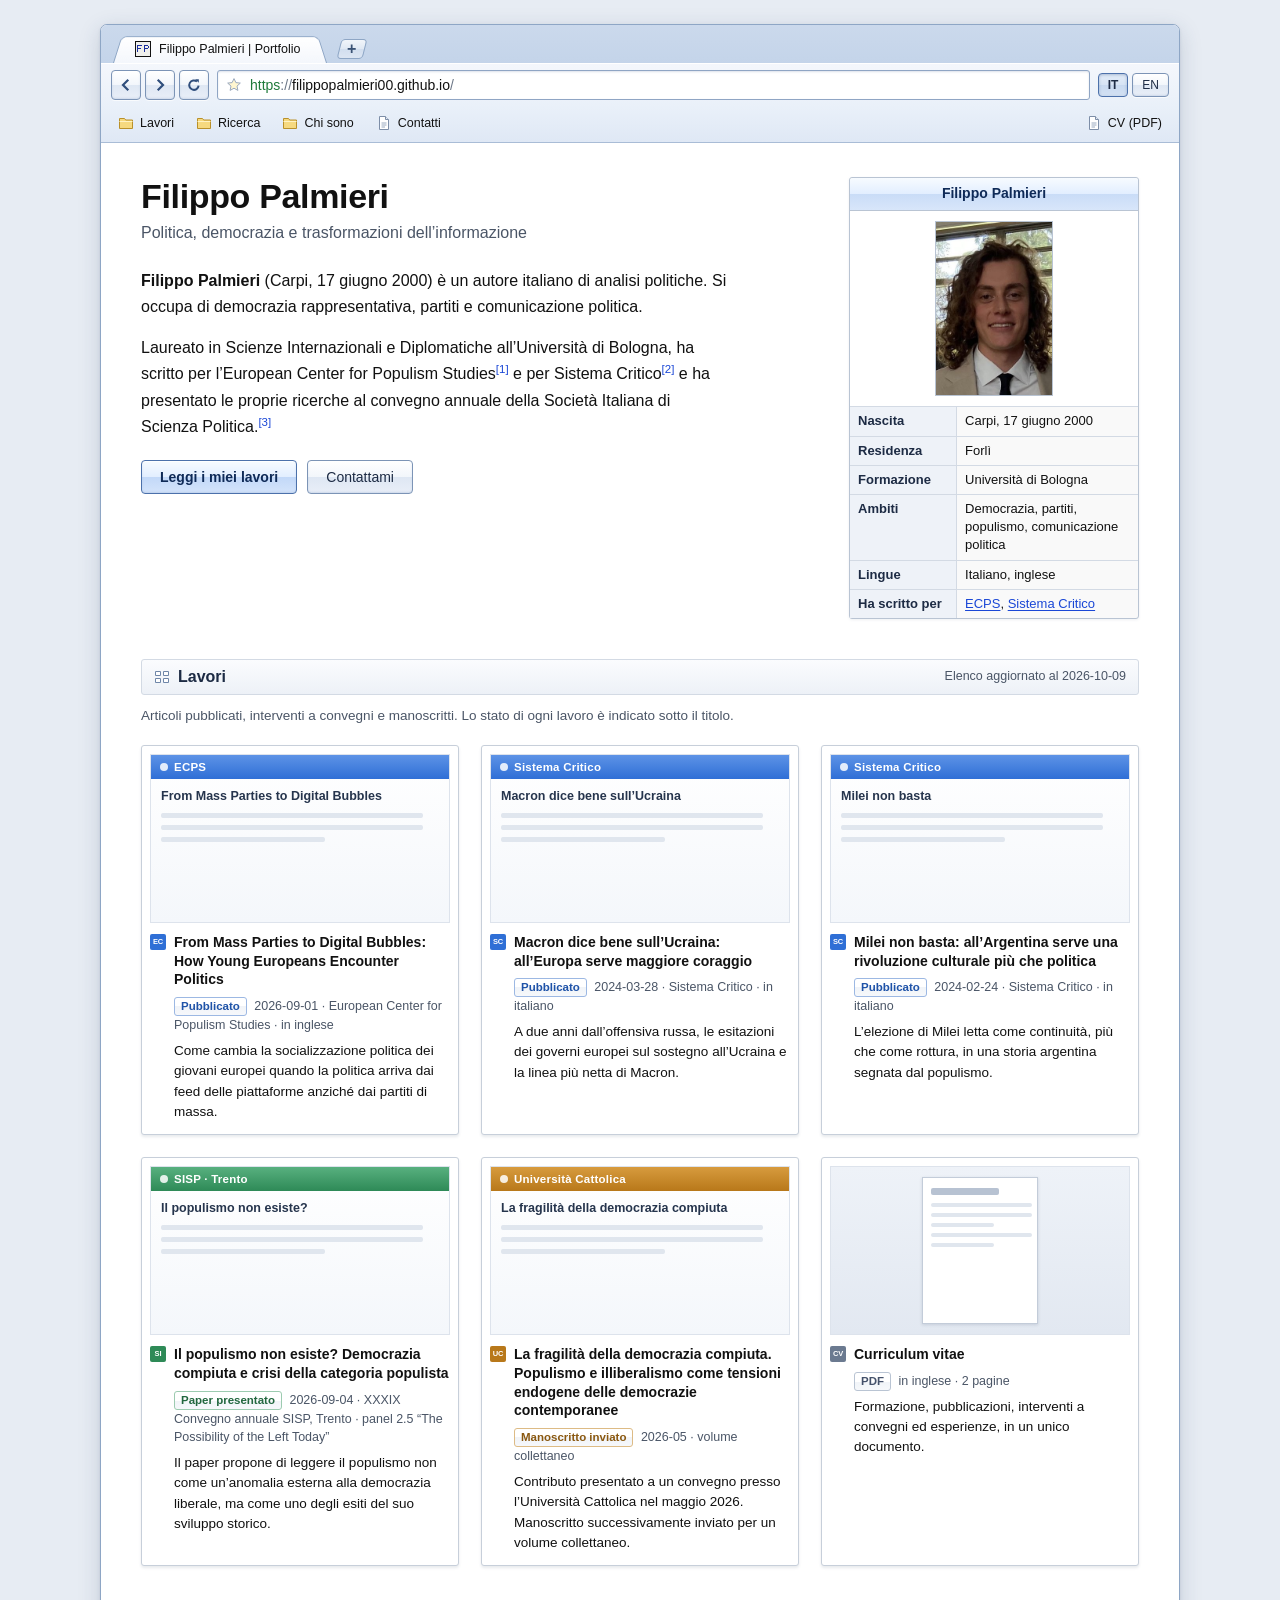
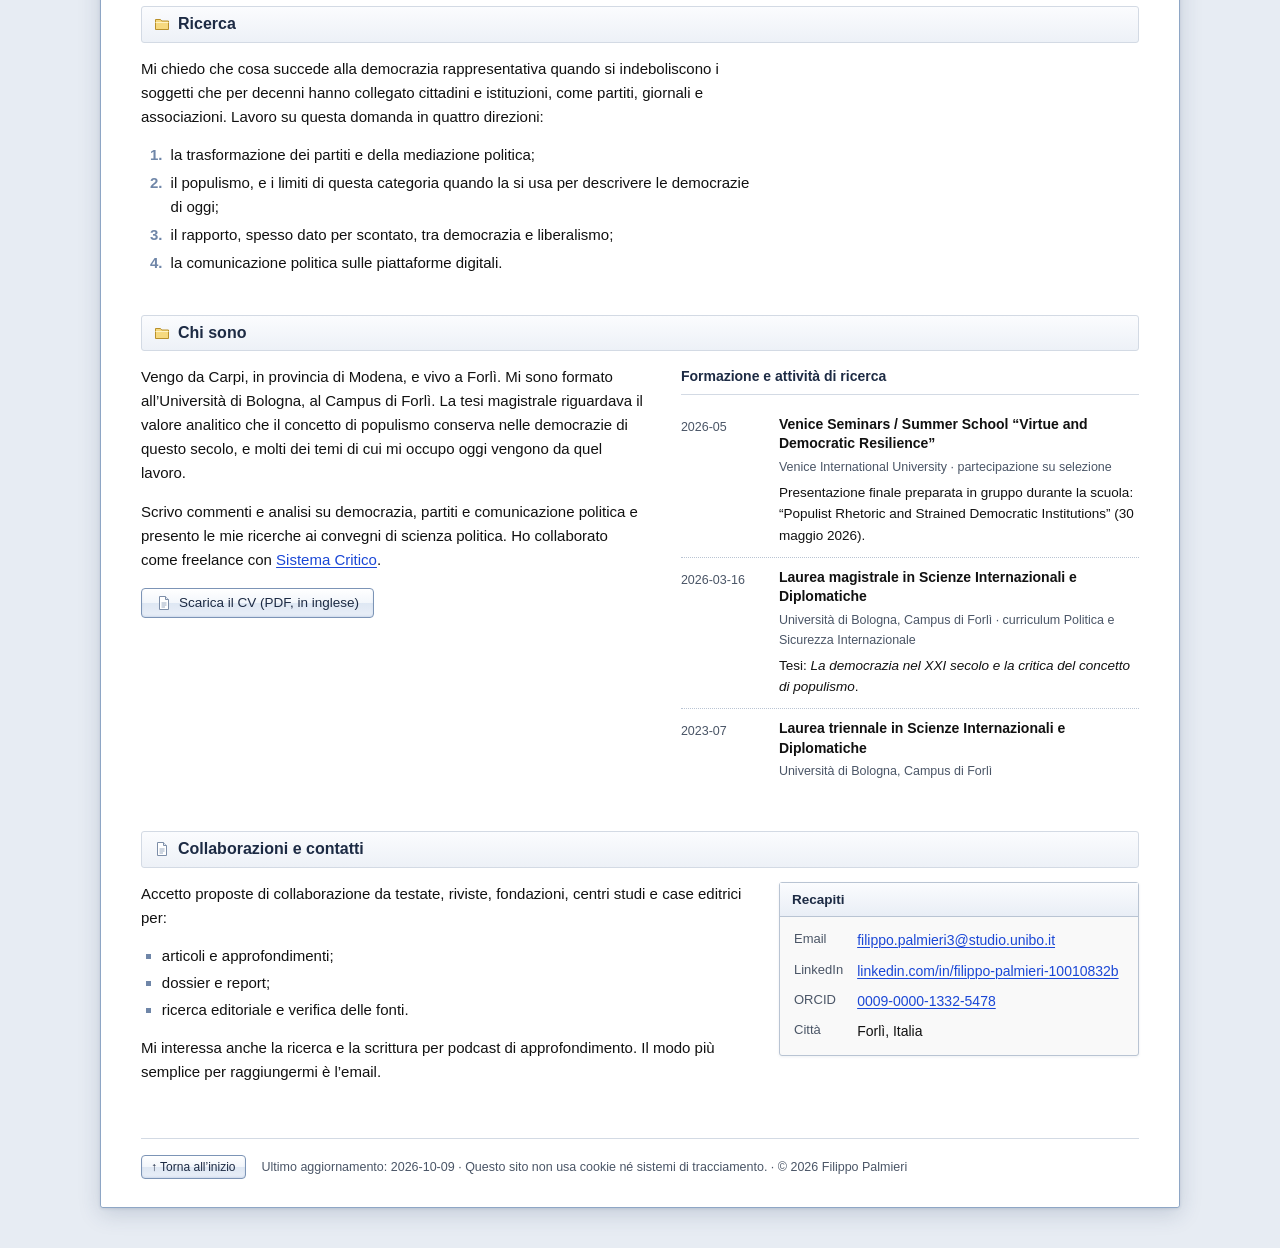
==== commit 73e01559: "Add files via upload" ====
--- a/index.html
+++ b/index.html
@@ -22,7 +22,7 @@
 <link rel="alternate" hreflang="en" href="https://filippopalmieri00.github.io/?lang=en">
 <link rel="alternate" hreflang="x-default" href="https://filippopalmieri00.github.io/">
 <link rel="icon" href="favicon.svg" type="image/svg+xml">
-<link rel="stylesheet" href="style.css?v=4">
+<link rel="stylesheet" href="style.css?v=5">
 <script>
   /* Sceglie la lingua prima che la pagina compaia: l'indirizzo con ?lang=en apre la versione inglese. */
   (function () {
@@ -33,7 +33,7 @@
     } catch (e) {}
   })();
 </script>
-<script src="main.js?v=4" defer></script>
+<script src="main.js?v=5" defer></script>
 </head>
 <body>
 
@@ -42,7 +42,8 @@
   - Ogni testo compare due volte: data-l="it" per l'italiano, data-l="en" per l'inglese.
   - Titoli, nomi, date e link si scrivono una volta sola.
   - Per aggiungere un lavoro copia un riquadro intero, da <li class="tile"> a </li>.
-  - Dopo ogni modifica aggiorna la data in fondo alla pagina ("Ultimo aggiornamento").
+  - Dopo ogni modifica aggiorna la data in fondo alla pagina ("Ultimo aggiornamento");
+    se hai aggiunto o cambiato un lavoro, aggiorna anche "Elenco aggiornato al" sopra la griglia.
 -->
 
 <a class="skip" href="#main"><span data-l="it">Vai al contenuto</span><span data-l="en">Skip to content</span></a>
@@ -135,7 +136,11 @@
 
     <!-- ===================== LAVORI: GRIGLIA "PIÙ VISITATI" ===================== -->
     <section id="works" aria-labelledby="h-works">
-      <h2 id="h-works" class="ntp-head"><svg class="ico" viewBox="0 0 16 16" width="16" height="16" aria-hidden="true"><use href="#ico-grid"/></svg><span data-l="it">Lavori</span><span data-l="en">Work</span></h2>
+      <div class="ntp-head ntp-bar">
+        <h2 id="h-works"><svg class="ico" viewBox="0 0 16 16" width="16" height="16" aria-hidden="true"><use href="#ico-grid"/></svg><span data-l="it">Lavori</span><span data-l="en">Work</span></h2>
+        <!-- Quando aggiungi o cambi un lavoro, aggiorna questa data e quella in fondo alla pagina -->
+        <p class="ntp-date"><span data-l="it">Elenco aggiornato al</span><span data-l="en">List updated</span> <time datetime="2026-10-09">2026-10-09</time></p>
+      </div>
       <p class="note"><span data-l="it">Articoli pubblicati, interventi a convegni e manoscritti. Lo stato di ogni lavoro è indicato sotto il titolo.</span><span data-l="en">Published articles, conference papers and manuscripts. The status of each item is shown under its title.</span></p>
 
       <!--
@@ -322,7 +327,7 @@
 
     <footer class="site-footer">
       <a class="gel gel-small" href="#top"><span data-l="it">↑ Torna all’inizio</span><span data-l="en">↑ Back to top</span></a>
-      <p><span data-l="it">Ultimo aggiornamento:</span><span data-l="en">Last updated:</span> <time datetime="2026-10-08">2026-10-08</time> · <span data-l="it">Questo sito non usa cookie né sistemi di tracciamento.</span><span data-l="en">This site uses no cookies and no tracking.</span> · © 2026 Filippo Palmieri</p>
+      <p><span data-l="it">Ultimo aggiornamento:</span><span data-l="en">Last updated:</span> <time datetime="2026-10-09">2026-10-09</time> · <span data-l="it">Questo sito non usa cookie né sistemi di tracciamento.</span><span data-l="en">This site uses no cookies and no tracking.</span> · © 2026 Filippo Palmieri</p>
     </footer>
 
   </main>
--- a/style.css
+++ b/style.css
@@ -344,6 +344,18 @@
   color: #1d2b44;
 }
 
+/* barra della griglia dei lavori: titolo a sinistra, data dell'elenco a destra */
+.ntp-bar { justify-content: space-between; flex-wrap: wrap; gap: 2px 14px; }
+.ntp-bar h2 {
+  display: flex;
+  align-items: center;
+  gap: 8px;
+  margin: 0;
+  font-size: inherit;
+  line-height: inherit;
+}
+.ntp-date { margin: 0; color: var(--ink-soft); font-size: 12.5px; font-weight: normal; }
+
 .note { margin: -4px 0 18px; color: var(--ink-soft); font-size: 13.5px; }
 .text { max-width: 74ch; }
 
@@ -655,9 +667,14 @@
   .window { border: 0; border-radius: 0; box-shadow: none; }
   .chrome { position: static; border-radius: 0; }
   section, .tile { scroll-margin-top: 12px; }
-  .tabstrip { height: 34px; padding: 0 8px; }
-  .tab { height: 27px; padding: 0 20px 0 16px; max-width: 76vw; }
-  .toolbar { gap: 6px; padding: 6px 8px; }
+  /* cornice più sottile: il nome compare prima, i preferiti stanno su una riga */
+  .tabstrip { height: 30px; padding: 0 8px; }
+  .tab { height: 25px; padding: 0 20px 0 16px; max-width: 76vw; font-size: 12px; }
+  .newtab { height: 18px; margin-bottom: 3px; }
+  .toolbar { gap: 6px; padding: 4px 8px 5px; }
+  .bookmarks .ico { display: none; }
+  .bookmarks ul { justify-content: space-between; gap: 0; padding: 2px 4px 3px; }
+  .bookmarks a { padding: 3px 7px; }
   .nav-buttons { gap: 3px; }
   .gel-round { width: 28px; min-height: 28px; }
   .omnibox { height: 28px; font-size: 13px; padding: 0 8px 0 6px; gap: 6px; }
@@ -674,6 +691,8 @@
 
 @media (max-width: 360px) {
   .nav-buttons [data-action="forward"] { display: none; }
+  .bookmarks a { padding: 3px 4px; font-size: 12px; }
+  .ntp-bar { padding-left: 9px; padding-right: 9px; }
 }
 
 /* ---------- stampa ---------- */
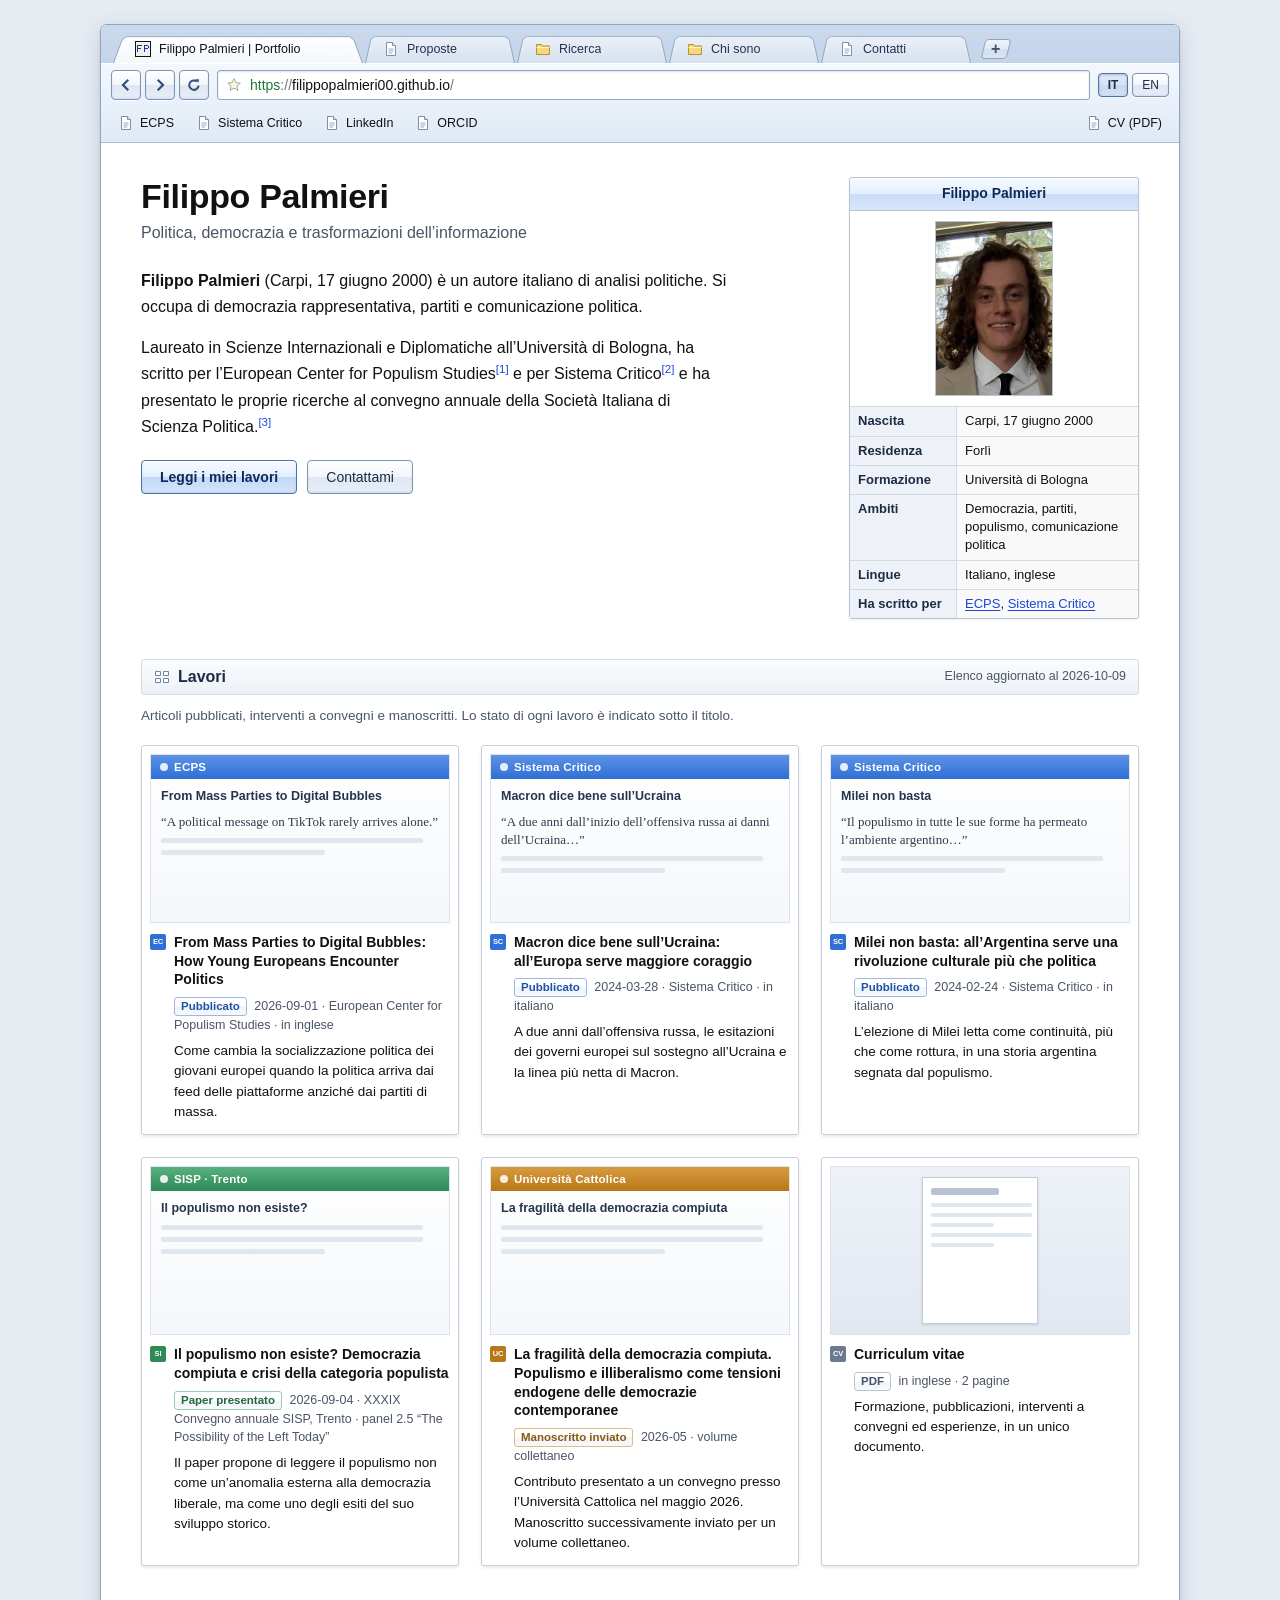
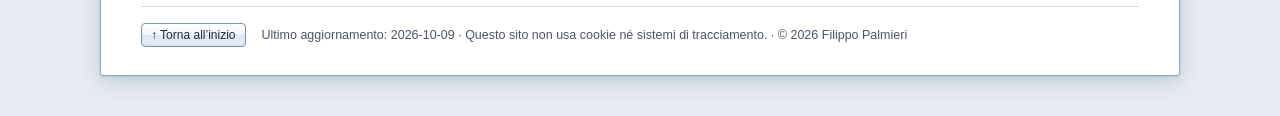
==== commit c5af9a50: "Add files via upload" ====
--- a/index.html
+++ b/index.html
@@ -22,7 +22,7 @@
 <link rel="alternate" hreflang="en" href="https://filippopalmieri00.github.io/?lang=en">
 <link rel="alternate" hreflang="x-default" href="https://filippopalmieri00.github.io/">
 <link rel="icon" href="favicon.svg" type="image/svg+xml">
-<link rel="stylesheet" href="style.css?v=5">
+<link rel="stylesheet" href="style.css?v=6">
 <script>
   /* Sceglie la lingua prima che la pagina compaia: l'indirizzo con ?lang=en apre la versione inglese. */
   (function () {
@@ -31,9 +31,13 @@
     try {
       if (new URLSearchParams(window.location.search).get("lang") === "en") root.lang = "en-GB";
     } catch (e) {}
+    /* Sul computer le sezioni si aprono come schede: lo decide subito, per evitare uno sfarfallio */
+    try {
+      if (window.matchMedia("(min-width: 761px)").matches) root.className += " tabbed";
+    } catch (e) {}
   })();
 </script>
-<script src="main.js?v=5" defer></script>
+<script src="main.js?v=6" defer></script>
 </head>
 <body>
 
@@ -54,13 +58,34 @@
   <!-- ===================== FINESTRA DEL BROWSER (2008) ===================== -->
   <header class="chrome">
 
-    <div class="tabstrip">
-      <div class="tab tab-active">
+    <!--
+      SCHEDE: ognuna apre una sezione, come le schede di un browser.
+      Sul computer (con JavaScript) si vede una sezione alla volta; sul telefono
+      e senza JavaScript si vede tutta la pagina e c'è solo la prima scheda.
+    -->
+    <nav class="tabstrip" aria-label="Pagine del sito" data-aria-it="Pagine del sito" data-aria-en="Site pages">
+      <a class="tab tab-home tab-active" href="#home" data-tab="home">
         <img class="tab-icon" src="favicon.svg" width="16" height="16" alt="">
         <span class="tab-title">Filippo Palmieri | Portfolio</span>
-      </div>
+      </a>
+      <a class="tab tab-more" href="#topics" data-tab="topics">
+        <svg class="ico tab-icon" viewBox="0 0 16 16" width="16" height="16" aria-hidden="true"><use href="#ico-page"/></svg>
+        <span class="tab-title"><span data-l="it">Proposte</span><span data-l="en">Pitches</span></span>
+      </a>
+      <a class="tab tab-more" href="#research" data-tab="research">
+        <svg class="ico tab-icon" viewBox="0 0 16 16" width="16" height="16" aria-hidden="true"><use href="#ico-folder"/></svg>
+        <span class="tab-title"><span data-l="it">Ricerca</span><span data-l="en">Research</span></span>
+      </a>
+      <a class="tab tab-more" href="#about" data-tab="about">
+        <svg class="ico tab-icon" viewBox="0 0 16 16" width="16" height="16" aria-hidden="true"><use href="#ico-folder"/></svg>
+        <span class="tab-title"><span data-l="it">Chi sono</span><span data-l="en">About</span></span>
+      </a>
+      <a class="tab tab-more" href="#contact" data-tab="contact">
+        <svg class="ico tab-icon" viewBox="0 0 16 16" width="16" height="16" aria-hidden="true"><use href="#ico-page"/></svg>
+        <span class="tab-title"><span data-l="it">Contatti</span><span data-l="en">Contact</span></span>
+      </a>
       <a class="newtab" href="./" target="_blank" rel="noopener" aria-label="Apri il sito in una nuova scheda" data-aria-it="Apri il sito in una nuova scheda" data-aria-en="Open the site in a new tab" title="Nuova scheda" data-title-it="Nuova scheda" data-title-en="New tab"><span aria-hidden="true">+</span></a>
-    </div>
+    </nav>
 
     <div class="toolbar">
       <div class="nav-buttons needs-js">
@@ -86,9 +111,21 @@
       </nav>
     </div>
 
-    <nav class="bookmarks" aria-label="Sezioni" data-aria-it="Sezioni" data-aria-en="Sections">
-      <ul>
+    <!--
+      PREFERITI: sul computer portano ai tuoi lavori e profili fuori dal sito;
+      sul telefono, dove le schede non ci sono, portano alle sezioni della pagina.
+    -->
+    <nav class="bookmarks" aria-label="Preferiti" data-aria-it="Preferiti" data-aria-en="Bookmarks">
+      <ul class="bm-links">
+        <li><a href="https://www.populismstudies.org/from-mass-parties-to-digital-bubbles-how-young-europeans-encounter-politics/" hreflang="en"><svg class="ico" viewBox="0 0 16 16" width="16" height="16" aria-hidden="true"><use href="#ico-page"/></svg>ECPS</a></li>
+        <li><a href="https://www.sistemacritico.it/author/f-palmieri/" hreflang="it"><svg class="ico" viewBox="0 0 16 16" width="16" height="16" aria-hidden="true"><use href="#ico-page"/></svg>Sistema Critico</a></li>
+        <li><a href="https://www.linkedin.com/in/filippo-palmieri-10010832b/"><svg class="ico" viewBox="0 0 16 16" width="16" height="16" aria-hidden="true"><use href="#ico-page"/></svg>LinkedIn</a></li>
+        <li><a href="https://orcid.org/0009-0000-1332-5478"><svg class="ico" viewBox="0 0 16 16" width="16" height="16" aria-hidden="true"><use href="#ico-page"/></svg>ORCID</a></li>
+        <li class="bm-right"><a href="Filippo_Palmieri_CV.pdf" type="application/pdf"><svg class="ico" viewBox="0 0 16 16" width="16" height="16" aria-hidden="true"><use href="#ico-page"/></svg>CV (PDF)</a></li>
+      </ul>
+      <ul class="bm-sections">
         <li><a href="#works"><svg class="ico" viewBox="0 0 16 16" width="16" height="16" aria-hidden="true"><use href="#ico-folder"/></svg><span data-l="it">Lavori</span><span data-l="en">Work</span></a></li>
+        <li><a href="#topics"><svg class="ico" viewBox="0 0 16 16" width="16" height="16" aria-hidden="true"><use href="#ico-page"/></svg><span data-l="it">Proposte</span><span data-l="en">Pitches</span></a></li>
         <li><a href="#research"><svg class="ico" viewBox="0 0 16 16" width="16" height="16" aria-hidden="true"><use href="#ico-folder"/></svg><span data-l="it">Ricerca</span><span data-l="en">Research</span></a></li>
         <li><a href="#about"><svg class="ico" viewBox="0 0 16 16" width="16" height="16" aria-hidden="true"><use href="#ico-folder"/></svg><span data-l="it">Chi sono</span><span data-l="en">About</span></a></li>
         <li><a href="#contact"><svg class="ico" viewBox="0 0 16 16" width="16" height="16" aria-hidden="true"><use href="#ico-page"/></svg><span data-l="it">Contatti</span><span data-l="en">Contact</span></a></li>
@@ -100,6 +137,9 @@
 
   <!-- ===================== CONTENUTO DELLA PAGINA ===================== -->
   <main id="main" class="page" tabindex="-1">
+
+    <!-- Prima scheda: apertura + griglia dei lavori -->
+    <div id="home" class="view is-current" data-panel data-doc-it="Filippo Palmieri | Portfolio" data-doc-en="Filippo Palmieri | Portfolio">
 
     <!-- ===================== APERTURA (voce in stile enciclopedia) ===================== -->
     <section class="intro" aria-labelledby="name">
@@ -154,7 +194,7 @@
 
         <li class="tile" id="w-ecps">
           <a class="tile-link" href="https://www.populismstudies.org/from-mass-parties-to-digital-bubbles-how-young-europeans-encounter-politics/" hreflang="en">
-            <span class="thumb thumb-pub" aria-hidden="true"><span class="th-bar"><span class="th-dot"></span>ECPS</span><span class="th-t">From Mass Parties to Digital Bubbles</span><span class="th-l"></span><span class="th-l"></span><span class="th-l th-s"></span></span>
+            <span class="thumb thumb-pub" aria-hidden="true"><span class="th-bar"><span class="th-dot"></span>ECPS</span><span class="th-t">From Mass Parties to Digital Bubbles</span><span class="th-x" lang="en">“A political message on TikTok rarely arrives alone.”</span><span class="th-l"></span><span class="th-l th-s"></span></span>
             <span class="tile-title"><span class="fav fav-pub" aria-hidden="true">EC</span><span lang="en">From Mass Parties to Digital Bubbles: How Young Europeans Encounter Politics</span></span>
           </a>
           <p class="tile-meta"><span class="chip chip-pub"><span data-l="it">Pubblicato</span><span data-l="en">Published</span></span> <time datetime="2026-09-01">2026-09-01</time> · European Center for Populism Studies · <span data-l="it">in inglese</span><span data-l="en">in English</span></p>
@@ -164,7 +204,7 @@
 
         <li class="tile" id="w-sc">
           <a class="tile-link" href="https://www.sistemacritico.it/macron-dice-bene-sullucraina-alleuropa-serve-maggiore-coraggio/" hreflang="it">
-            <span class="thumb thumb-pub" aria-hidden="true"><span class="th-bar"><span class="th-dot"></span>Sistema Critico</span><span class="th-t">Macron dice bene sull’Ucraina</span><span class="th-l"></span><span class="th-l"></span><span class="th-l th-s"></span></span>
+            <span class="thumb thumb-pub" aria-hidden="true"><span class="th-bar"><span class="th-dot"></span>Sistema Critico</span><span class="th-t">Macron dice bene sull’Ucraina</span><span class="th-x" lang="it">“A due anni dall’inizio dell’offensiva russa ai danni dell’Ucraina…”</span><span class="th-l"></span><span class="th-l th-s"></span></span>
             <span class="tile-title"><span class="fav fav-pub" aria-hidden="true">SC</span><span lang="it">Macron dice bene sull’Ucraina: all’Europa serve maggiore coraggio</span></span>
           </a>
           <p class="tile-meta"><span class="chip chip-pub"><span data-l="it">Pubblicato</span><span data-l="en">Published</span></span> <time datetime="2024-03-28">2024-03-28</time> · Sistema Critico · <span data-l="it">in italiano</span><span data-l="en">in Italian</span></p>
@@ -174,7 +214,7 @@
 
         <li class="tile" id="w-sc2">
           <a class="tile-link" href="https://www.sistemacritico.it/milei-non-basta-allargentina-serve-una-rivoluzione-culturale/" hreflang="it">
-            <span class="thumb thumb-pub" aria-hidden="true"><span class="th-bar"><span class="th-dot"></span>Sistema Critico</span><span class="th-t">Milei non basta</span><span class="th-l"></span><span class="th-l"></span><span class="th-l th-s"></span></span>
+            <span class="thumb thumb-pub" aria-hidden="true"><span class="th-bar"><span class="th-dot"></span>Sistema Critico</span><span class="th-t">Milei non basta</span><span class="th-x" lang="it">“Il populismo in tutte le sue forme ha permeato l’ambiente argentino…”</span><span class="th-l"></span><span class="th-l th-s"></span></span>
             <span class="tile-title"><span class="fav fav-pub" aria-hidden="true">SC</span><span lang="it">Milei non basta: all’Argentina serve una rivoluzione culturale più che politica</span></span>
           </a>
           <p class="tile-meta"><span class="chip chip-pub"><span data-l="it">Pubblicato</span><span data-l="en">Published</span></span> <time datetime="2024-02-24">2024-02-24</time> · Sistema Critico · <span data-l="it">in italiano</span><span data-l="en">in Italian</span></p>
@@ -215,8 +255,48 @@
       </ul>
     </section>
 
+    </div>
+
+    <!-- ===================== COSA POSSO SCRIVERE ===================== -->
+    <!--
+      Ogni tema ha: titolo, una frase sul taglio, e il lavoro su cui si basa.
+      Aggiungi un tema copiando un blocco intero, da <li class="topic"> a </li>.
+    -->
+    <section id="topics" class="view" data-panel aria-labelledby="h-topics" data-doc-it="Proposte | Filippo Palmieri" data-doc-en="Pitches | Filippo Palmieri">
+      <h2 id="h-topics" class="ntp-head"><svg class="ico" viewBox="0 0 16 16" width="16" height="16" aria-hidden="true"><use href="#ico-page"/></svg><span data-l="it">Cosa posso scrivere</span><span data-l="en">What I can write about</span></h2>
+      <p class="note"><span data-l="it">Temi su cui posso proporre articoli, analisi e approfondimenti, in italiano o in inglese.</span><span data-l="en">Subjects I can pitch articles, analysis and longer pieces on, in Italian or English.</span></p>
+
+      <ul class="topics">
+        <li class="topic">
+          <h3 class="topic-title"><svg class="ico" viewBox="0 0 16 16" width="16" height="16" aria-hidden="true"><use href="#ico-folder"/></svg><span data-l="it">Populismo e democrazia liberale</span><span data-l="en">Populism and liberal democracy</span></h3>
+          <p data-l="it">Perché l’etichetta di populismo spiega meno di quanto sembra, e che cosa dice invece sul modo in cui funzionano le democrazie liberali.</p>
+          <p data-l="en">Why the populist label explains less than it seems to, and what it reveals about how liberal democracies actually work.</p>
+          <p class="topic-base"><span data-l="it">Si basa su:</span><span data-l="en">Builds on:</span> <a href="#r-sisp"><span data-l="it">paper SISP</span><span data-l="en">SISP paper</span></a>, <a href="#r-catt"><span data-l="it">contributo Cattolica</span><span data-l="en">Cattolica paper</span></a>, <a href="#w-sc2"><span data-l="it">articolo su Milei</span><span data-l="en">article on Milei</span></a></p>
+        </li>
+        <li class="topic">
+          <h3 class="topic-title"><svg class="ico" viewBox="0 0 16 16" width="16" height="16" aria-hidden="true"><use href="#ico-folder"/></svg><span data-l="it">Giovani, partiti e piattaforme</span><span data-l="en">Young people, parties and platforms</span></h3>
+          <p data-l="it">Come i giovani incontrano la politica ora che i partiti di massa non fanno più da tramite, e che cosa cambia per la partecipazione.</p>
+          <p data-l="en">How young people encounter politics now that mass parties no longer act as the go-between, and what that means for participation.</p>
+          <p class="topic-base"><span data-l="it">Si basa su:</span><span data-l="en">Builds on:</span> <a href="#w-ecps"><span data-l="it">articolo per l’ECPS</span><span data-l="en">ECPS article</span></a></p>
+        </li>
+        <li class="topic">
+          <h3 class="topic-title"><svg class="ico" viewBox="0 0 16 16" width="16" height="16" aria-hidden="true"><use href="#ico-folder"/></svg><span data-l="it">Europa, Ucraina e sicurezza</span><span data-l="en">Europe, Ukraine and security</span></h3>
+          <p data-l="it">Le scelte dei governi europei su Ucraina, difesa e politica estera, lette con gli strumenti della scienza politica.</p>
+          <p data-l="en">European governments’ choices on Ukraine, defence and foreign policy, read through the lens of political science.</p>
+          <p class="topic-base"><span data-l="it">Si basa su:</span><span data-l="en">Builds on:</span> <a href="#w-sc"><span data-l="it">articolo su Macron e l’Ucraina</span><span data-l="en">article on Macron and Ukraine</span></a>, <a href="#about"><span data-l="it">curriculum in Politica e Sicurezza Internazionale</span><span data-l="en">International Politics and Security track</span></a></p>
+        </li>
+        <li class="topic">
+          <h3 class="topic-title"><svg class="ico" viewBox="0 0 16 16" width="16" height="16" aria-hidden="true"><use href="#ico-folder"/></svg><span data-l="it">Politica italiana per lettori stranieri</span><span data-l="en">Italian politics for international readers</span></h3>
+          <p data-l="it">Partiti, governo e riforme istituzionali raccontati in inglese, con il contesto che serve a chi segue l’Italia dall’estero.</p>
+          <p data-l="en">Parties, government and institutional reform explained in English, with the context readers outside Italy need.</p>
+        </li>
+      </ul>
+
+      <p class="cta"><a class="gel gel-primary" href="mailto:filippo.palmieri3@studio.unibo.it?subject=Proposta%20di%20collaborazione" data-l="it">Scrivimi per un pezzo</a><a class="gel gel-primary" href="mailto:filippo.palmieri3@studio.unibo.it?subject=Commission%20enquiry" data-l="en">Email me about a piece</a></p>
+    </section>
+
     <!-- ===================== RICERCA ===================== -->
-    <section id="research" aria-labelledby="h-research">
+    <section id="research" class="view" data-panel aria-labelledby="h-research" data-doc-it="Ricerca | Filippo Palmieri" data-doc-en="Research | Filippo Palmieri">
       <h2 id="h-research" class="ntp-head"><svg class="ico" viewBox="0 0 16 16" width="16" height="16" aria-hidden="true"><use href="#ico-folder"/></svg><span data-l="it">Ricerca</span><span data-l="en">Research</span></h2>
 
       <p class="text" data-l="it">Mi chiedo che cosa succede alla democrazia rappresentativa quando si indeboliscono i soggetti che per decenni hanno collegato cittadini e istituzioni, come partiti, giornali e associazioni. Lavoro su questa domanda in quattro direzioni:</p>
@@ -237,7 +317,7 @@
     </section>
 
     <!-- ===================== CHI SONO ===================== -->
-    <section id="about" aria-labelledby="h-about">
+    <section id="about" class="view" data-panel aria-labelledby="h-about" data-doc-it="Chi sono | Filippo Palmieri" data-doc-en="About | Filippo Palmieri">
       <h2 id="h-about" class="ntp-head"><svg class="ico" viewBox="0 0 16 16" width="16" height="16" aria-hidden="true"><use href="#ico-folder"/></svg><span data-l="it">Chi sono</span><span data-l="en">About</span></h2>
 
       <div class="about-cols">
@@ -288,7 +368,7 @@
     </section>
 
     <!-- ===================== COLLABORAZIONI E CONTATTI ===================== -->
-    <section id="contact" aria-labelledby="h-contact">
+    <section id="contact" class="view" data-panel aria-labelledby="h-contact" data-doc-it="Contatti | Filippo Palmieri" data-doc-en="Contact | Filippo Palmieri">
       <h2 id="h-contact" class="ntp-head"><svg class="ico" viewBox="0 0 16 16" width="16" height="16" aria-hidden="true"><use href="#ico-page"/></svg><span data-l="it">Collaborazioni e contatti</span><span data-l="en">Commissions and contact</span></h2>
 
       <div class="contact-cols">
@@ -313,7 +393,7 @@
           <p class="panel-title"><span data-l="it">Recapiti</span><span data-l="en">Details</span></p>
           <dl class="contact-list">
             <dt>Email</dt>
-            <dd><a href="mailto:filippo.palmieri3@studio.unibo.it">filippo.palmieri3@studio.unibo.it</a></dd>
+            <dd><a href="mailto:filippo.palmieri3@studio.unibo.it?subject=Proposta%20di%20collaborazione" data-l="it">filippo.palmieri3@studio.unibo.it</a><a href="mailto:filippo.palmieri3@studio.unibo.it?subject=Commission%20enquiry" data-l="en">filippo.palmieri3@studio.unibo.it</a></dd>
             <dt>LinkedIn</dt>
             <dd><a href="https://www.linkedin.com/in/filippo-palmieri-10010832b/">linkedin.com/in/filippo-palmieri-10010832b</a></dd>
             <dt>ORCID</dt>
--- a/style.css
+++ b/style.css
@@ -157,6 +157,20 @@
 
 .tab-icon { flex: none; display: block; }
 .tab-title { overflow: hidden; white-space: nowrap; text-overflow: ellipsis; }
+
+/* più schede: quella attiva è chiara e si unisce alla barra; le altre restano velate */
+a.tab { text-decoration: none; cursor: pointer; }
+a.tab:visited { color: var(--ink); }
+.tab-home { flex: 0 1 250px; }
+.tab-more { flex: 0 1 150px; padding: 0 18px 0 18px; color: #22334d; }
+a.tab-more:visited { color: #22334d; }
+.tab:not(.tab-active)::before {
+  background: linear-gradient(to bottom, rgba(255,255,255,0.62) 0%, rgba(255,255,255,0.30) 100%);
+  box-shadow: inset 0 1px 0 rgba(255,255,255,0.7);
+}
+.tab:not(.tab-active):hover::before { background: linear-gradient(to bottom, rgba(255,255,255,0.9) 0%, rgba(255,255,255,0.55) 100%); }
+.tab-active { z-index: 2; }
+.tab:focus-visible { outline-offset: -3px; box-shadow: none; }
 
 .newtab {
   display: grid;
@@ -304,6 +318,8 @@
   background: linear-gradient(to bottom, #ffffff 0%, #eef4fc 50%, #dde8f6 50%, #e8eff9 100%);
 }
 .bookmarks .bm-right { margin-left: auto; }
+/* computer: preferiti verso l'esterno; telefono: preferiti verso le sezioni */
+.bookmarks .bm-sections { display: none; }
 
 .ico { flex: none; display: block; width: 16px; height: 16px; }
 
@@ -316,7 +332,8 @@
 }
 .page:focus { outline: none; }
 
-section { scroll-margin-top: 130px; margin-bottom: 40px; }
+section, .view { scroll-margin-top: 130px; }
+section { margin-bottom: 40px; }
 
 h1 {
   margin: 0;
@@ -343,6 +360,55 @@
   line-height: 1.4;
   color: #1d2b44;
 }
+
+/* ---------- schede: una sezione alla volta (solo computer, con JavaScript) ---------- */
+
+html.tabbed .view:not(.is-current) { display: none; }
+/* una scheda si apre sempre dall'alto della finestra */
+html.tabbed .view { scroll-margin-top: 100vh; }
+html.tabbed .page { display: flex; flex-direction: column; min-height: calc(100vh - 150px); }
+html.tabbed .site-footer { margin-top: auto; }
+.view > h2:focus, .view h1:focus { outline: none; }
+
+/* ---------- pagina d'errore (404.html) ---------- */
+
+.err { min-height: 60vh; text-align: center; padding-top: 56px; padding-bottom: 56px; }
+.tab-wide { flex-basis: 340px; max-width: 340px; }
+.err-icon { display: block; margin: 0 auto 18px; }
+.err h1 { margin-bottom: 10px; font-size: 28px; }
+.err h2 { margin: 26px 0 8px; font-size: 18px; color: #1d2b44; }
+.err p { max-width: 56ch; margin-left: auto; margin-right: auto; }
+.err-en { padding-top: 4px; border-top: 1px solid var(--line); max-width: 60ch; margin: 22px auto 0; }
+.err .cta { display: flex; flex-wrap: wrap; justify-content: center; gap: 10px; margin-top: 26px; }
+
+/* ---------- cosa posso scrivere ---------- */
+
+.topics {
+  display: grid;
+  grid-template-columns: repeat(2, minmax(0, 1fr));
+  gap: 18px;
+  margin: 0 0 22px;
+  padding: 0;
+  list-style: none;
+}
+.topic {
+  padding: 12px 16px 6px;
+  border: 1px solid #c7cfda;
+  border-radius: 3px;
+  background: linear-gradient(to bottom, #ffffff 0%, #ffffff 60%, #f6f8fc 100%);
+  box-shadow: 0 2px 3px rgba(30, 50, 80, 0.08);
+}
+.topic-title {
+  display: flex;
+  align-items: center;
+  gap: 8px;
+  margin: 0 0 6px;
+  font-size: 15px;
+  line-height: 1.35;
+  color: #1d2b44;
+}
+.topic p { margin-bottom: 0.6rem; }
+.topic-base { color: var(--ink-soft); font-size: 13px; }
 
 /* barra della griglia dei lavori: titolo a sinistra, data dell'elenco a destra */
 .ntp-bar { justify-content: space-between; flex-wrap: wrap; gap: 2px 14px; }
@@ -491,6 +557,18 @@
   font-weight: bold;
   line-height: 1.25;
 }
+/* l'attacco vero dell'articolo, come nella miniatura di una pagina */
+.th-x {
+  display: -webkit-box;
+  -webkit-box-orient: vertical;
+  -webkit-line-clamp: 3;
+  overflow: hidden;
+  margin: 0 10px;
+  color: #2f3a4b;
+  font-family: Georgia, "Times New Roman", serif;
+  font-size: 13px;
+  line-height: 1.4;
+}
 
 .thumb-pub .th-bar { background: linear-gradient(to bottom, #5d93e6, var(--pub)); }
 .thumb-talk .th-bar { background: linear-gradient(to bottom, #58b07f, var(--talk)); }
@@ -656,6 +734,11 @@
 }
 
 @media (max-width: 760px) {
+  /* niente schede multiple: la pagina si legge scorrendo, i preferiti portano alle sezioni */
+  .tab-more { display: none; }
+  .bookmarks .bm-links { display: none; }
+  .bookmarks .bm-sections { display: flex; }
+  .topics { grid-template-columns: minmax(0, 1fr); }
   .intro { grid-template-columns: minmax(0, 1fr); }
   .infobox { max-width: 380px; margin-top: 26px; }
 }
@@ -666,7 +749,7 @@
   .desk { padding: 0; }
   .window { border: 0; border-radius: 0; box-shadow: none; }
   .chrome { position: static; border-radius: 0; }
-  section, .tile { scroll-margin-top: 12px; }
+  section, .view, .tile { scroll-margin-top: 12px; }
   /* cornice più sottile: il nome compare prima, i preferiti stanno su una riga */
   .tabstrip { height: 30px; padding: 0 8px; }
   .tab { height: 25px; padding: 0 20px 0 16px; max-width: 76vw; font-size: 12px; }
@@ -679,7 +762,8 @@
   .gel-round { width: 28px; min-height: 28px; }
   .omnibox { height: 28px; font-size: 13px; padding: 0 8px 0 6px; gap: 6px; }
   .url-scheme, .url-sep { display: none; }
-  .bookmarks .bm-right { margin-left: 0; }
+  /* sul telefono il CV resta nella griglia dei lavori e in Chi sono */
+  .bookmarks .bm-sections .bm-right { display: none; }
   .page { padding: 24px 16px 20px; }
   h1 { font-size: 28px; }
   .tiles { grid-template-columns: minmax(0, 1fr); gap: 16px; }
@@ -702,6 +786,8 @@
   .desk { padding: 0; }
   .window { border: 0; box-shadow: none; }
   .chrome, .cta, .skip, .site-footer .gel { display: none !important; }
+  html.tabbed .view { display: block !important; }
+  html.tabbed .page { display: block; min-height: 0; }
   .page { padding: 0; }
   .tile { break-inside: avoid; box-shadow: none; }
 }
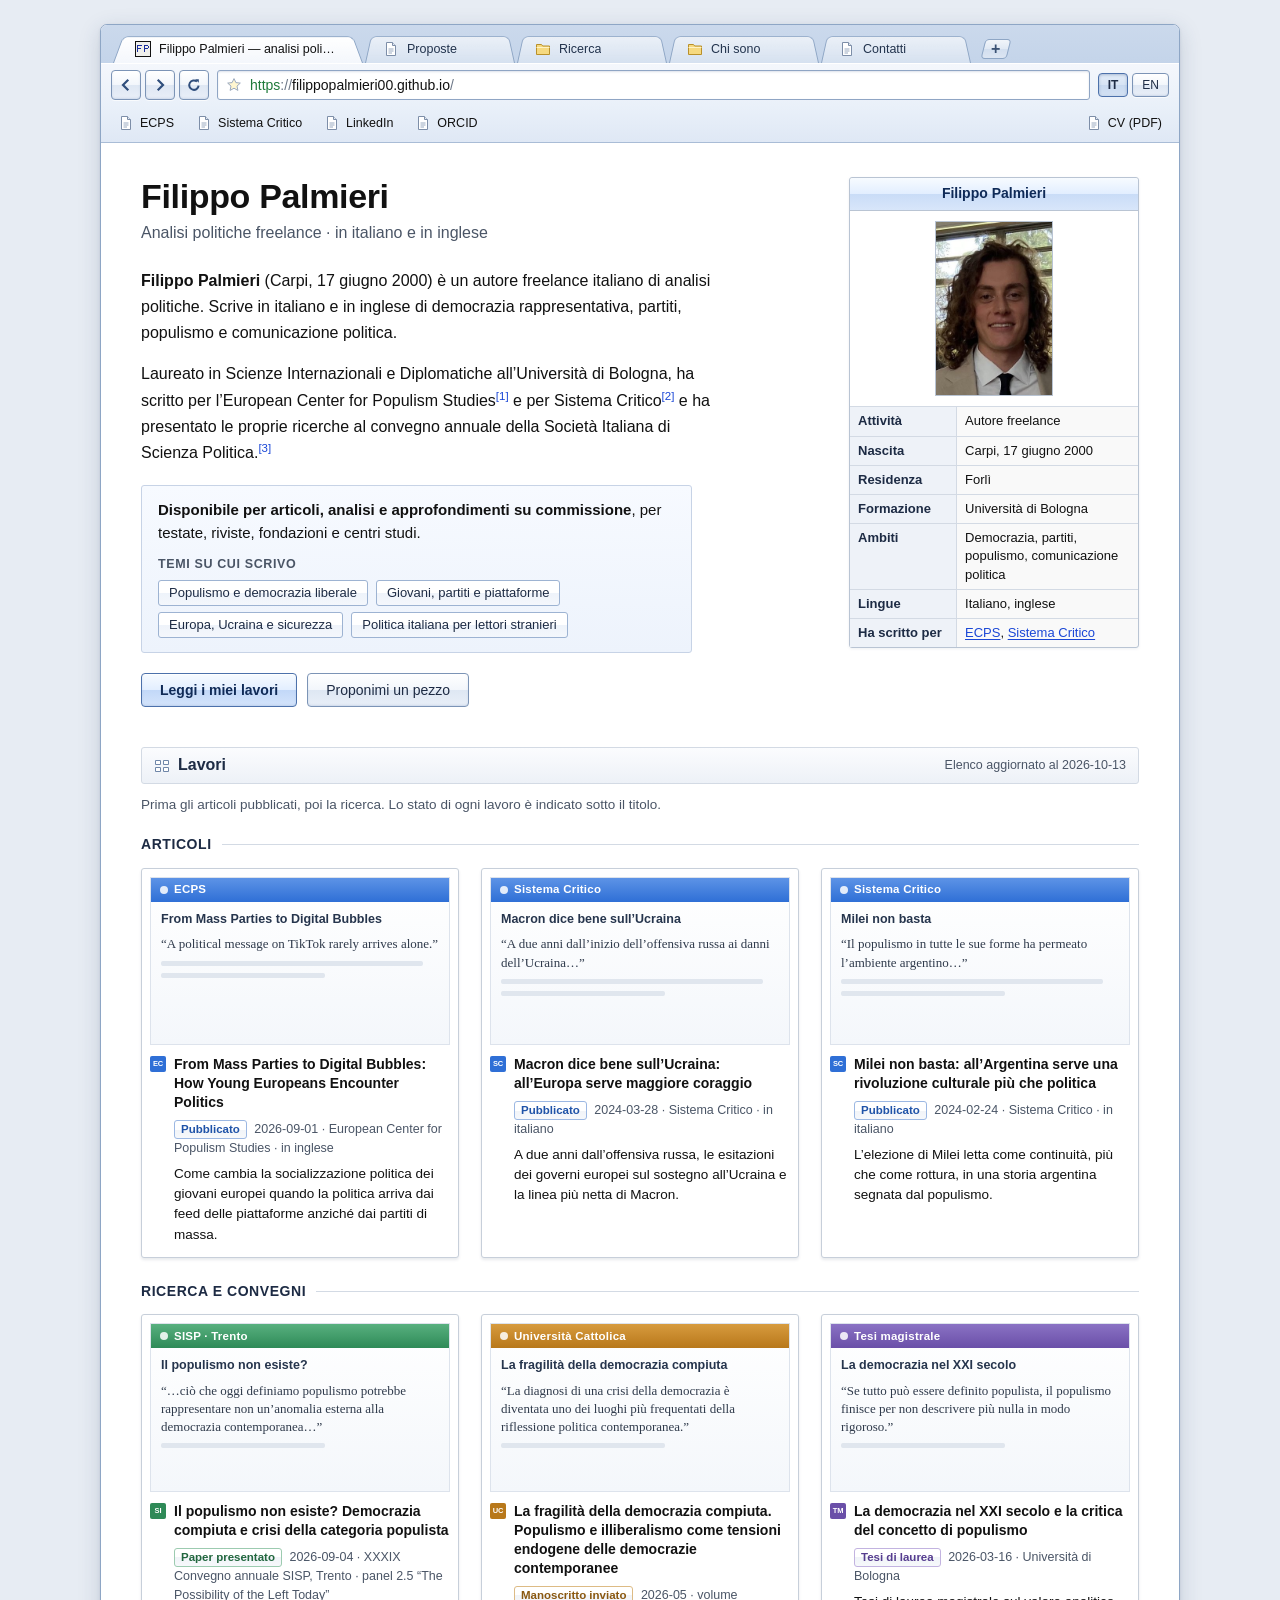
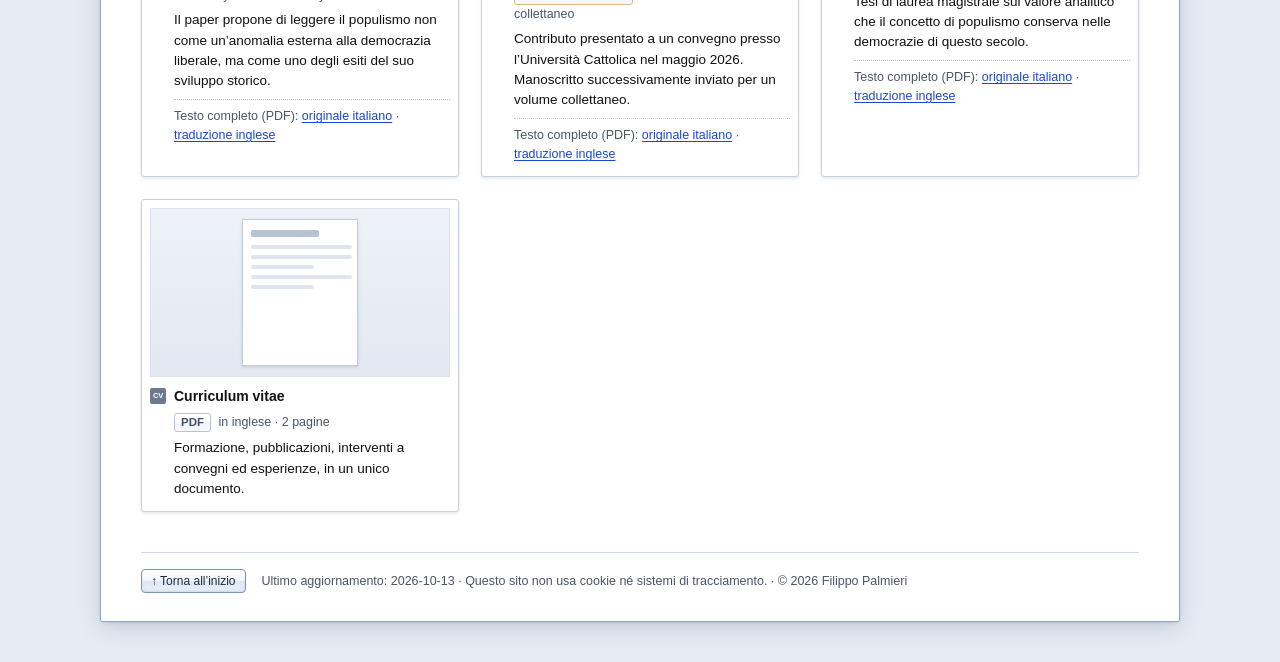
==== commit 677043cb: "Add files via upload" ====
--- a/index.html
+++ b/index.html
@@ -3,13 +3,13 @@
 <head>
 <meta charset="utf-8">
 <meta name="viewport" content="width=device-width, initial-scale=1">
-<title>Filippo Palmieri | Portfolio</title>
-<meta name="description" content="Filippo Palmieri si occupa di democrazia rappresentativa, trasformazione dei partiti e comunicazione politica. Scritti, ricerca e contatti per collaborazioni editoriali." data-en="Filippo Palmieri works on representative democracy, the transformation of political parties and political communication. Writing, research and contact details for editorial commissions.">
+<title>Filippo Palmieri — analisi politiche freelance</title>
+<meta name="description" content="Filippo Palmieri, autore freelance di analisi politiche in italiano e in inglese: democrazia rappresentativa, partiti, populismo e comunicazione politica. Articoli, ricerca e contatti per collaborazioni su commissione." data-en="Filippo Palmieri, freelance writer on politics in English and Italian: representative democracy, parties, populism and political communication. Articles, research and contact details for commissions.">
 <meta name="author" content="Filippo Palmieri">
 <meta name="color-scheme" content="light">
 <meta property="og:type" content="website">
-<meta property="og:title" content="Filippo Palmieri | Portfolio">
-<meta property="og:description" content="Scritti e ricerca su democrazia rappresentativa, partiti e comunicazione politica.">
+<meta property="og:title" content="Filippo Palmieri — analisi politiche freelance">
+<meta property="og:description" content="Autore freelance di analisi politiche, in italiano e in inglese. Articoli, ricerca e collaborazioni su commissione.">
 <meta property="og:locale" content="it_IT">
 <meta property="og:locale:alternate" content="en_GB">
 <meta property="og:url" content="https://filippopalmieri00.github.io/">
@@ -22,7 +22,7 @@
 <link rel="alternate" hreflang="en" href="https://filippopalmieri00.github.io/?lang=en">
 <link rel="alternate" hreflang="x-default" href="https://filippopalmieri00.github.io/">
 <link rel="icon" href="favicon.svg" type="image/svg+xml">
-<link rel="stylesheet" href="style.css?v=6">
+<link rel="stylesheet" href="style.css?v=7">
 <script>
   /* Sceglie la lingua prima che la pagina compaia: l'indirizzo con ?lang=en apre la versione inglese. */
   (function () {
@@ -37,7 +37,7 @@
     } catch (e) {}
   })();
 </script>
-<script src="main.js?v=6" defer></script>
+<script src="main.js?v=7" defer></script>
 </head>
 <body>
 
@@ -66,7 +66,7 @@
     <nav class="tabstrip" aria-label="Pagine del sito" data-aria-it="Pagine del sito" data-aria-en="Site pages">
       <a class="tab tab-home tab-active" href="#home" data-tab="home">
         <img class="tab-icon" src="favicon.svg" width="16" height="16" alt="">
-        <span class="tab-title">Filippo Palmieri | Portfolio</span>
+        <span class="tab-title"><span data-l="it">Filippo Palmieri — analisi politiche freelance</span><span data-l="en">Filippo Palmieri — freelance writer on politics</span></span>
       </a>
       <a class="tab tab-more" href="#topics" data-tab="topics">
         <svg class="ico tab-icon" viewBox="0 0 16 16" width="16" height="16" aria-hidden="true"><use href="#ico-page"/></svg>
@@ -139,23 +139,37 @@
   <main id="main" class="page" tabindex="-1">
 
     <!-- Prima scheda: apertura + griglia dei lavori -->
-    <div id="home" class="view is-current" data-panel data-doc-it="Filippo Palmieri | Portfolio" data-doc-en="Filippo Palmieri | Portfolio">
+    <div id="home" class="view is-current" data-panel data-doc-it="Filippo Palmieri — analisi politiche freelance" data-doc-en="Filippo Palmieri — freelance writer on politics">
 
     <!-- ===================== APERTURA (voce in stile enciclopedia) ===================== -->
     <section class="intro" aria-labelledby="name">
       <div class="lead-text">
         <h1 id="name">Filippo Palmieri</h1>
-        <p class="subtitle"><span data-l="it">Politica, democrazia e trasformazioni dell’informazione</span><span data-l="en">Politics, democracy and the changing information environment</span></p>
-
-        <p class="lead" data-l="it"><b>Filippo Palmieri</b> (Carpi, 17 giugno 2000) è un autore italiano di analisi politiche. Si occupa di democrazia rappresentativa, partiti e comunicazione politica.</p>
-        <p class="lead" data-l="en"><b>Filippo Palmieri</b> (born 17 June 2000 in Carpi) is an Italian writer on politics. His work focuses on representative democracy, political parties and political communication.</p>
+        <p class="subtitle"><span data-l="it">Analisi politiche freelance · in italiano e in inglese</span><span data-l="en">Freelance writing on politics · in English and Italian</span></p>
+
+        <p class="lead" data-l="it"><b>Filippo Palmieri</b> (Carpi, 17 giugno 2000) è un autore freelance italiano di analisi politiche. Scrive in italiano e in inglese di democrazia rappresentativa, partiti, populismo e comunicazione politica.</p>
+        <p class="lead" data-l="en"><b>Filippo Palmieri</b> (born 17 June 2000 in Carpi) is an Italian freelance writer on politics. He writes in English and Italian on representative democracy, political parties, populism and political communication.</p>
 
         <p class="lead" data-l="it">Laureato in Scienze Internazionali e Diplomatiche all’Università di Bologna, ha scritto per l’European Center for Populism Studies<sup class="ref"><a href="#w-ecps">[1]</a></sup> e per Sistema Critico<sup class="ref"><a href="#w-sc">[2]</a></sup> e ha presentato le proprie ricerche al convegno annuale della Società Italiana di Scienza Politica.<sup class="ref"><a href="#r-sisp">[3]</a></sup></p>
         <p class="lead" data-l="en">A graduate in International Relations and Diplomatic Affairs from the University of Bologna, he has written for the European Center for Populism Studies<sup class="ref"><a href="#w-ecps">[1]</a></sup> and Sistema Critico,<sup class="ref"><a href="#w-sc">[2]</a></sup> and has presented his research at the annual conference of the Italian Political Science Association.<sup class="ref"><a href="#r-sisp">[3]</a></sup></p>
 
+        <!-- DISPONIBILITÀ: la cosa che un redattore deve capire subito -->
+        <div class="avail">
+          <p class="avail-text" data-l="it"><b>Disponibile per articoli, analisi e approfondimenti su commissione</b>, per testate, riviste, fondazioni e centri studi.</p>
+          <p class="avail-text" data-l="en"><b>Available for commissioned articles, analysis and longer pieces</b> for newspapers, magazines, foundations and think tanks.</p>
+          <p class="avail-label" id="avail-topics"><span data-l="it">Temi su cui scrivo</span><span data-l="en">What I write about</span></p>
+          <ul class="avail-topics" aria-labelledby="avail-topics">
+            <li><a href="#topics"><span data-l="it">Populismo e democrazia liberale</span><span data-l="en">Populism and liberal democracy</span></a></li>
+            <li><a href="#topics"><span data-l="it">Giovani, partiti e piattaforme</span><span data-l="en">Young people, parties and platforms</span></a></li>
+            <li><a href="#topics"><span data-l="it">Europa, Ucraina e sicurezza</span><span data-l="en">Europe, Ukraine and security</span></a></li>
+            <li><a href="#topics"><span data-l="it">Politica italiana per lettori stranieri</span><span data-l="en">Italian politics for international readers</span></a></li>
+          </ul>
+        </div>
+
         <p class="cta">
           <a class="gel gel-primary" href="#works"><span data-l="it">Leggi i miei lavori</span><span data-l="en">Read my work</span></a>
-          <a class="gel" href="#contact"><span data-l="it">Contattami</span><span data-l="en">Get in touch</span></a>
+          <a class="gel" href="mailto:filippo.palmieri3@studio.unibo.it?subject=Proposta%20di%20collaborazione" data-l="it">Proponimi un pezzo</a>
+          <a class="gel" href="mailto:filippo.palmieri3@studio.unibo.it?subject=Commission%20enquiry" data-l="en">Commission a piece</a>
         </p>
       </div>
 
@@ -164,6 +178,7 @@
         <p class="ib-title">Filippo Palmieri</p>
         <div class="ib-photo"><img src="filippo-palmieri.jpg?v=3" width="295" height="442" alt="Ritratto di Filippo Palmieri" data-alt-it="Ritratto di Filippo Palmieri" data-alt-en="Portrait of Filippo Palmieri"></div>
         <table>
+          <tr><th scope="row"><span data-l="it">Attività</span><span data-l="en">Work</span></th><td><span data-l="it">Autore freelance</span><span data-l="en">Freelance writer</span></td></tr>
           <tr><th scope="row"><span data-l="it">Nascita</span><span data-l="en">Born</span></th><td><span data-l="it">Carpi, 17 giugno 2000</span><span data-l="en">17 June 2000, Carpi</span></td></tr>
           <tr><th scope="row"><span data-l="it">Residenza</span><span data-l="en">Residence</span></th><td>Forlì</td></tr>
           <tr><th scope="row"><span data-l="it">Formazione</span><span data-l="en">Alma mater</span></th><td><span data-l="it">Università di Bologna</span><span data-l="en">University of Bologna</span></td></tr>
@@ -179,18 +194,19 @@
       <div class="ntp-head ntp-bar">
         <h2 id="h-works"><svg class="ico" viewBox="0 0 16 16" width="16" height="16" aria-hidden="true"><use href="#ico-grid"/></svg><span data-l="it">Lavori</span><span data-l="en">Work</span></h2>
         <!-- Quando aggiungi o cambi un lavoro, aggiorna questa data e quella in fondo alla pagina -->
-        <p class="ntp-date"><span data-l="it">Elenco aggiornato al</span><span data-l="en">List updated</span> <time datetime="2026-10-09">2026-10-09</time></p>
-      </div>
-      <p class="note"><span data-l="it">Articoli pubblicati, interventi a convegni e manoscritti. Lo stato di ogni lavoro è indicato sotto il titolo.</span><span data-l="en">Published articles, conference papers and manuscripts. The status of each item is shown under its title.</span></p>
+        <p class="ntp-date"><span data-l="it">Elenco aggiornato al</span><span data-l="en">List updated</span> <time datetime="2026-10-13">2026-10-13</time></p>
+      </div>
+      <p class="note"><span data-l="it">Prima gli articoli pubblicati, poi la ricerca. Lo stato di ogni lavoro è indicato sotto il titolo.</span><span data-l="en">Published articles first, then research. The status of each item is shown under its title.</span></p>
 
       <!--
-        Riquadri: i primi tre sono articoli pubblicati, poi ricerca e CV.
+        Due griglie: prima gli ARTICOLI pubblicati, poi RICERCA E CONVEGNI (paper, manoscritti, tesi) e il CV.
         Stati possibili: Pubblicato / Paper presentato / Manoscritto inviato / In corso di pubblicazione
         (quest'ultimo solo con conferma scritta dell'editore).
         Se un lavoro non ha un link, usa <div class="tile-link"> al posto di <a class="tile-link" href="...">
         e aggiungi la classe tile-static al <li>.
       -->
-      <ul class="tiles">
+      <h3 class="works-sub" id="h-articles"><span data-l="it">Articoli</span><span data-l="en">Articles</span></h3>
+      <ul class="tiles" aria-labelledby="h-articles">
 
         <li class="tile" id="w-ecps">
           <a class="tile-link" href="https://www.populismstudies.org/from-mass-parties-to-digital-bubbles-how-young-europeans-encounter-politics/" hreflang="en">
@@ -222,24 +238,42 @@
           <p class="tile-desc" data-l="en">Milei’s election read as continuity rather than a break in an Argentine history shaped by populism.</p>
         </li>
 
+      </ul>
+
+      <h3 class="works-sub" id="h-research-works"><span data-l="it">Ricerca e convegni</span><span data-l="en">Research and conferences</span></h3>
+      <ul class="tiles" aria-labelledby="h-research-works">
+
         <li class="tile tile-static" id="r-sisp">
           <div class="tile-link">
-            <span class="thumb thumb-talk" aria-hidden="true"><span class="th-bar"><span class="th-dot"></span>SISP · Trento</span><span class="th-t">Il populismo non esiste?</span><span class="th-l"></span><span class="th-l"></span><span class="th-l th-s"></span></span>
+            <span class="thumb thumb-talk" aria-hidden="true"><span class="th-bar"><span class="th-dot"></span>SISP · Trento</span><span class="th-t">Il populismo non esiste?</span><span class="th-x" lang="it">“…ciò che oggi definiamo populismo potrebbe rappresentare non un’anomalia esterna alla democrazia contemporanea…”</span><span class="th-l th-s"></span></span>
             <span class="tile-title"><span class="fav fav-talk" aria-hidden="true">SI</span><span lang="it">Il populismo non esiste? Democrazia compiuta e crisi della categoria populista</span></span>
           </div>
           <p class="tile-meta"><span class="chip chip-talk"><span data-l="it">Paper presentato</span><span data-l="en">Conference paper</span></span> <time datetime="2026-09-04">2026-09-04</time> · <span data-l="it">XXXIX Convegno annuale SISP, Trento · panel 2.5 “<span lang="en">The Possibility of the Left Today</span>”</span><span data-l="en">39th Annual Conference of the Italian Political Science Association, Trento · panel 2.5, ‘The Possibility of the Left Today’</span></p>
           <p class="tile-desc" data-l="it">Il paper propone di leggere il populismo non come un’anomalia esterna alla democrazia liberale, ma come uno degli esiti del suo sviluppo storico.</p>
           <p class="tile-desc" data-l="en">The paper reads populism not as an anomaly external to liberal democracy but as one outcome of its historical development.</p>
+          <p class="tile-files"><span data-l="it">Testo completo (PDF):</span><span data-l="en">Full text (PDF):</span> <a href="Palmieri_Il_populismo_non_esiste_SISP2026.pdf" type="application/pdf" hreflang="it"><span data-l="it">originale italiano</span><span data-l="en">Italian original</span></a> · <a href="Palmieri_Does_Populism_Not_Exist_SISP2026.pdf" type="application/pdf" hreflang="en"><span data-l="it">traduzione inglese</span><span data-l="en">English translation</span></a></p>
         </li>
 
         <li class="tile tile-static" id="r-catt">
           <div class="tile-link">
-            <span class="thumb thumb-ms" aria-hidden="true"><span class="th-bar"><span class="th-dot"></span>Università Cattolica</span><span class="th-t">La fragilità della democrazia compiuta</span><span class="th-l"></span><span class="th-l"></span><span class="th-l th-s"></span></span>
+            <span class="thumb thumb-ms" aria-hidden="true"><span class="th-bar"><span class="th-dot"></span>Università Cattolica</span><span class="th-t">La fragilità della democrazia compiuta</span><span class="th-x" lang="it">“La diagnosi di una crisi della democrazia è diventata uno dei luoghi più frequentati della riflessione politica contemporanea.”</span><span class="th-l th-s"></span></span>
             <span class="tile-title"><span class="fav fav-ms" aria-hidden="true">UC</span><span lang="it">La fragilità della democrazia compiuta. Populismo e illiberalismo come tensioni endogene delle democrazie contemporanee</span></span>
           </div>
           <p class="tile-meta"><span class="chip chip-ms"><span data-l="it">Manoscritto inviato</span><span data-l="en">Manuscript submitted</span></span> <time datetime="2026-05">2026-05</time> · <span data-l="it">volume collettaneo</span><span data-l="en">edited volume</span></p>
           <p class="tile-desc" data-l="it">Contributo presentato a un convegno presso l’Università Cattolica nel maggio 2026. Manoscritto successivamente inviato per un volume collettaneo.</p>
           <p class="tile-desc" data-l="en">Paper presented at a conference at the Università Cattolica in May 2026. The manuscript was subsequently submitted for an edited volume.</p>
+          <p class="tile-files"><span data-l="it">Testo completo (PDF):</span><span data-l="en">Full text (PDF):</span> <a href="Palmieri_La_fragilita_della_democrazia_compiuta.pdf" type="application/pdf" hreflang="it"><span data-l="it">originale italiano</span><span data-l="en">Italian original</span></a> · <a href="Palmieri_The_Fragility_of_Realised_Democracy.pdf" type="application/pdf" hreflang="en"><span data-l="it">traduzione inglese</span><span data-l="en">English translation</span></a></p>
+        </li>
+
+        <li class="tile tile-static" id="r-tesi">
+          <div class="tile-link">
+            <span class="thumb thumb-thesis" aria-hidden="true"><span class="th-bar"><span class="th-dot"></span><span data-l="it">Tesi magistrale</span><span data-l="en">Master’s thesis</span></span><span class="th-t">La democrazia nel XXI secolo</span><span class="th-x" lang="it">“Se tutto può essere definito populista, il populismo finisce per non descrivere più nulla in modo rigoroso.”</span><span class="th-l th-s"></span></span>
+            <span class="tile-title"><span class="fav fav-thesis" aria-hidden="true">TM</span><span lang="it">La democrazia nel XXI secolo e la critica del concetto di populismo</span></span>
+          </div>
+          <p class="tile-meta"><span class="chip chip-thesis"><span data-l="it">Tesi di laurea</span><span data-l="en">Master’s thesis</span></span> <time datetime="2026-03-16">2026-03-16</time> · <span data-l="it">Università di Bologna</span><span data-l="en">University of Bologna</span></p>
+          <p class="tile-desc" data-l="it">Tesi di laurea magistrale sul valore analitico che il concetto di populismo conserva nelle democrazie di questo secolo.</p>
+          <p class="tile-desc" data-l="en">Master’s thesis on how much analytical value the concept of populism still has for today’s democracies.</p>
+          <p class="tile-files"><span data-l="it">Testo completo (PDF):</span><span data-l="en">Full text (PDF):</span> <a href="Palmieri_Tesi_La_democrazia_nel_XXI_secolo.pdf" type="application/pdf" hreflang="it"><span data-l="it">originale italiano</span><span data-l="en">Italian original</span></a> · <a href="Palmieri_Thesis_Democracy_in_the_21st_Century.pdf" type="application/pdf" hreflang="en"><span data-l="it">traduzione inglese</span><span data-l="en">English translation</span></a></p>
         </li>
 
         <li class="tile" id="t-cv">
@@ -271,7 +305,7 @@
           <h3 class="topic-title"><svg class="ico" viewBox="0 0 16 16" width="16" height="16" aria-hidden="true"><use href="#ico-folder"/></svg><span data-l="it">Populismo e democrazia liberale</span><span data-l="en">Populism and liberal democracy</span></h3>
           <p data-l="it">Perché l’etichetta di populismo spiega meno di quanto sembra, e che cosa dice invece sul modo in cui funzionano le democrazie liberali.</p>
           <p data-l="en">Why the populist label explains less than it seems to, and what it reveals about how liberal democracies actually work.</p>
-          <p class="topic-base"><span data-l="it">Si basa su:</span><span data-l="en">Builds on:</span> <a href="#r-sisp"><span data-l="it">paper SISP</span><span data-l="en">SISP paper</span></a>, <a href="#r-catt"><span data-l="it">contributo Cattolica</span><span data-l="en">Cattolica paper</span></a>, <a href="#w-sc2"><span data-l="it">articolo su Milei</span><span data-l="en">article on Milei</span></a></p>
+          <p class="topic-base"><span data-l="it">Si basa su:</span><span data-l="en">Builds on:</span> <a href="#r-sisp"><span data-l="it">paper SISP</span><span data-l="en">SISP paper</span></a>, <a href="#r-catt"><span data-l="it">contributo Cattolica</span><span data-l="en">Cattolica paper</span></a>, <a href="#w-sc2"><span data-l="it">articolo su Milei</span><span data-l="en">article on Milei</span></a>, <a href="#r-tesi"><span data-l="it">tesi magistrale</span><span data-l="en">master’s thesis</span></a></p>
         </li>
         <li class="topic">
           <h3 class="topic-title"><svg class="ico" viewBox="0 0 16 16" width="16" height="16" aria-hidden="true"><use href="#ico-folder"/></svg><span data-l="it">Giovani, partiti e piattaforme</span><span data-l="en">Young people, parties and platforms</span></h3>
@@ -351,8 +385,8 @@
               <div>
                 <p class="tl-title"><span data-l="it">Laurea magistrale in Scienze Internazionali e Diplomatiche</span><span data-l="en">Master’s degree in International Relations and Diplomatic Affairs</span></p>
                 <p class="tl-meta"><span data-l="it">Università di Bologna, Campus di Forlì · curriculum Politica e Sicurezza Internazionale</span><span data-l="en">University of Bologna, Forlì campus · International Politics and Security track</span></p>
-                <p class="tl-desc" data-l="it">Tesi: <i>La democrazia nel XXI secolo e la critica del concetto di populismo</i>.</p>
-                <p class="tl-desc" data-l="en">Thesis: <i lang="it">La democrazia nel XXI secolo e la critica del concetto di populismo</i> (Democracy in the twenty-first century and the critique of the concept of populism).</p>
+                <p class="tl-desc" data-l="it">Tesi: <i>La democrazia nel XXI secolo e la critica del concetto di populismo</i>. Testo completo (PDF): <a href="Palmieri_Tesi_La_democrazia_nel_XXI_secolo.pdf" type="application/pdf">originale italiano</a> · <a href="Palmieri_Thesis_Democracy_in_the_21st_Century.pdf" type="application/pdf" hreflang="en">traduzione inglese</a>.</p>
+                <p class="tl-desc" data-l="en">Thesis: <i lang="it">La democrazia nel XXI secolo e la critica del concetto di populismo</i> (Democracy in the twenty-first century and the critique of the concept of populism). Full text (PDF): <a href="Palmieri_Thesis_Democracy_in_the_21st_Century.pdf" type="application/pdf">English translation</a> · <a href="Palmieri_Tesi_La_democrazia_nel_XXI_secolo.pdf" type="application/pdf" hreflang="it">Italian original</a>.</p>
               </div>
             </li>
             <li>
@@ -407,7 +441,7 @@
 
     <footer class="site-footer">
       <a class="gel gel-small" href="#top"><span data-l="it">↑ Torna all’inizio</span><span data-l="en">↑ Back to top</span></a>
-      <p><span data-l="it">Ultimo aggiornamento:</span><span data-l="en">Last updated:</span> <time datetime="2026-10-09">2026-10-09</time> · <span data-l="it">Questo sito non usa cookie né sistemi di tracciamento.</span><span data-l="en">This site uses no cookies and no tracking.</span> · © 2026 Filippo Palmieri</p>
+      <p><span data-l="it">Ultimo aggiornamento:</span><span data-l="en">Last updated:</span> <time datetime="2026-10-13">2026-10-13</time> · <span data-l="it">Questo sito non usa cookie né sistemi di tracciamento.</span><span data-l="en">This site uses no cookies and no tracking.</span> · © 2026 Filippo Palmieri</p>
     </footer>
 
   </main>
--- a/style.css
+++ b/style.css
@@ -36,6 +36,7 @@
   --talk: #2e8a57;
   --ms: #b8781a;
   --cv: #6b7a90;
+  --thesis: #6a4fa8;
 
   --focus: #1a47d6;
   --target: #fff5c2;
@@ -441,6 +442,32 @@
 sup.ref a:hover { text-decoration: underline; }
 
 .cta { display: flex; flex-wrap: wrap; gap: 10px; margin: 20px 0 0; }
+
+/* disponibilità per commissioni, in apertura */
+.avail {
+  max-width: 66ch;
+  margin: 18px 0 0;
+  padding: 12px 16px 14px;
+  border: 1px solid #c7d3e6;
+  border-radius: 3px;
+  background: linear-gradient(to bottom, #f7faff, #edf3fc);
+}
+.avail-text { margin: 0; font-size: 15px; line-height: 1.55; }
+.avail-label { margin: 10px 0 6px; color: var(--ink-soft); font-size: 12.5px; font-weight: bold; text-transform: uppercase; letter-spacing: 0.05em; }
+.avail-topics { display: flex; flex-wrap: wrap; gap: 6px 8px; margin: 0; padding: 0; list-style: none; }
+.avail-topics a {
+  display: inline-block;
+  padding: 2px 10px;
+  border: 1px solid #9db3d2;
+  border-radius: 3px;
+  background: linear-gradient(to bottom, #ffffff 0%, #ffffff 50%, #eef3fa 50%, #f4f7fc 100%);
+  color: var(--gel-text);
+  font-size: 13px;
+  line-height: 20px;
+  text-decoration: none;
+}
+.avail-topics a:visited { color: var(--gel-text); }
+.avail-topics a:hover { border-color: #5c80b6; text-decoration: underline; }
 .cta .gel { min-height: 34px; padding: 0 18px; font-size: 14px; }
 
 /* scheda (infobox) */
@@ -573,6 +600,7 @@
 .thumb-pub .th-bar { background: linear-gradient(to bottom, #5d93e6, var(--pub)); }
 .thumb-talk .th-bar { background: linear-gradient(to bottom, #58b07f, var(--talk)); }
 .thumb-ms .th-bar { background: linear-gradient(to bottom, #d79b3e, var(--ms)); }
+.thumb-thesis .th-bar { background: linear-gradient(to bottom, #8a72c4, var(--thesis)); }
 
 .thumb-cv { align-items: center; justify-content: center; padding: 10px; background: linear-gradient(to bottom, #eef2f8, #e2e8f1); }
 .th-page {
@@ -615,6 +643,7 @@
 .fav-talk { background: var(--talk); }
 .fav-ms { background: var(--ms); }
 .fav-cv { background: var(--cv); }
+.fav-thesis { background: var(--thesis); }
 
 .tile-meta { margin: 8px 0 6px 24px; color: var(--ink-soft); font-size: 12.5px; line-height: 1.5; }
 .tile-desc { margin: 0 0 0 24px; font-size: 13.5px; line-height: 1.5; }
@@ -635,6 +664,24 @@
 .chip-talk { color: #22673f; border-color: #9ccbb0; }
 .chip-ms { color: #8a5810; border-color: #ddbb85; }
 .chip-cv { color: #44516a; border-color: #b9c4d3; }
+.chip-thesis { color: #563d8f; border-color: #c2b3e0; }
+
+/* link ai testi completi in PDF, sotto la descrizione */
+.tile-files { margin: 8px 0 0 24px; padding-top: 7px; border-top: 1px dotted var(--line-strong); font-size: 12.5px; line-height: 1.5; color: var(--ink-soft); }
+
+/* sottotitoli dentro la sezione Lavori */
+.works-sub {
+  display: flex;
+  align-items: center;
+  gap: 10px;
+  margin: 22px 0 12px;
+  color: #1d2b44;
+  font-size: 14px;
+  letter-spacing: 0.04em;
+  text-transform: uppercase;
+}
+.works-sub::after { content: ""; flex: 1; border-top: 1px solid var(--line); }
+.note + .works-sub { margin-top: 6px; }
 
 /* ---------- ricerca ---------- */
 
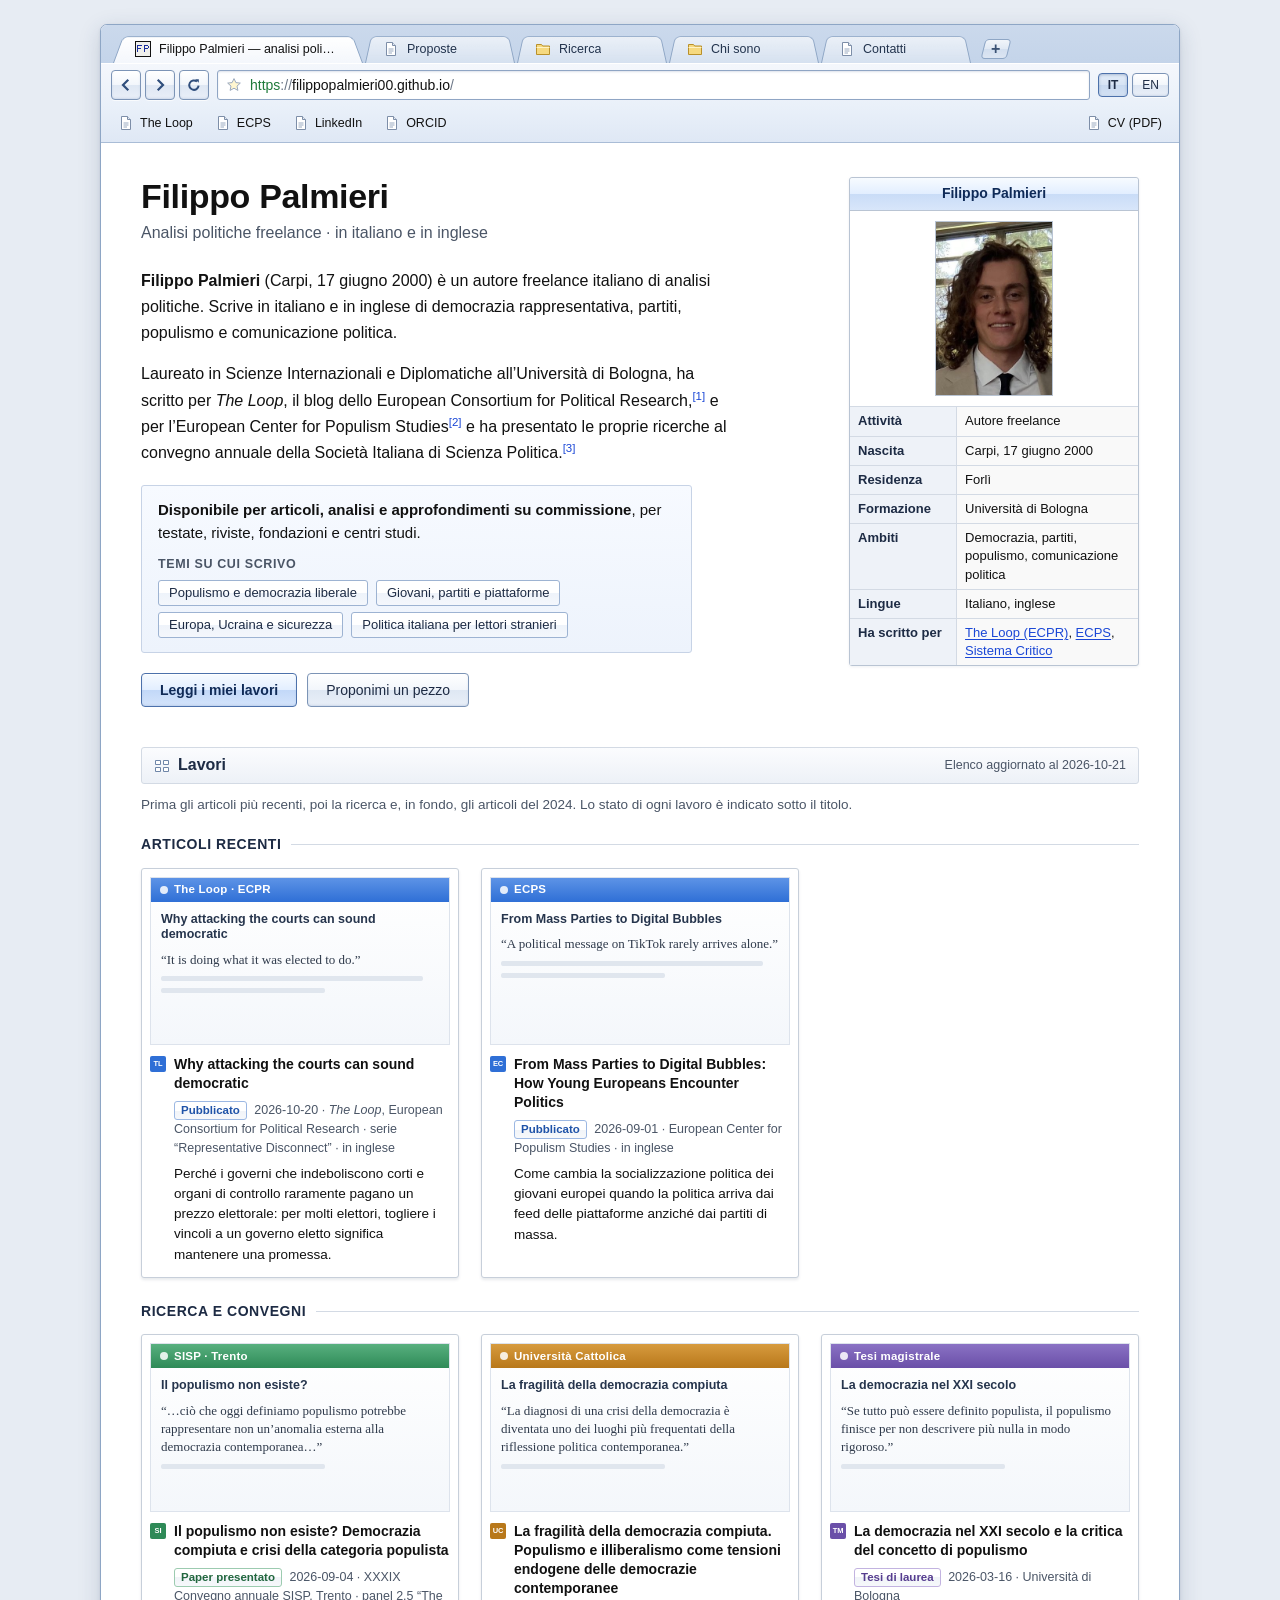
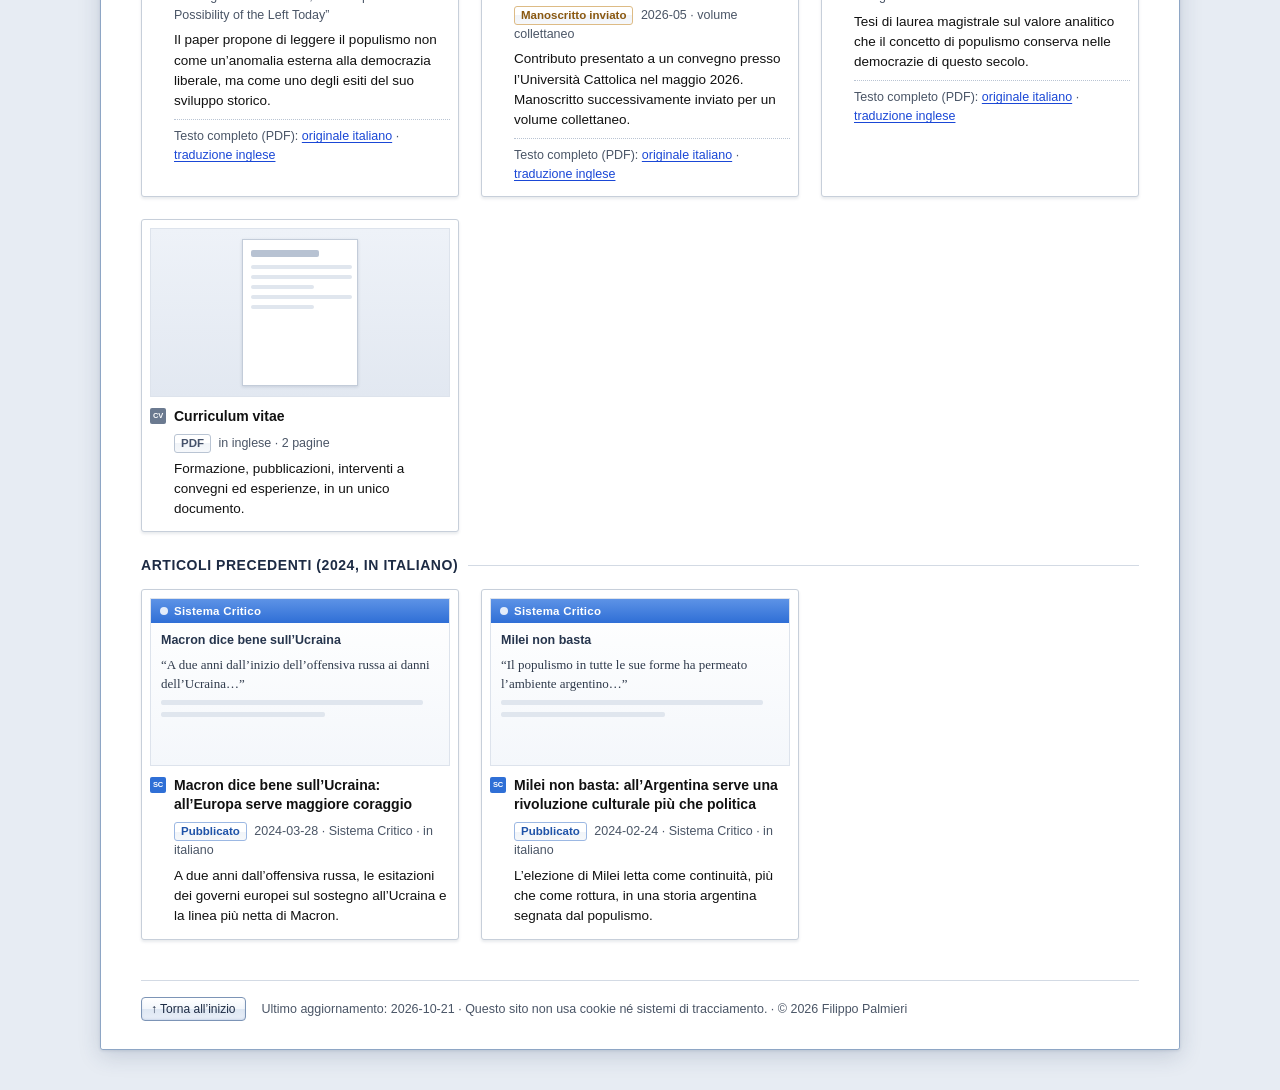
==== commit 977068ad: "Add files via upload" ====
--- a/index.html
+++ b/index.html
@@ -117,8 +117,8 @@
     -->
     <nav class="bookmarks" aria-label="Preferiti" data-aria-it="Preferiti" data-aria-en="Bookmarks">
       <ul class="bm-links">
+        <li><a href="https://theloop.ecpr.eu/why-attacking-the-courts-can-sound-democratic/" hreflang="en"><svg class="ico" viewBox="0 0 16 16" width="16" height="16" aria-hidden="true"><use href="#ico-page"/></svg>The Loop</a></li>
         <li><a href="https://www.populismstudies.org/from-mass-parties-to-digital-bubbles-how-young-europeans-encounter-politics/" hreflang="en"><svg class="ico" viewBox="0 0 16 16" width="16" height="16" aria-hidden="true"><use href="#ico-page"/></svg>ECPS</a></li>
-        <li><a href="https://www.sistemacritico.it/author/f-palmieri/" hreflang="it"><svg class="ico" viewBox="0 0 16 16" width="16" height="16" aria-hidden="true"><use href="#ico-page"/></svg>Sistema Critico</a></li>
         <li><a href="https://www.linkedin.com/in/filippo-palmieri-10010832b/"><svg class="ico" viewBox="0 0 16 16" width="16" height="16" aria-hidden="true"><use href="#ico-page"/></svg>LinkedIn</a></li>
         <li><a href="https://orcid.org/0009-0000-1332-5478"><svg class="ico" viewBox="0 0 16 16" width="16" height="16" aria-hidden="true"><use href="#ico-page"/></svg>ORCID</a></li>
         <li class="bm-right"><a href="Filippo_Palmieri_CV.pdf" type="application/pdf"><svg class="ico" viewBox="0 0 16 16" width="16" height="16" aria-hidden="true"><use href="#ico-page"/></svg>CV (PDF)</a></li>
@@ -150,8 +150,8 @@
         <p class="lead" data-l="it"><b>Filippo Palmieri</b> (Carpi, 17 giugno 2000) è un autore freelance italiano di analisi politiche. Scrive in italiano e in inglese di democrazia rappresentativa, partiti, populismo e comunicazione politica.</p>
         <p class="lead" data-l="en"><b>Filippo Palmieri</b> (born 17 June 2000 in Carpi) is an Italian freelance writer on politics. He writes in English and Italian on representative democracy, political parties, populism and political communication.</p>
 
-        <p class="lead" data-l="it">Laureato in Scienze Internazionali e Diplomatiche all’Università di Bologna, ha scritto per l’European Center for Populism Studies<sup class="ref"><a href="#w-ecps">[1]</a></sup> e per Sistema Critico<sup class="ref"><a href="#w-sc">[2]</a></sup> e ha presentato le proprie ricerche al convegno annuale della Società Italiana di Scienza Politica.<sup class="ref"><a href="#r-sisp">[3]</a></sup></p>
-        <p class="lead" data-l="en">A graduate in International Relations and Diplomatic Affairs from the University of Bologna, he has written for the European Center for Populism Studies<sup class="ref"><a href="#w-ecps">[1]</a></sup> and Sistema Critico,<sup class="ref"><a href="#w-sc">[2]</a></sup> and has presented his research at the annual conference of the Italian Political Science Association.<sup class="ref"><a href="#r-sisp">[3]</a></sup></p>
+        <p class="lead" data-l="it">Laureato in Scienze Internazionali e Diplomatiche all’Università di Bologna, ha scritto per <i lang="en">The Loop</i>, il blog dello European Consortium for Political Research,<sup class="ref"><a href="#w-loop">[1]</a></sup> e per l’European Center for Populism Studies<sup class="ref"><a href="#w-ecps">[2]</a></sup> e ha presentato le proprie ricerche al convegno annuale della Società Italiana di Scienza Politica.<sup class="ref"><a href="#r-sisp">[3]</a></sup></p>
+        <p class="lead" data-l="en">A graduate in International Relations and Diplomatic Affairs from the University of Bologna, he has written for <i>The Loop</i>, the blog of the European Consortium for Political Research,<sup class="ref"><a href="#w-loop">[1]</a></sup> and for the European Center for Populism Studies,<sup class="ref"><a href="#w-ecps">[2]</a></sup> and has presented his research at the annual conference of the Italian Political Science Association.<sup class="ref"><a href="#r-sisp">[3]</a></sup></p>
 
         <!-- DISPONIBILITÀ: la cosa che un redattore deve capire subito -->
         <div class="avail">
@@ -184,7 +184,7 @@
           <tr><th scope="row"><span data-l="it">Formazione</span><span data-l="en">Alma mater</span></th><td><span data-l="it">Università di Bologna</span><span data-l="en">University of Bologna</span></td></tr>
           <tr><th scope="row"><span data-l="it">Ambiti</span><span data-l="en">Fields</span></th><td><span data-l="it">Democrazia, partiti, populismo, comunicazione politica</span><span data-l="en">Democracy, parties, populism, political communication</span></td></tr>
           <tr><th scope="row"><span data-l="it">Lingue</span><span data-l="en">Languages</span></th><td><span data-l="it">Italiano, inglese</span><span data-l="en">Italian, English</span></td></tr>
-          <tr><th scope="row"><span data-l="it">Ha scritto per</span><span data-l="en">Written for</span></th><td><a href="#w-ecps">ECPS</a>, <a href="#w-sc">Sistema Critico</a></td></tr>
+          <tr><th scope="row"><span data-l="it">Ha scritto per</span><span data-l="en">Written for</span></th><td><a href="#w-loop">The Loop (ECPR)</a>, <a href="#w-ecps">ECPS</a>, <a href="#w-sc">Sistema Critico</a></td></tr>
         </table>
       </aside>
     </section>
@@ -194,9 +194,9 @@
       <div class="ntp-head ntp-bar">
         <h2 id="h-works"><svg class="ico" viewBox="0 0 16 16" width="16" height="16" aria-hidden="true"><use href="#ico-grid"/></svg><span data-l="it">Lavori</span><span data-l="en">Work</span></h2>
         <!-- Quando aggiungi o cambi un lavoro, aggiorna questa data e quella in fondo alla pagina -->
-        <p class="ntp-date"><span data-l="it">Elenco aggiornato al</span><span data-l="en">List updated</span> <time datetime="2026-10-13">2026-10-13</time></p>
-      </div>
-      <p class="note"><span data-l="it">Prima gli articoli pubblicati, poi la ricerca. Lo stato di ogni lavoro è indicato sotto il titolo.</span><span data-l="en">Published articles first, then research. The status of each item is shown under its title.</span></p>
+        <p class="ntp-date"><span data-l="it">Elenco aggiornato al</span><span data-l="en">List updated</span> <time datetime="2026-10-21">2026-10-21</time></p>
+      </div>
+      <p class="note"><span data-l="it">Prima gli articoli più recenti, poi la ricerca e, in fondo, gli articoli del 2024. Lo stato di ogni lavoro è indicato sotto il titolo.</span><span data-l="en">Recent articles first, then research and, at the end, earlier articles from 2024. The status of each item is shown under its title.</span></p>
 
       <!--
         Due griglie: prima gli ARTICOLI pubblicati, poi RICERCA E CONVEGNI (paper, manoscritti, tesi) e il CV.
@@ -205,8 +205,18 @@
         Se un lavoro non ha un link, usa <div class="tile-link"> al posto di <a class="tile-link" href="...">
         e aggiungi la classe tile-static al <li>.
       -->
-      <h3 class="works-sub" id="h-articles"><span data-l="it">Articoli</span><span data-l="en">Articles</span></h3>
+      <h3 class="works-sub" id="h-articles"><span data-l="it">Articoli recenti</span><span data-l="en">Recent articles</span></h3>
       <ul class="tiles" aria-labelledby="h-articles">
+
+        <li class="tile" id="w-loop">
+          <a class="tile-link" href="https://theloop.ecpr.eu/why-attacking-the-courts-can-sound-democratic/" hreflang="en">
+            <span class="thumb thumb-pub" aria-hidden="true"><span class="th-bar"><span class="th-dot"></span>The Loop · ECPR</span><span class="th-t">Why attacking the courts can sound democratic</span><span class="th-x" lang="en">“It is doing what it was elected to do.”</span><span class="th-l"></span><span class="th-l th-s"></span></span>
+            <span class="tile-title"><span class="fav fav-pub" aria-hidden="true">TL</span><span lang="en">Why attacking the courts can sound democratic</span></span>
+          </a>
+          <p class="tile-meta"><span class="chip chip-pub"><span data-l="it">Pubblicato</span><span data-l="en">Published</span></span> <time datetime="2026-10-20">2026-10-20</time> · <i lang="en">The Loop</i>, European Consortium for Political Research · <span data-l="it">serie “<span lang="en">Representative Disconnect</span>” · in inglese</span><span data-l="en">‘Representative Disconnect’ series · in English</span></p>
+          <p class="tile-desc" data-l="it">Perché i governi che indeboliscono corti e organi di controllo raramente pagano un prezzo elettorale: per molti elettori, togliere i vincoli a un governo eletto significa mantenere una promessa.</p>
+          <p class="tile-desc" data-l="en">Why governments that weaken courts and watchdogs rarely pay an electoral price: for many voters, freeing an elected government from its constraints counts as a mandate fulfilled.</p>
+        </li>
 
         <li class="tile" id="w-ecps">
           <a class="tile-link" href="https://www.populismstudies.org/from-mass-parties-to-digital-bubbles-how-young-europeans-encounter-politics/" hreflang="en">
@@ -216,26 +226,6 @@
           <p class="tile-meta"><span class="chip chip-pub"><span data-l="it">Pubblicato</span><span data-l="en">Published</span></span> <time datetime="2026-09-01">2026-09-01</time> · European Center for Populism Studies · <span data-l="it">in inglese</span><span data-l="en">in English</span></p>
           <p class="tile-desc" data-l="it">Come cambia la socializzazione politica dei giovani europei quando la politica arriva dai feed delle piattaforme anziché dai partiti di massa.</p>
           <p class="tile-desc" data-l="en">How young Europeans’ political socialisation changes when politics arrives through platform feeds rather than mass parties.</p>
-        </li>
-
-        <li class="tile" id="w-sc">
-          <a class="tile-link" href="https://www.sistemacritico.it/macron-dice-bene-sullucraina-alleuropa-serve-maggiore-coraggio/" hreflang="it">
-            <span class="thumb thumb-pub" aria-hidden="true"><span class="th-bar"><span class="th-dot"></span>Sistema Critico</span><span class="th-t">Macron dice bene sull’Ucraina</span><span class="th-x" lang="it">“A due anni dall’inizio dell’offensiva russa ai danni dell’Ucraina…”</span><span class="th-l"></span><span class="th-l th-s"></span></span>
-            <span class="tile-title"><span class="fav fav-pub" aria-hidden="true">SC</span><span lang="it">Macron dice bene sull’Ucraina: all’Europa serve maggiore coraggio</span></span>
-          </a>
-          <p class="tile-meta"><span class="chip chip-pub"><span data-l="it">Pubblicato</span><span data-l="en">Published</span></span> <time datetime="2024-03-28">2024-03-28</time> · Sistema Critico · <span data-l="it">in italiano</span><span data-l="en">in Italian</span></p>
-          <p class="tile-desc" data-l="it">A due anni dall’offensiva russa, le esitazioni dei governi europei sul sostegno all’Ucraina e la linea più netta di Macron.</p>
-          <p class="tile-desc" data-l="en">Two years into Russia’s offensive: European governments’ hesitation over Ukraine and Macron’s firmer line.</p>
-        </li>
-
-        <li class="tile" id="w-sc2">
-          <a class="tile-link" href="https://www.sistemacritico.it/milei-non-basta-allargentina-serve-una-rivoluzione-culturale/" hreflang="it">
-            <span class="thumb thumb-pub" aria-hidden="true"><span class="th-bar"><span class="th-dot"></span>Sistema Critico</span><span class="th-t">Milei non basta</span><span class="th-x" lang="it">“Il populismo in tutte le sue forme ha permeato l’ambiente argentino…”</span><span class="th-l"></span><span class="th-l th-s"></span></span>
-            <span class="tile-title"><span class="fav fav-pub" aria-hidden="true">SC</span><span lang="it">Milei non basta: all’Argentina serve una rivoluzione culturale più che politica</span></span>
-          </a>
-          <p class="tile-meta"><span class="chip chip-pub"><span data-l="it">Pubblicato</span><span data-l="en">Published</span></span> <time datetime="2024-02-24">2024-02-24</time> · Sistema Critico · <span data-l="it">in italiano</span><span data-l="en">in Italian</span></p>
-          <p class="tile-desc" data-l="it">L’elezione di Milei letta come continuità, più che come rottura, in una storia argentina segnata dal populismo.</p>
-          <p class="tile-desc" data-l="en">Milei’s election read as continuity rather than a break in an Argentine history shaped by populism.</p>
         </li>
 
       </ul>
@@ -287,6 +277,31 @@
         </li>
 
       </ul>
+
+      <!-- Articoli precedenti: in fondo alla griglia, per lasciare in evidenza quelli recenti -->
+      <h3 class="works-sub" id="h-earlier"><span data-l="it">Articoli precedenti (2024, in italiano)</span><span data-l="en">Earlier articles (2024, in Italian)</span></h3>
+      <ul class="tiles" aria-labelledby="h-earlier">
+        <li class="tile" id="w-sc">
+          <a class="tile-link" href="https://www.sistemacritico.it/macron-dice-bene-sullucraina-alleuropa-serve-maggiore-coraggio/" hreflang="it">
+            <span class="thumb thumb-pub" aria-hidden="true"><span class="th-bar"><span class="th-dot"></span>Sistema Critico</span><span class="th-t">Macron dice bene sull’Ucraina</span><span class="th-x" lang="it">“A due anni dall’inizio dell’offensiva russa ai danni dell’Ucraina…”</span><span class="th-l"></span><span class="th-l th-s"></span></span>
+            <span class="tile-title"><span class="fav fav-pub" aria-hidden="true">SC</span><span lang="it">Macron dice bene sull’Ucraina: all’Europa serve maggiore coraggio</span></span>
+          </a>
+          <p class="tile-meta"><span class="chip chip-pub"><span data-l="it">Pubblicato</span><span data-l="en">Published</span></span> <time datetime="2024-03-28">2024-03-28</time> · Sistema Critico · <span data-l="it">in italiano</span><span data-l="en">in Italian</span></p>
+          <p class="tile-desc" data-l="it">A due anni dall’offensiva russa, le esitazioni dei governi europei sul sostegno all’Ucraina e la linea più netta di Macron.</p>
+          <p class="tile-desc" data-l="en">Two years into Russia’s offensive: European governments’ hesitation over Ukraine and Macron’s firmer line.</p>
+        </li>
+
+        <li class="tile" id="w-sc2">
+          <a class="tile-link" href="https://www.sistemacritico.it/milei-non-basta-allargentina-serve-una-rivoluzione-culturale/" hreflang="it">
+            <span class="thumb thumb-pub" aria-hidden="true"><span class="th-bar"><span class="th-dot"></span>Sistema Critico</span><span class="th-t">Milei non basta</span><span class="th-x" lang="it">“Il populismo in tutte le sue forme ha permeato l’ambiente argentino…”</span><span class="th-l"></span><span class="th-l th-s"></span></span>
+            <span class="tile-title"><span class="fav fav-pub" aria-hidden="true">SC</span><span lang="it">Milei non basta: all’Argentina serve una rivoluzione culturale più che politica</span></span>
+          </a>
+          <p class="tile-meta"><span class="chip chip-pub"><span data-l="it">Pubblicato</span><span data-l="en">Published</span></span> <time datetime="2024-02-24">2024-02-24</time> · Sistema Critico · <span data-l="it">in italiano</span><span data-l="en">in Italian</span></p>
+          <p class="tile-desc" data-l="it">L’elezione di Milei letta come continuità, più che come rottura, in una storia argentina segnata dal populismo.</p>
+          <p class="tile-desc" data-l="en">Milei’s election read as continuity rather than a break in an Argentine history shaped by populism.</p>
+        </li>
+
+      </ul>
     </section>
 
     </div>
@@ -305,7 +320,7 @@
           <h3 class="topic-title"><svg class="ico" viewBox="0 0 16 16" width="16" height="16" aria-hidden="true"><use href="#ico-folder"/></svg><span data-l="it">Populismo e democrazia liberale</span><span data-l="en">Populism and liberal democracy</span></h3>
           <p data-l="it">Perché l’etichetta di populismo spiega meno di quanto sembra, e che cosa dice invece sul modo in cui funzionano le democrazie liberali.</p>
           <p data-l="en">Why the populist label explains less than it seems to, and what it reveals about how liberal democracies actually work.</p>
-          <p class="topic-base"><span data-l="it">Si basa su:</span><span data-l="en">Builds on:</span> <a href="#r-sisp"><span data-l="it">paper SISP</span><span data-l="en">SISP paper</span></a>, <a href="#r-catt"><span data-l="it">contributo Cattolica</span><span data-l="en">Cattolica paper</span></a>, <a href="#w-sc2"><span data-l="it">articolo su Milei</span><span data-l="en">article on Milei</span></a>, <a href="#r-tesi"><span data-l="it">tesi magistrale</span><span data-l="en">master’s thesis</span></a></p>
+          <p class="topic-base"><span data-l="it">Si basa su:</span><span data-l="en">Builds on:</span> <a href="#w-loop"><span data-l="it">articolo per <i lang="en">The Loop</i></span><span data-l="en"><i>The Loop</i> article</span></a>, <a href="#r-sisp"><span data-l="it">paper SISP</span><span data-l="en">SISP paper</span></a>, <a href="#r-catt"><span data-l="it">contributo Cattolica</span><span data-l="en">Cattolica paper</span></a>, <a href="#w-sc2"><span data-l="it">articolo su Milei</span><span data-l="en">article on Milei</span></a>, <a href="#r-tesi"><span data-l="it">tesi magistrale</span><span data-l="en">master’s thesis</span></a></p>
         </li>
         <li class="topic">
           <h3 class="topic-title"><svg class="ico" viewBox="0 0 16 16" width="16" height="16" aria-hidden="true"><use href="#ico-folder"/></svg><span data-l="it">Giovani, partiti e piattaforme</span><span data-l="en">Young people, parties and platforms</span></h3>
@@ -441,7 +456,7 @@
 
     <footer class="site-footer">
       <a class="gel gel-small" href="#top"><span data-l="it">↑ Torna all’inizio</span><span data-l="en">↑ Back to top</span></a>
-      <p><span data-l="it">Ultimo aggiornamento:</span><span data-l="en">Last updated:</span> <time datetime="2026-10-13">2026-10-13</time> · <span data-l="it">Questo sito non usa cookie né sistemi di tracciamento.</span><span data-l="en">This site uses no cookies and no tracking.</span> · © 2026 Filippo Palmieri</p>
+      <p><span data-l="it">Ultimo aggiornamento:</span><span data-l="en">Last updated:</span> <time datetime="2026-10-21">2026-10-21</time> · <span data-l="it">Questo sito non usa cookie né sistemi di tracciamento.</span><span data-l="en">This site uses no cookies and no tracking.</span> · © 2026 Filippo Palmieri</p>
     </footer>
 
   </main>
